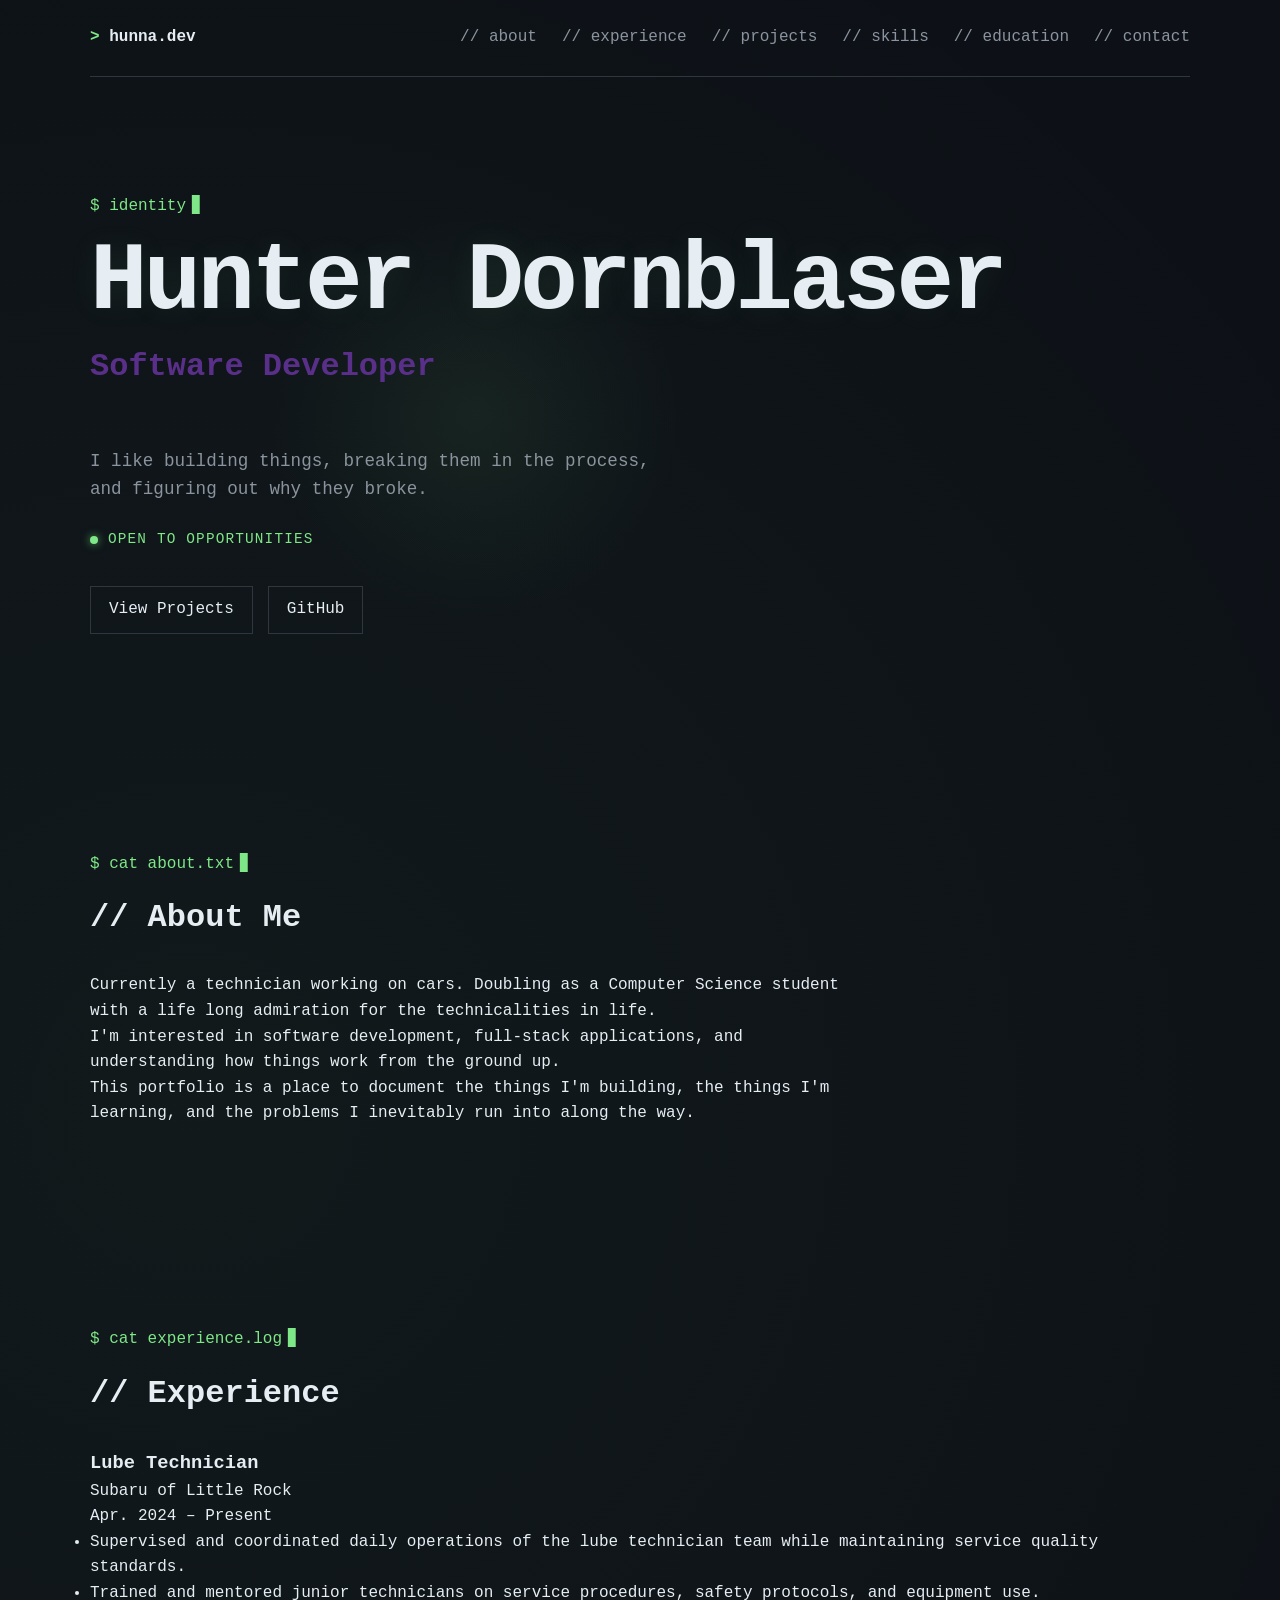
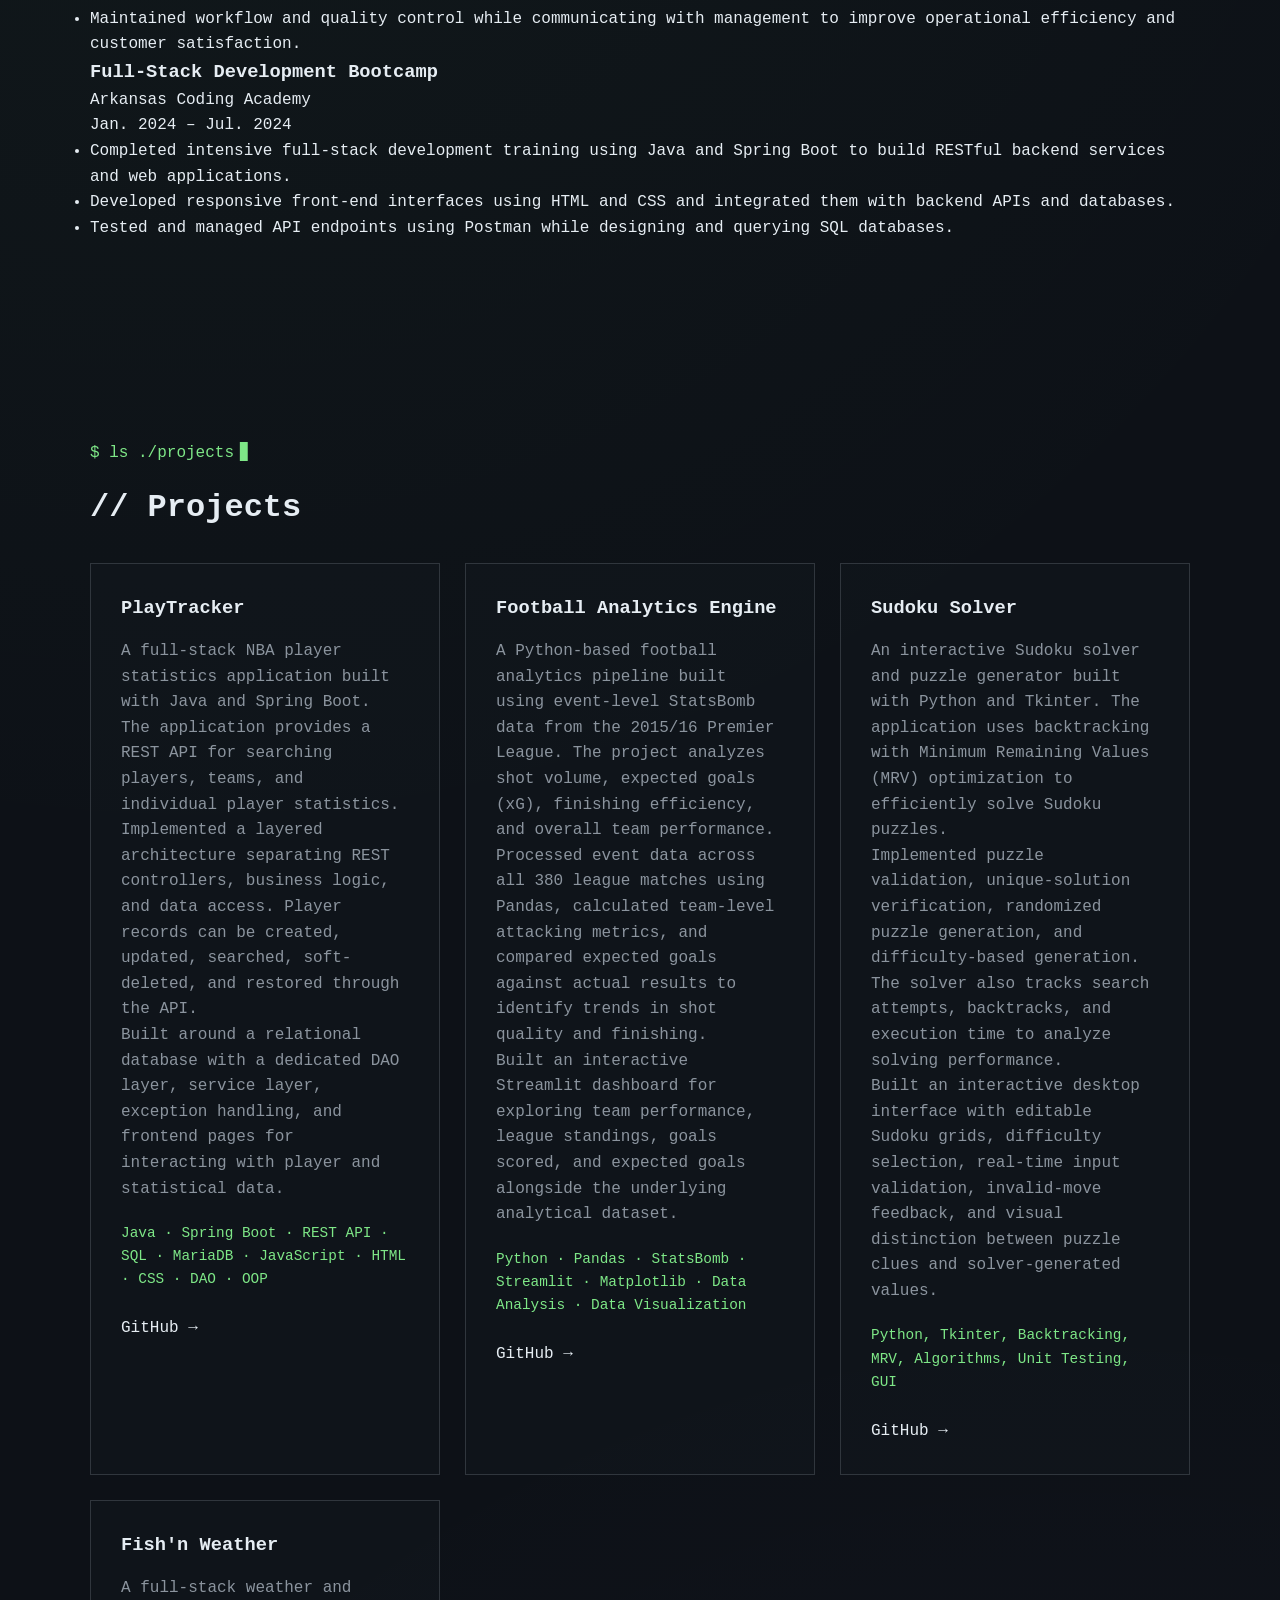
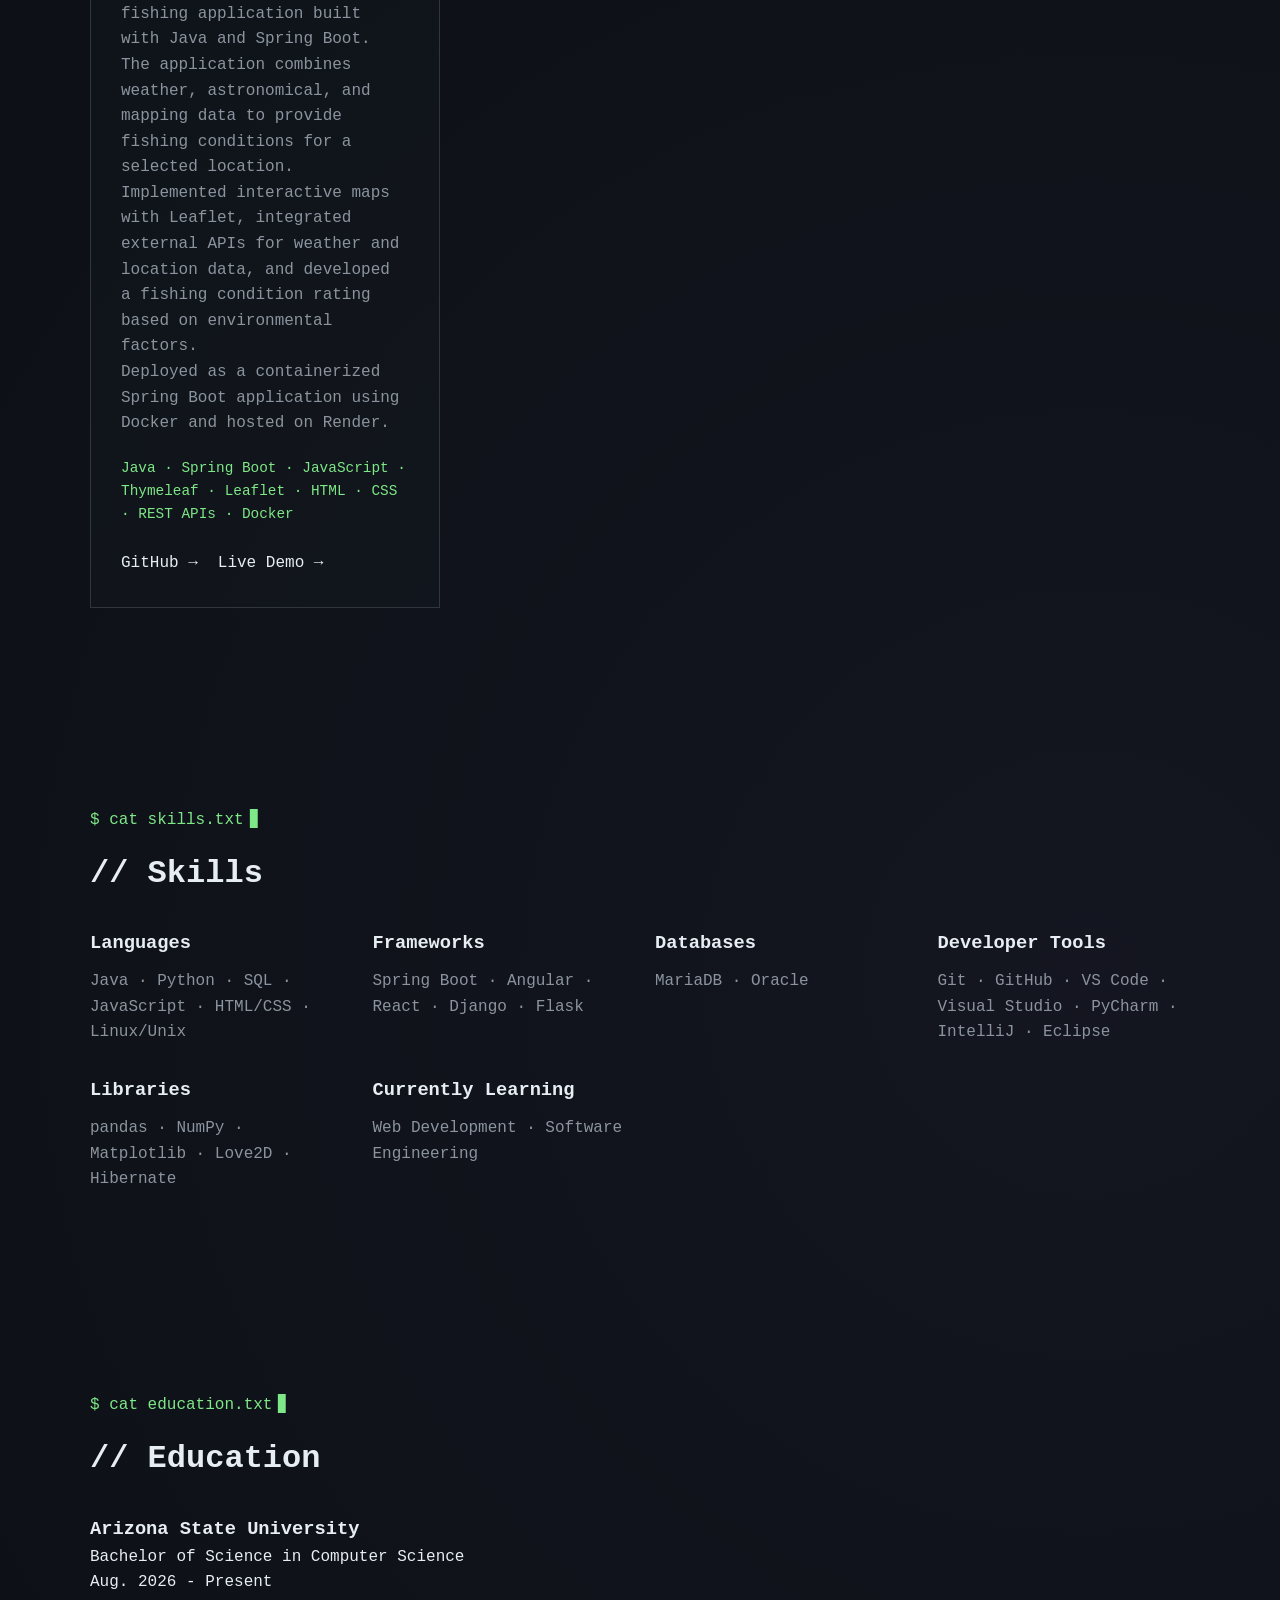
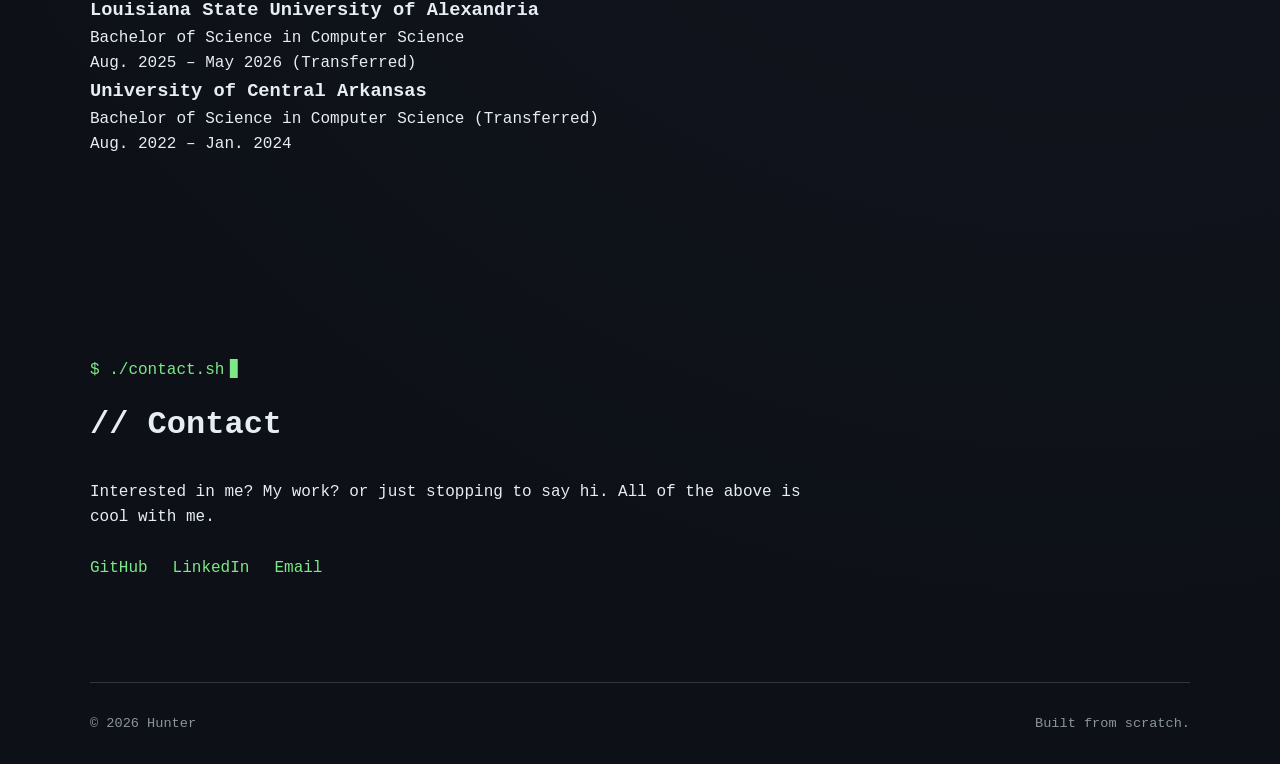
==== index.html @ 3e5c9cf9 "Replace Blackjack project with Sudoku Solver" ====
<!DOCTYPE html>
<html lang="en">
<head>
    <meta charset="UTF-8">

    <meta name="viewport" content="width=device-width, initial-scale=1.0">

    <title>Hunna.dev - Software Developer</title>

    <link rel="stylesheet" href="style.css">

    <link rel="icon" type="image/png" href="favicon.png">
</head>

<body>

    <header>
        <nav>
            <a href="/" class="logo">hunna.dev</a>

            <div class="nav-links">
                <a href="#about">// about</a>
                <a href="#experience">// experience</a>
                <a href="#projects">// projects</a>
                <a href="#skills">// skills</a>
                <a href="#education">// education</a>
                <a href="#contact">// contact</a>
            </div>
        </nav>
    </header>


    <main>

        <!-- HERO -->
        <section id="hero">

            <p class="terminal-line">$ identity</p>

            <h1>Hunter Dornblaser</h1>

            <h2>Software Developer</h2>

            <p class="intro">
                I like building things, breaking them in the process, and figuring out why they broke.
            </p>
            
            <p class="availability">
                <span class="status-dot"></span>
                Open to opportunities
            </p>
            
            <div class="hero-buttons">

                <a href="#projects">
                    View Projects
                </a>

                <a href="https://github.com/DustyLawnChair"
                   target="_blank"
                   rel="noopener noreferrer">
                    GitHub
                </a>

            </div>

        </section>


        <!-- ABOUT -->
        <section id="about">

            <p class="terminal-line">$ cat about.txt</p>

            <h2>// About Me</h2>

            <p>
                Currently a technician working on cars. Doubling as a
                Computer Science student with a life long admiration
                for the technicalities in life.
            </p>

            <p>
                I'm interested in software development, full-stack
                applications, and understanding how things work from
                the ground up.
            </p>

            <p>
                This portfolio is a place to document the things I'm
                building, the things I'm learning, and the problems
                I inevitably run into along the way.
            </p>

        </section>


        <!-- EXPERIENCE -->
        <section id="experience">

            <p class="terminal-line">$ cat experience.log</p>

            <h2>// Experience</h2>


            <article class="experience-item">

                <div class="experience-header">

                    <div>
                        <h3>Lube Technician</h3>

                        <p class="company">
                            Subaru of Little Rock
                        </p>
                    </div>

                    <span>
                        Apr. 2024 – Present
                    </span>

                </div>

                <ul>

                    <li>
                        Supervised and coordinated daily operations of
                        the lube technician team while maintaining
                        service quality standards.
                    </li>

                    <li>
                        Trained and mentored junior technicians on
                        service procedures, safety protocols, and
                        equipment use.
                    </li>

                    <li>
                        Maintained workflow and quality control while
                        communicating with management to improve
                        operational efficiency and customer satisfaction.
                    </li>

                </ul>

            </article>


            <article class="experience-item">

                <div class="experience-header">

                    <div>
                        <h3>Full-Stack Development Bootcamp</h3>

                        <p class="company">
                            Arkansas Coding Academy
                        </p>
                    </div>

                    <span>
                        Jan. 2024 – Jul. 2024
                    </span>

                </div>

                <ul>

                    <li>
                        Completed intensive full-stack development
                        training using Java and Spring Boot to build
                        RESTful backend services and web applications.
                    </li>

                    <li>
                        Developed responsive front-end interfaces using
                        HTML and CSS and integrated them with backend
                        APIs and databases.
                    </li>

                    <li>
                        Tested and managed API endpoints using Postman
                        while designing and querying SQL databases.
                    </li>

                </ul>

            </article>

        </section>


        <!-- PROJECTS -->
        <section id="projects">

            <p class="terminal-line">$ ls ./projects</p>

            <h2>// Projects</h2>


            <div class="projects-container">


                <!-- PLAYTRACKER -->
                <article class="project-card">
                
                    <h3>PlayTracker</h3>
                
                    <p>
                        A full-stack NBA player statistics application built with
                        Java and Spring Boot. The application provides a REST API
                        for searching players, teams, and individual player statistics.
                    </p>
                
                    <p>
                        Implemented a layered architecture separating REST controllers,
                        business logic, and data access. Player records can be created,
                        updated, searched, soft-deleted, and restored through the API.
                    </p>
                
                    <p>
                        Built around a relational database with a dedicated DAO layer,
                        service layer, exception handling, and frontend pages for
                        interacting with player and statistical data.
                    </p>
                
                    <p class="technologies">
                        Java · Spring Boot · REST API · SQL · MariaDB ·
                        JavaScript · HTML · CSS · DAO · OOP
                    </p>
                
                    <div class="project-links">
                
                        <a href="https://github.com/DustyLawnChair/HunnasProjects"
                           target="_blank"
                           rel="noopener noreferrer">
                            GitHub →
                        </a>
                
                    </div>
                
                </article>

                <!-- FOOTBALL ANALYTICS ENGINE -->
                <article class="project-card">

                    <h3>Football Analytics Engine</h3>

                    <p>
                        A Python-based football analytics pipeline built using
                        event-level StatsBomb data from the 2015/16 Premier League.
                        The project analyzes shot volume, expected goals (xG),
                        finishing efficiency, and overall team performance.
                    </p>

                    <p>
                        Processed event data across all 380 league matches using
                        Pandas, calculated team-level attacking metrics, and
                        compared expected goals against actual results to identify
                        trends in shot quality and finishing.
                    </p>

                    <p>
                        Built an interactive Streamlit dashboard for exploring team
                        performance, league standings, goals scored, and expected
                        goals alongside the underlying analytical dataset.
                    </p>

                    <p class="technologies">
                        Python · Pandas · StatsBomb · Streamlit · Matplotlib ·
                        Data Analysis · Data Visualization
                    </p>

                    <div class="project-links">

                        <a href="https://github.com/DustyLawnChair/football-analytics-engine"
                        target="_blank"
                        rel="noopener noreferrer">
                            GitHub →
                        </a>

                    </div>

                </article>


                <!-- SUDOKU SOLVER -->
<article class="project-card">

    <h3>Sudoku Solver</h3>

    <p>
        An interactive Sudoku solver and puzzle generator built with
        Python and Tkinter. The application uses backtracking with
        Minimum Remaining Values (MRV) optimization to efficiently
        solve Sudoku puzzles.
    </p>

    <p>
        Implemented puzzle validation, unique-solution verification,
        randomized puzzle generation, and difficulty-based generation.
        The solver also tracks search attempts, backtracks, and execution
        time to analyze solving performance.
    </p>

    <p>
        Built an interactive desktop interface with editable Sudoku grids,
        difficulty selection, real-time input validation, invalid-move
        feedback, and visual distinction between puzzle clues and
        solver-generated values.
    </p>

    <p class="technologies">
        Python, Tkinter, Backtracking, MRV, Algorithms,
        Unit Testing, GUI
    </p>

    <div class="project-links">

        <a href="https://github.com/DustyLawnChair/sudoku-solver"
           target="_blank"
           rel="noopener noreferrer">
            GitHub →
        </a>

    </div>

</article>


                <!-- FISH'N WEATHER -->
<article class="project-card">

    <h3>Fish'n Weather</h3>

    <p>
        A full-stack weather and fishing application built with
        Java and Spring Boot. The application combines weather,
        astronomical, and mapping data to provide fishing
        conditions for a selected location.
    </p>

    <p>
        Implemented interactive maps with Leaflet, integrated
        external APIs for weather and location data, and
        developed a fishing condition rating based on environmental
        factors.
    </p>

    <p>
        Deployed as a containerized Spring Boot application using
        Docker and hosted on Render.
    </p>

    <p class="technologies">
        Java · Spring Boot · JavaScript · Thymeleaf ·
        Leaflet · HTML · CSS · REST APIs · Docker
    </p>

    <div class="project-links">

        <a href="https://github.com/DustyLawnChair/Fishing-Weather-App"
           target="_blank"
           rel="noopener noreferrer">
            GitHub →
        </a>

        <a href="https://fishing-weather-app.onrender.com"
           target="_blank"
           rel="noopener noreferrer">
            Live Demo →
        </a>

    </div>

</article>

            </div>

        </section>


        <!-- SKILLS -->
        <section id="skills">

            <p class="terminal-line">$ cat skills.txt</p>

            <h2>// Skills</h2>


            <div class="skills-container">

                <div>
                    <h3>Languages</h3>

                    <p>
                        Java · Python · SQL · JavaScript ·
                        HTML/CSS · Linux/Unix
                    </p>
                </div>


                <div>
                    <h3>Frameworks</h3>

                    <p>
                        Spring Boot · Angular · React ·
                        Django · Flask
                    </p>
                </div>


                <div>
                    <h3>Databases</h3>

                    <p>
                        MariaDB · Oracle
                    </p>
                </div>


                <div>
                    <h3>Developer Tools</h3>

                    <p>
                        Git · GitHub · VS Code · Visual Studio ·
                        PyCharm · IntelliJ · Eclipse
                    </p>
                </div>


                <div>
                    <h3>Libraries</h3>

                    <p>
                        pandas · NumPy · Matplotlib · Love2D · Hibernate
                    </p>
                </div>


                <div>
                    <h3>Currently Learning</h3>

                    <p>
                        Web Development · Software Engineering
                    </p>
                </div>

            </div>

        </section>


        <!-- EDUCATION -->
        <section id="education">
            
            <p class="terminal-line">$ cat education.txt</p>

            <h2>// Education</h2>

            <article class="education-item">

                <h3>
                    Arizona State University
                </h3>

                <p>
                    Bachelor of Science in Computer Science
                </p>

                <span>
                    Aug. 2026 - Present
                </span>

            </article>


            <article class="education-item">

                <h3>
                    Louisiana State University of Alexandria
                </h3>

                <p>
                    Bachelor of Science in Computer Science
                </p>

                <span>
                    Aug. 2025 – May 2026
                    (Transferred)
                </span>

            </article>


            <article class="education-item">

                <h3>
                    University of Central Arkansas
                </h3>

                <p>
                    Bachelor of Science in Computer Science
                    (Transferred)
                </p>

                <span>
                    Aug. 2022 – Jan. 2024
                </span>

            </article>

        </section>


        <!-- CONTACT -->
        <section id="contact">

            <p class="terminal-line">$ ./contact.sh</p>

            <h2>// Contact</h2>

            <p>
                Interested in me? My work? or just stopping to say hi.
                All of the above is cool with me.
            </p>

            <div class="contact-links">

                <a href="https://github.com/DustyLawnChair"
                   target="_blank"
                   rel="noopener noreferrer">
                    GitHub
                </a>

                <a href="https://linkedin.com/in/hunter-dornblaser"
                   target="_blank"
                   rel="noopener noreferrer">
                    LinkedIn
                </a>

                <a href="mailto:hgdornblaser@gmail.com">
                    Email
                </a>

            </div>

        </section>

    </main>


    <footer>

        <p>© 2026 Hunter</p>

        <p>Built from scratch.</p>

    </footer>

</body>
</html>
---- style.css ----
/* ========================================
   BASE
   ======================================== */

* {
    margin: 0;
    padding: 0;
    box-sizing: border-box;
}

:root {
    --bg: #0d1117;
    --bg-secondary: #161b22;

    --text: #e6edf3;
    --text-muted: #8b949e;

    --border: #30363d;

    --green: #7ee787;
    --purple: #5a2f8a;
    --blue: #58a6ff;
}

html {
    scroll-behavior: smooth;
}

body {
    background:
        radial-gradient(
            circle at 15% 20%,
            rgba(126, 231, 135, 0.04),
            transparent 30%
        ),
        radial-gradient(
            circle at 85% 75%,
            rgba(192, 132, 252, 0.04),
            transparent 30%
        ),
        var(--bg);

    color: var(--text);

    font-family:
        "Courier New",
        Courier,
        monospace;

    line-height: 1.6;
}

a {
    color: inherit;
    text-decoration: none;
}

a:hover {
    text-decoration: underline;
}


/* ========================================
   LAYOUT
   ======================================== */

header,
main,
footer {
    width: min(1100px, 90%);
    margin: 0 auto;
}

section {
    padding: 100px 0;
}


/* ========================================
   NAVIGATION
   ======================================== */

nav {
    display: flex;
    justify-content: space-between;
    align-items: center;

    padding: 25px 0;

    border-bottom: 1px solid var(--border);
}

.logo {
    font-weight: bold;
    color: var(--text);

    transition:
        color 0.2s ease,
        text-shadow 0.2s ease;
}

.logo::before {
    content: "> ";
    color: var(--green);
}

.logo:hover {
    color: var(--green);

    text-decoration: none;

    text-shadow:
        0 0 8px rgba(126, 231, 135, 0.35);
}

.nav-links {
    display: flex;
    gap: 25px;
}

.nav-links a {
    color: var(--text-muted);

    transition:
        color 0.2s ease,
        text-shadow 0.2s ease;
}

.nav-links a:hover {
    color: var(--blue);

    text-decoration: none;

    text-shadow:
        0 0 8px rgba(88, 166, 255, 0.35);
}


/* ========================================
   TERMINAL
   ======================================== */

.terminal-line {
    color: var(--green);
    margin-bottom: 15px;
}

.terminal-line::after {
    content: "▋";

    margin-left: 6px;

    animation: blink 1s steps(1) infinite;
}

@keyframes blink {
    50% {
        opacity: 0;
    }
}


/* ========================================
   HERO
   ======================================== */

#hero {
    min-height: 75vh;

    display: flex;
    flex-direction: column;
    justify-content: center;

    position: relative;
}

#hero::before {
    content: "";

    position: absolute;

    width: 450px;
    height: 450px;

    top: 50%;
    left: 35%;

    transform: translate(-50%, -50%);

    background:
        radial-gradient(
            circle,
            rgba(126, 231, 135, 0.07),
            transparent 65%
        );

    pointer-events: none;

    z-index: -1;
}

#hero h1 {
    font-size: clamp(3rem, 8vw, 6rem);
    line-height: 1;

    letter-spacing: -0.04em;

    text-shadow:
        0 0 30px rgba(126, 231, 135, 0.08);
}

#hero h2 {
    color: var(--purple);

    font-size: clamp(1.2rem, 3vw, 2rem);

    margin-top: 10px;
}

.intro {
    max-width: 600px;
    margin-top: 25px;

    color: #8b949e;
    font-size: 1.1rem;
}

.availability {
    display: flex;
    align-items: center;
    gap: 10px;

    margin-top: 25px;

    color: var(--green);

    font-size: 0.9rem;
    text-transform: uppercase;
    letter-spacing: 0.08em;
}

.status-dot {
    width: 8px;
    height: 8px;

    border-radius: 50%;

    background: var(--green);

    box-shadow:
        0 0 8px rgba(126, 231, 135, 0.7);

    animation: statusPulse 2s ease-in-out infinite;
}

@keyframes statusPulse {
    0%,
    100% {
        opacity: 1;
        transform: scale(1);
    }

    50% {
        opacity: 0.45;
        transform: scale(0.85);
    }
}

.hero-buttons {
    display: flex;
    gap: 15px;

    margin-top: 35px;
}

.hero-buttons a {
    border: 1px solid #30363d;
    padding: 10px 18px;

    transition: 0.2s ease;
}

.hero-buttons a:hover {
    border-color: #7ee787;
    color: #7ee787;

    text-decoration: none;
}


/* ========================================
   HEADINGS
   ======================================== */

section h2 {
    font-size: 2rem;
    margin-bottom: 30px;
}

section p {
    max-width: 750px;
}


/* ========================================
   PROJECTS
   ======================================== */

.projects-container {
    display: grid;

    grid-template-columns:
        repeat(auto-fit, minmax(300px, 1fr));

    gap: 25px;
}

.project-card {
    position: relative;

    border: 1px solid var(--border);

    background: rgba(22, 27, 34, 0.35);

    padding: 30px;

    transition:
        border-color 0.25s ease,
        transform 0.25s ease,
        box-shadow 0.25s ease;
}

.project-card:hover {
    border-color: var(--green);

    transform: translateY(-4px);

    box-shadow:
        0 8px 25px rgba(0, 0, 0, 0.25),
        0 0 20px rgba(126, 231, 135, 0.04);
}

.project-card h3 {
    margin-bottom: 15px;
}

.project-card p {
    color: #8b949e;
}

.technologies {
    margin-top: 20px;

    color: #7ee787 !important;

    font-size: 0.9rem;
}

.project-links {
    display: flex;
    gap: 20px;

    margin-top: 25px;
}


/* ========================================
   SKILLS
   ======================================== */

.skills-container {
    display: grid;

    grid-template-columns:
        repeat(auto-fit, minmax(250px, 1fr));

    gap: 30px;
}

.skills-container h3 {
    margin-bottom: 10px;
}

.skills-container p {
    color: #8b949e;
}


/* ========================================
   CONTACT
   ======================================== */

.contact-links {
    display: flex;
    gap: 25px;

    margin-top: 25px;

    color: #7ee787;
}


/* ========================================
   FOOTER
   ======================================== */

footer {
    border-top: 1px solid #30363d;

    padding: 30px 0;

    display: flex;
    justify-content: space-between;

    color: #8b949e;

    font-size: 0.85rem;
}


/* ========================================
   MOBILE
   ======================================== */

@media (max-width: 700px) {

    nav {
        flex-direction: column;
        gap: 20px;
    }

    .nav-links {
        flex-wrap: wrap;
        justify-content: center;
    }

    section {
        padding: 70px 0;
    }

    footer {
        flex-direction: column;
        gap: 10px;
    }

}
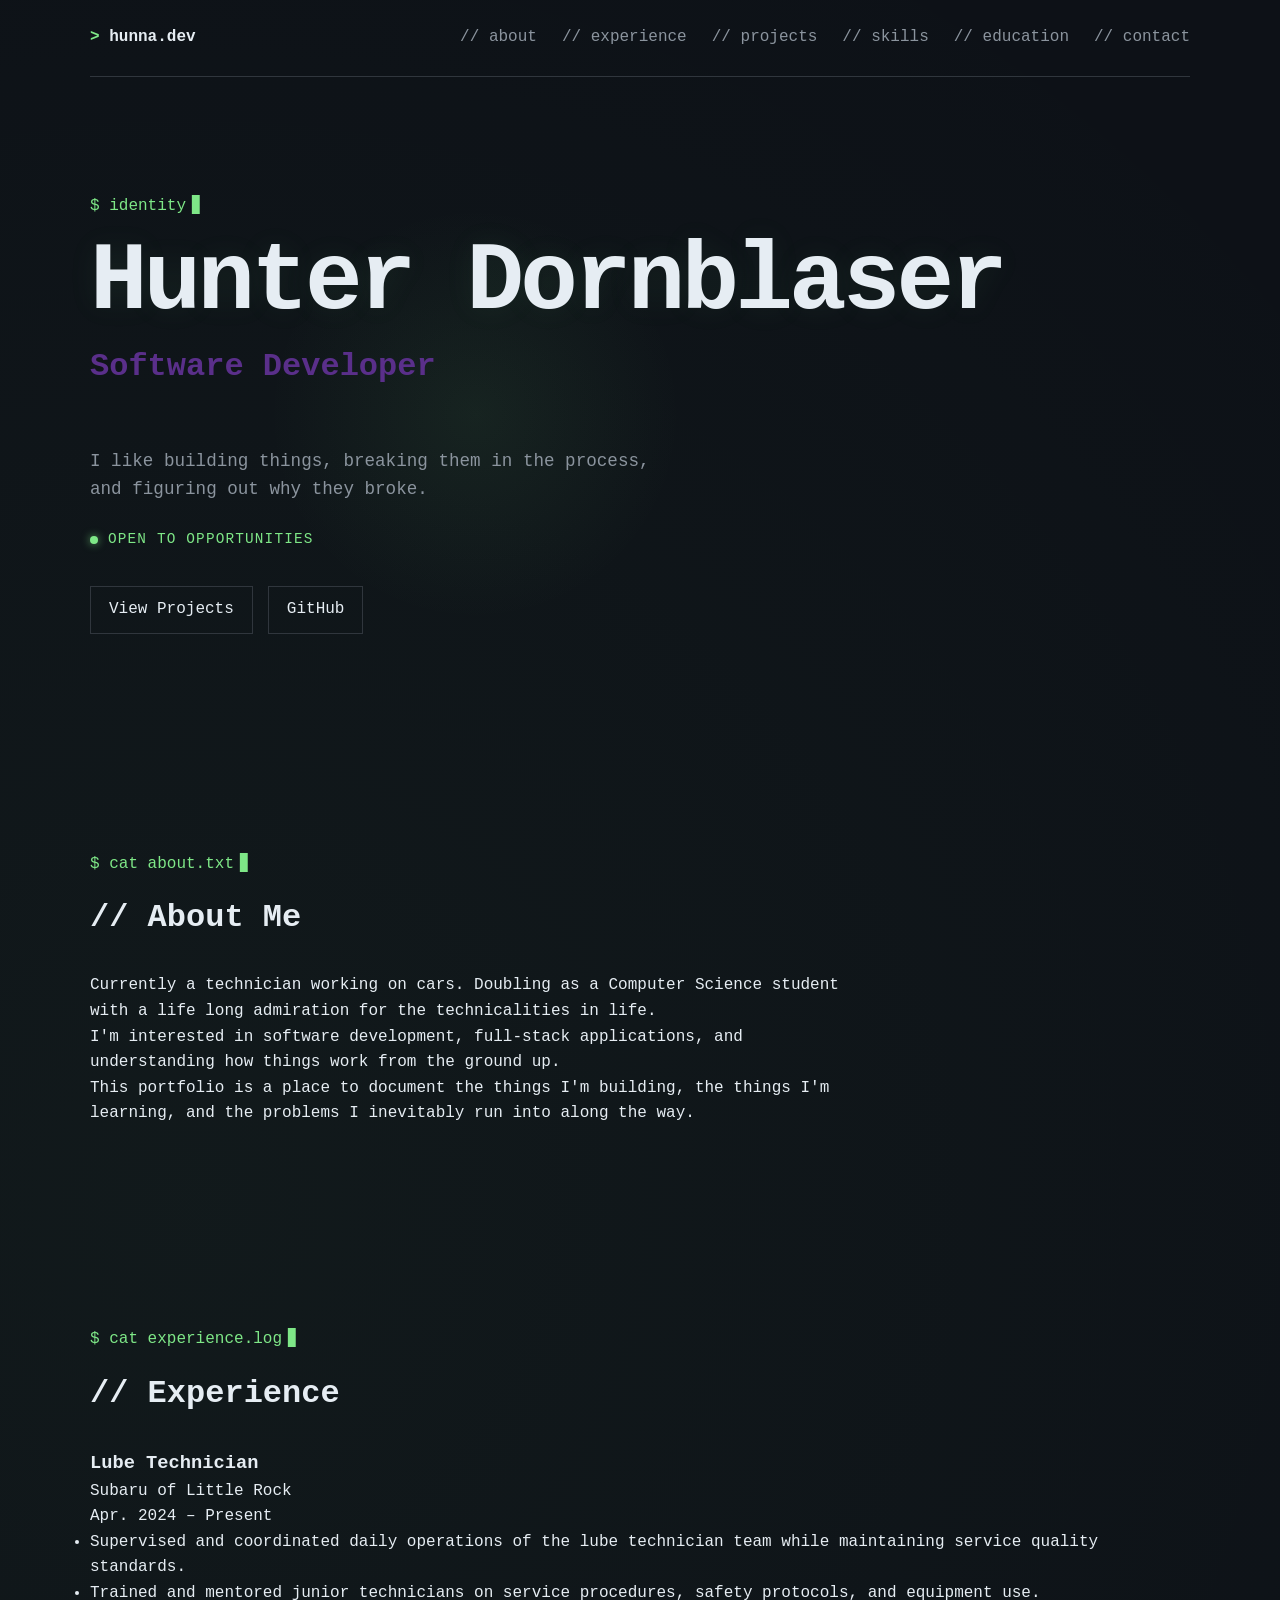
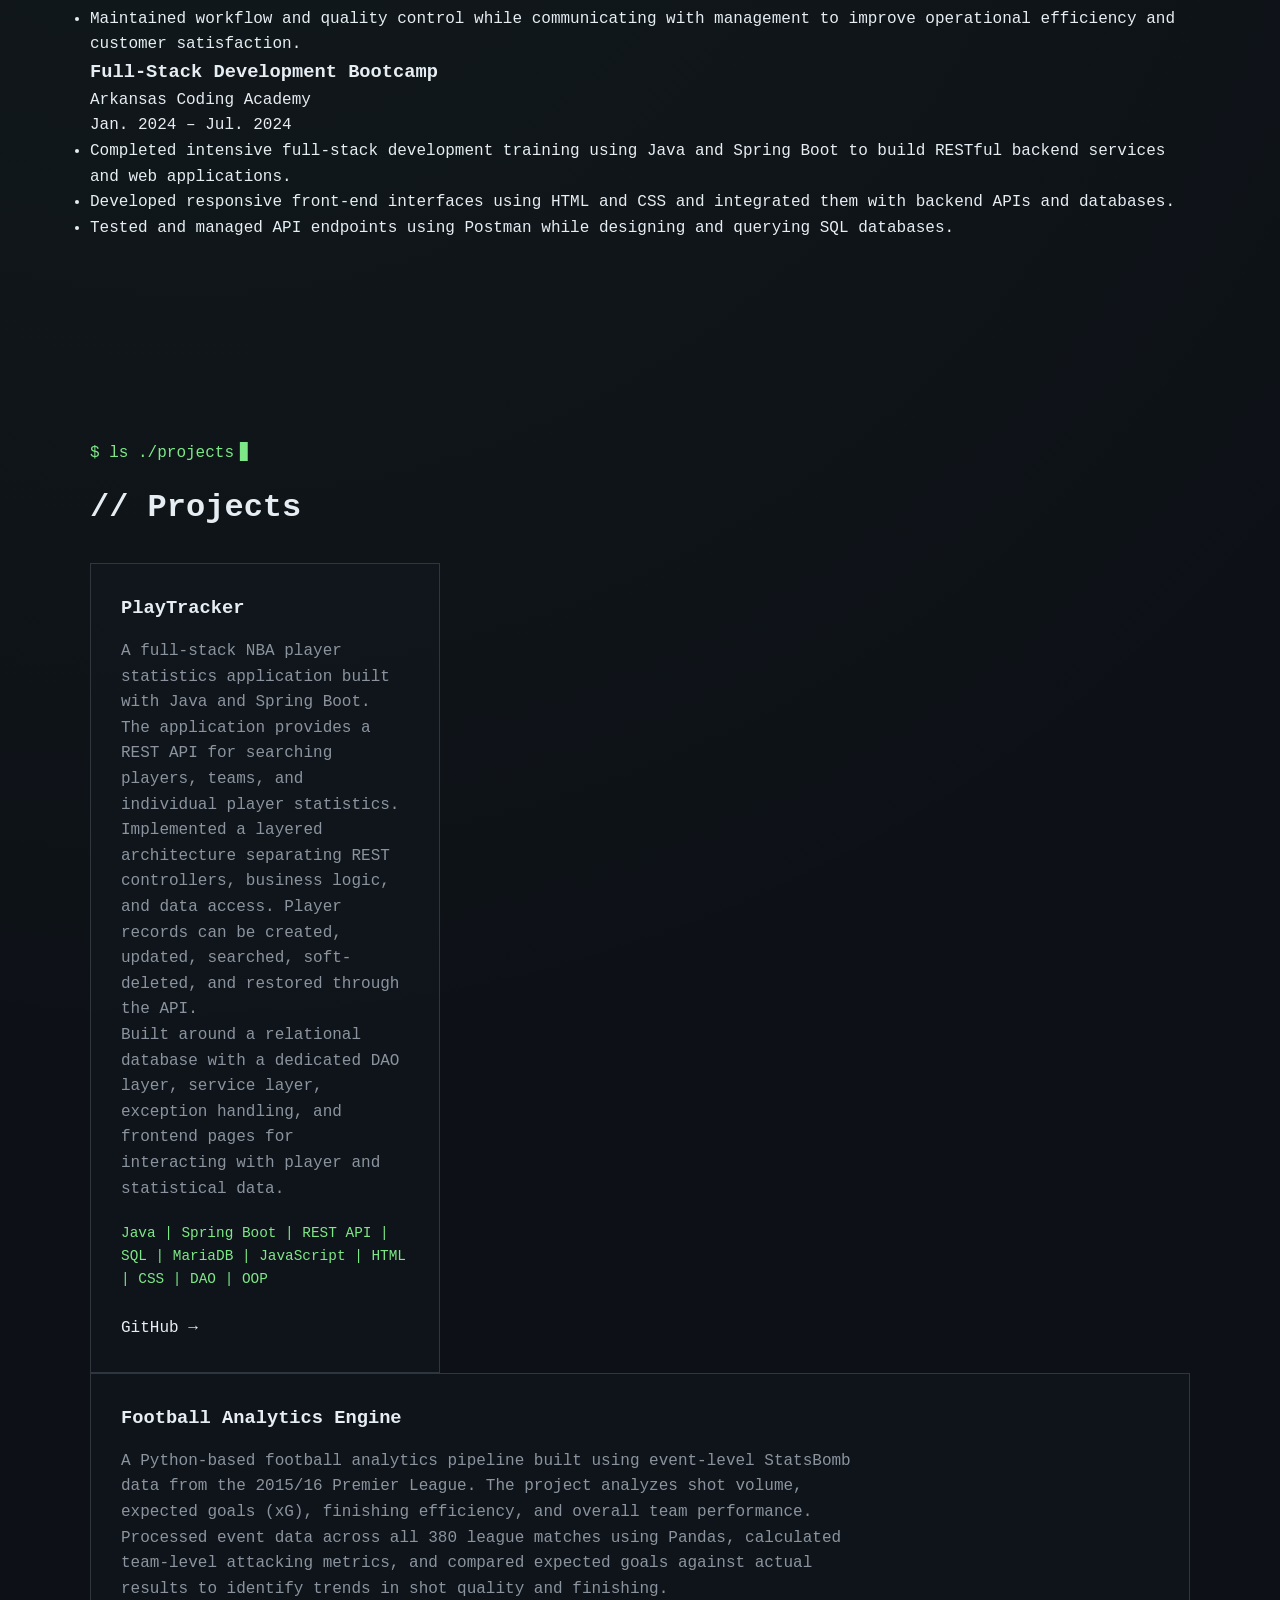
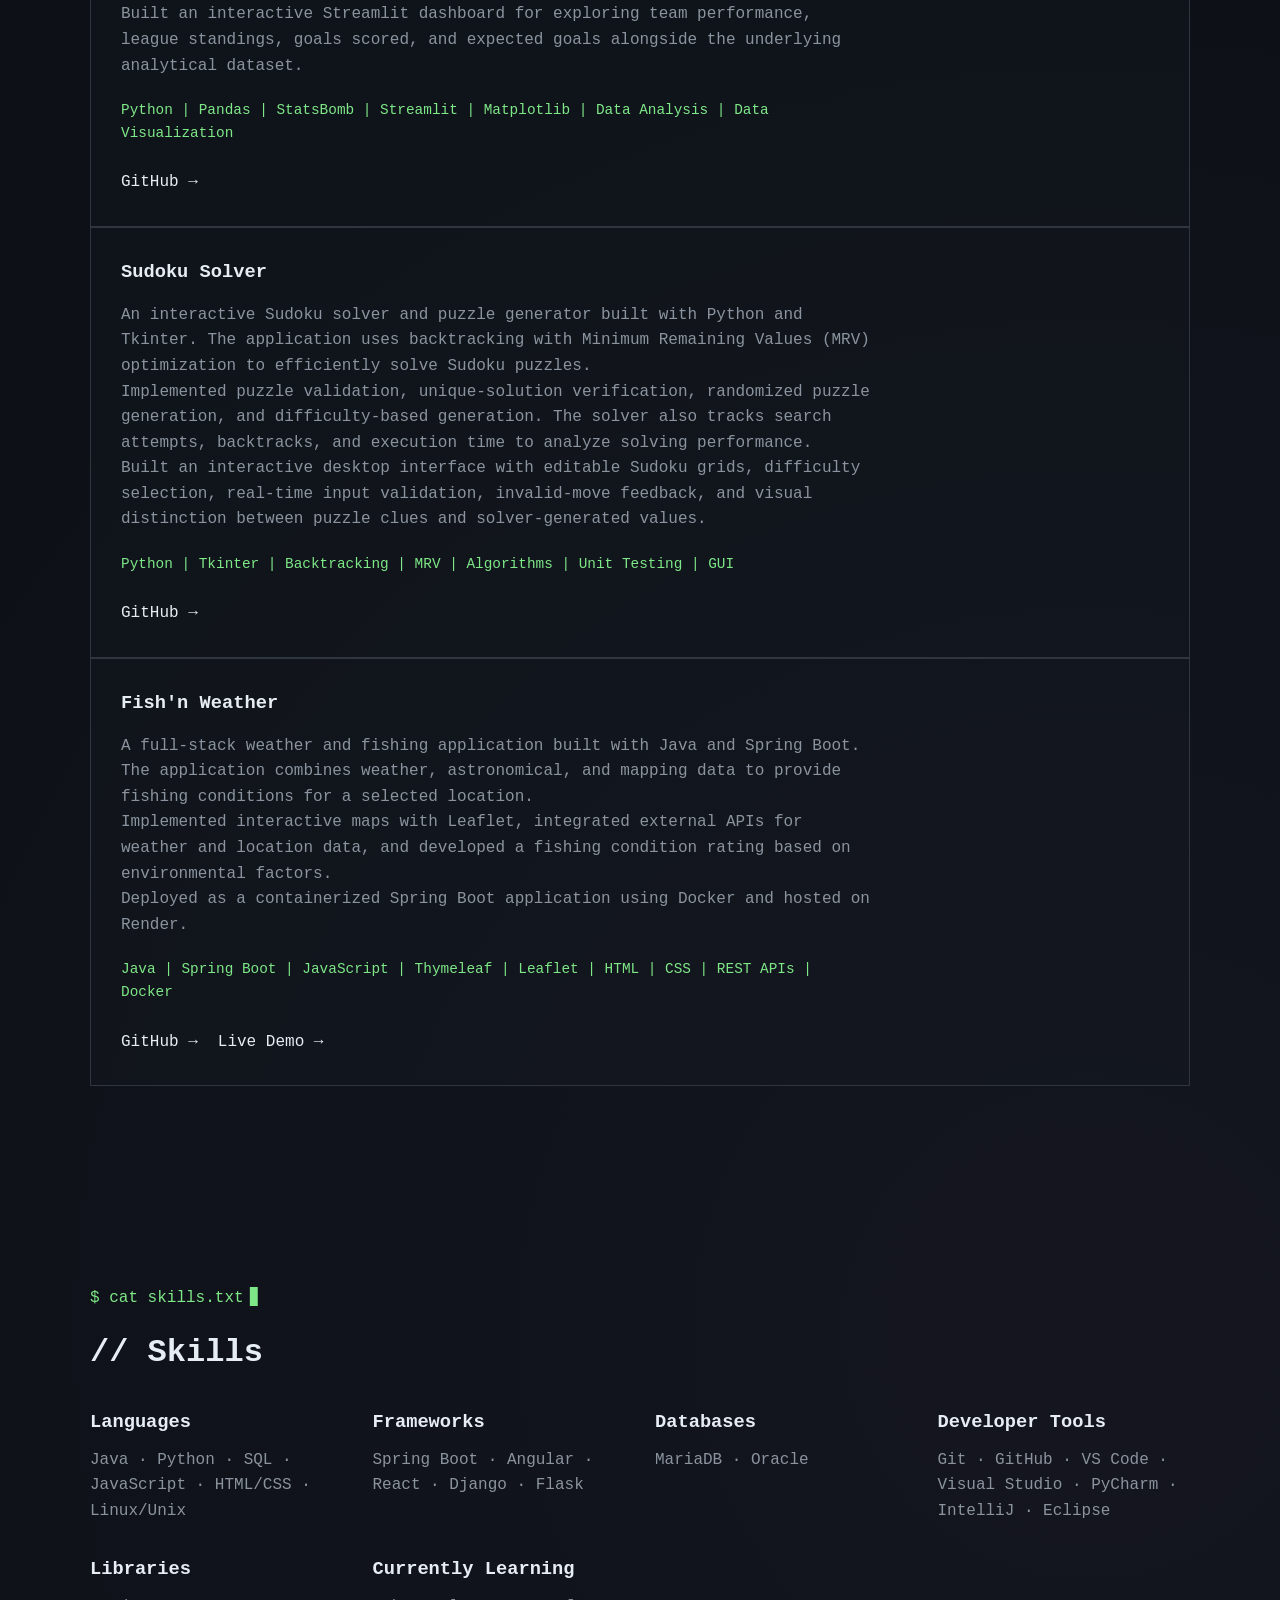
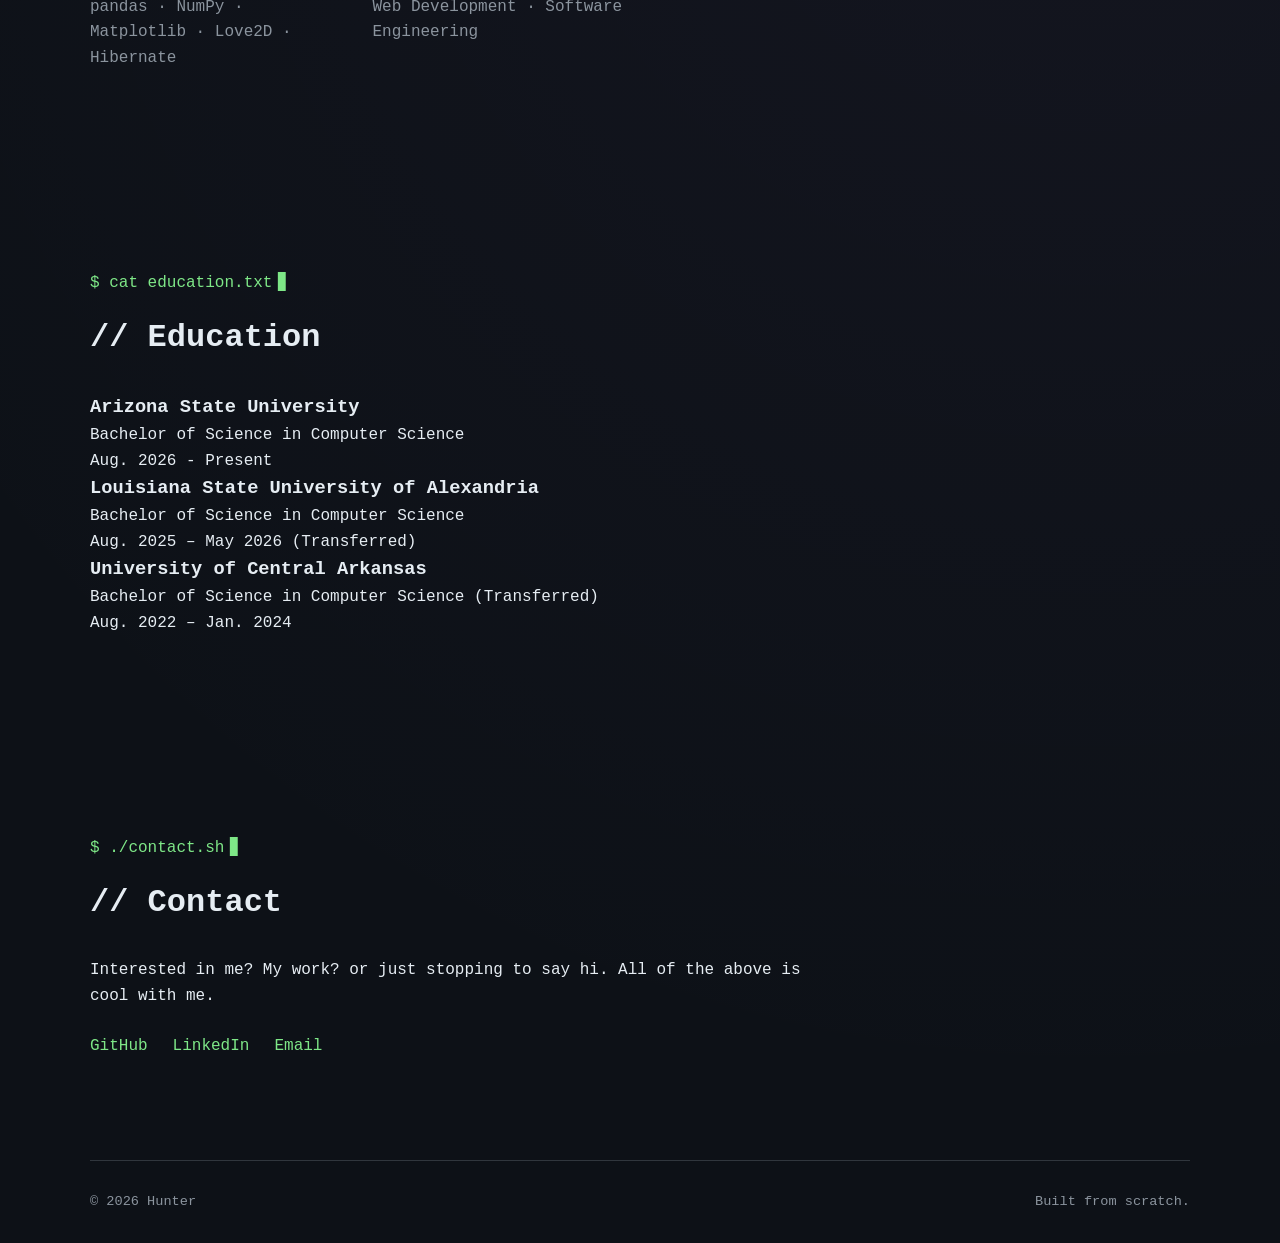
==== commit 0bc77275: "Add project carousel" ====
--- a/index.html
+++ b/index.html
@@ -190,194 +190,197 @@
         </section>
 
 
-        <!-- PROJECTS -->
-        <section id="projects">
-
-            <p class="terminal-line">$ ls ./projects</p>
-
-            <h2>// Projects</h2>
-
-
-            <div class="projects-container">
-
-
-                <!-- PLAYTRACKER -->
-                <article class="project-card">
-                
-                    <h3>PlayTracker</h3>
-                
-                    <p>
-                        A full-stack NBA player statistics application built with
-                        Java and Spring Boot. The application provides a REST API
-                        for searching players, teams, and individual player statistics.
-                    </p>
-                
-                    <p>
-                        Implemented a layered architecture separating REST controllers,
-                        business logic, and data access. Player records can be created,
-                        updated, searched, soft-deleted, and restored through the API.
-                    </p>
-                
-                    <p>
-                        Built around a relational database with a dedicated DAO layer,
-                        service layer, exception handling, and frontend pages for
-                        interacting with player and statistical data.
-                    </p>
-                
-                    <p class="technologies">
-                        Java · Spring Boot · REST API · SQL · MariaDB ·
-                        JavaScript · HTML · CSS · DAO · OOP
-                    </p>
-                
-                    <div class="project-links">
-                
-                        <a href="https://github.com/DustyLawnChair/HunnasProjects"
-                           target="_blank"
-                           rel="noopener noreferrer">
-                            GitHub →
-                        </a>
-                
-                    </div>
-                
-                </article>
-
-                <!-- FOOTBALL ANALYTICS ENGINE -->
-                <article class="project-card">
-
-                    <h3>Football Analytics Engine</h3>
-
-                    <p>
-                        A Python-based football analytics pipeline built using
-                        event-level StatsBomb data from the 2015/16 Premier League.
-                        The project analyzes shot volume, expected goals (xG),
-                        finishing efficiency, and overall team performance.
-                    </p>
-
-                    <p>
-                        Processed event data across all 380 league matches using
-                        Pandas, calculated team-level attacking metrics, and
-                        compared expected goals against actual results to identify
-                        trends in shot quality and finishing.
-                    </p>
-
-                    <p>
-                        Built an interactive Streamlit dashboard for exploring team
-                        performance, league standings, goals scored, and expected
-                        goals alongside the underlying analytical dataset.
-                    </p>
-
-                    <p class="technologies">
-                        Python · Pandas · StatsBomb · Streamlit · Matplotlib ·
-                        Data Analysis · Data Visualization
-                    </p>
-
-                    <div class="project-links">
-
-                        <a href="https://github.com/DustyLawnChair/football-analytics-engine"
-                        target="_blank"
-                        rel="noopener noreferrer">
-                            GitHub →
-                        </a>
-
-                    </div>
-
-                </article>
-
-
-                <!-- SUDOKU SOLVER -->
-<article class="project-card">
-
-    <h3>Sudoku Solver</h3>
-
-    <p>
-        An interactive Sudoku solver and puzzle generator built with
-        Python and Tkinter. The application uses backtracking with
-        Minimum Remaining Values (MRV) optimization to efficiently
-        solve Sudoku puzzles.
-    </p>
-
-    <p>
-        Implemented puzzle validation, unique-solution verification,
-        randomized puzzle generation, and difficulty-based generation.
-        The solver also tracks search attempts, backtracks, and execution
-        time to analyze solving performance.
-    </p>
-
-    <p>
-        Built an interactive desktop interface with editable Sudoku grids,
-        difficulty selection, real-time input validation, invalid-move
-        feedback, and visual distinction between puzzle clues and
-        solver-generated values.
-    </p>
-
-    <p class="technologies">
-        Python, Tkinter, Backtracking, MRV, Algorithms,
-        Unit Testing, GUI
-    </p>
-
-    <div class="project-links">
-
-        <a href="https://github.com/DustyLawnChair/sudoku-solver"
-           target="_blank"
-           rel="noopener noreferrer">
-            GitHub →
-        </a>
+<!-- PROJECTS -->
+<section id="projects">
+
+    <p class="terminal-line">$ ls ./projects</p>
+
+    <h2>// Projects</h2>
+
+    <div class="projects-wrapper">
+        
+        <div class="projects-container">
+
+        <!-- PLAYTRACKER -->
+        <article class="project-card">
+
+            <h3>PlayTracker</h3>
+
+            <p>
+                A full-stack NBA player statistics application built with
+                Java and Spring Boot. The application provides a REST API
+                for searching players, teams, and individual player statistics.
+            </p>
+
+            <p>
+                Implemented a layered architecture separating REST controllers,
+                business logic, and data access. Player records can be created,
+                updated, searched, soft-deleted, and restored through the API.
+            </p>
+
+            <p>
+                Built around a relational database with a dedicated DAO layer,
+                service layer, exception handling, and frontend pages for
+                interacting with player and statistical data.
+            </p>
+
+            <p class="technologies">
+                Java | Spring Boot | REST API | SQL | MariaDB |
+                JavaScript | HTML | CSS | DAO | OOP
+            </p>
+
+            <div class="project-links">
+
+                <a href="https://github.com/DustyLawnChair/HunnasProjects"
+                   target="_blank"
+                   rel="noopener noreferrer">
+                    GitHub →
+                </a>
+
+            </div>
+        
+        </div>
+
+        </article>
+
+
+        <!-- FOOTBALL ANALYTICS ENGINE -->
+        <article class="project-card">
+
+            <h3>Football Analytics Engine</h3>
+
+            <p>
+                A Python-based football analytics pipeline built using
+                event-level StatsBomb data from the 2015/16 Premier League.
+                The project analyzes shot volume, expected goals (xG),
+                finishing efficiency, and overall team performance.
+            </p>
+
+            <p>
+                Processed event data across all 380 league matches using
+                Pandas, calculated team-level attacking metrics, and
+                compared expected goals against actual results to identify
+                trends in shot quality and finishing.
+            </p>
+
+            <p>
+                Built an interactive Streamlit dashboard for exploring team
+                performance, league standings, goals scored, and expected
+                goals alongside the underlying analytical dataset.
+            </p>
+
+            <p class="technologies">
+                Python | Pandas | StatsBomb | Streamlit | Matplotlib |
+                Data Analysis | Data Visualization
+            </p>
+
+            <div class="project-links">
+
+                <a href="https://github.com/DustyLawnChair/football-analytics-engine"
+                   target="_blank"
+                   rel="noopener noreferrer">
+                    GitHub →
+                </a>
+
+            </div>
+
+        </article>
+
+
+        <!-- SUDOKU SOLVER -->
+        <article class="project-card">
+
+            <h3>Sudoku Solver</h3>
+
+            <p>
+                An interactive Sudoku solver and puzzle generator built with
+                Python and Tkinter. The application uses backtracking with
+                Minimum Remaining Values (MRV) optimization to efficiently
+                solve Sudoku puzzles.
+            </p>
+
+            <p>
+                Implemented puzzle validation, unique-solution verification,
+                randomized puzzle generation, and difficulty-based generation.
+                The solver also tracks search attempts, backtracks, and execution
+                time to analyze solving performance.
+            </p>
+
+            <p>
+                Built an interactive desktop interface with editable Sudoku grids,
+                difficulty selection, real-time input validation, invalid-move
+                feedback, and visual distinction between puzzle clues and
+                solver-generated values.
+            </p>
+
+            <p class="technologies">
+                Python | Tkinter | Backtracking | MRV | Algorithms |
+                Unit Testing | GUI
+            </p>
+
+            <div class="project-links">
+
+                <a href="https://github.com/DustyLawnChair/sudoku-solver"
+                   target="_blank"
+                   rel="noopener noreferrer">
+                    GitHub →
+                </a>
+
+            </div>
+
+        </article>
+
+
+        <!-- FISH'N WEATHER -->
+        <article class="project-card">
+
+            <h3>Fish'n Weather</h3>
+
+            <p>
+                A full-stack weather and fishing application built with
+                Java and Spring Boot. The application combines weather,
+                astronomical, and mapping data to provide fishing
+                conditions for a selected location.
+            </p>
+
+            <p>
+                Implemented interactive maps with Leaflet, integrated
+                external APIs for weather and location data, and
+                developed a fishing condition rating based on environmental
+                factors.
+            </p>
+
+            <p>
+                Deployed as a containerized Spring Boot application using
+                Docker and hosted on Render.
+            </p>
+
+            <p class="technologies">
+                Java | Spring Boot | JavaScript | Thymeleaf |
+                Leaflet | HTML | CSS | REST APIs | Docker
+            </p>
+
+            <div class="project-links">
+
+                <a href="https://github.com/DustyLawnChair/Fishing-Weather-App"
+                   target="_blank"
+                   rel="noopener noreferrer">
+                    GitHub →
+                </a>
+
+                <a href="https://fishing-weather-app.onrender.com"
+                   target="_blank"
+                   rel="noopener noreferrer">
+                    Live Demo →
+                </a>
+
+            </div>
+
+        </article>
 
     </div>
 
-</article>
-
-
-                <!-- FISH'N WEATHER -->
-<article class="project-card">
-
-    <h3>Fish'n Weather</h3>
-
-    <p>
-        A full-stack weather and fishing application built with
-        Java and Spring Boot. The application combines weather,
-        astronomical, and mapping data to provide fishing
-        conditions for a selected location.
-    </p>
-
-    <p>
-        Implemented interactive maps with Leaflet, integrated
-        external APIs for weather and location data, and
-        developed a fishing condition rating based on environmental
-        factors.
-    </p>
-
-    <p>
-        Deployed as a containerized Spring Boot application using
-        Docker and hosted on Render.
-    </p>
-
-    <p class="technologies">
-        Java · Spring Boot · JavaScript · Thymeleaf ·
-        Leaflet · HTML · CSS · REST APIs · Docker
-    </p>
-
-    <div class="project-links">
-
-        <a href="https://github.com/DustyLawnChair/Fishing-Weather-App"
-           target="_blank"
-           rel="noopener noreferrer">
-            GitHub →
-        </a>
-
-        <a href="https://fishing-weather-app.onrender.com"
-           target="_blank"
-           rel="noopener noreferrer">
-            Live Demo →
-        </a>
-
-    </div>
-
-</article>
-
-            </div>
-
-        </section>
+</section>
 
 
         <!-- SKILLS -->
@@ -558,5 +561,67 @@
 
     </footer>
 
+    <script>
+    const projectsContainer =
+        document.querySelector(".projects-container");
+
+    const projectCards =
+        document.querySelectorAll(".project-card");
+
+    const previousButton =
+        document.getElementById("projects-prev");
+
+    const nextButton =
+        document.getElementById("projects-next");
+
+    const indicator =
+        document.getElementById("projects-indicator");
+
+    let currentProject = 0;
+
+    function getProjectsPerView() {
+        return window.innerWidth <= 700 ? 1 : 3;
+    }
+
+    function updateCarousel() {
+        const projectsPerView = getProjectsPerView();
+        const maxProject =
+            projectCards.length - projectsPerView;
+
+        if (currentProject > maxProject) {
+            currentProject = maxProject;
+        }
+
+        if (currentProject < 0) {
+            currentProject = 0;
+        }
+
+        const cardWidth =
+            projectCards[0].offsetWidth;
+
+        const gap = 25;
+
+        projectsContainer.scrollTo({
+            left: currentProject * (cardWidth + gap),
+            behavior: "smooth"
+        });
+
+        indicator.textContent =
+            `${String(currentProject + 1).padStart(2, "0")} / 04`;
+    }
+
+    nextButton.addEventListener("click", () => {
+        currentProject++;
+        updateCarousel();
+    });
+
+    previousButton.addEventListener("click", () => {
+        currentProject--;
+        updateCarousel();
+    });
+
+    window.addEventListener("resize", updateCarousel);
+</script>
+
 </body>
 </html>
--- a/style.css
+++ b/style.css
@@ -306,24 +306,23 @@
    PROJECTS
    ======================================== */
 
+.projects-wrapper {
+    position: relative;
+}
+
 .projects-container {
-    display: grid;
-
-    grid-template-columns:
-        repeat(auto-fit, minmax(300px, 1fr));
-
+    display: flex;
     gap: 25px;
+    overflow: hidden;
+    scroll-behavior: smooth;
 }
 
 .project-card {
     position: relative;
-
+    flex: 0 0 calc((100% - 50px) / 3);
     border: 1px solid var(--border);
-
     background: rgba(22, 27, 34, 0.35);
-
     padding: 30px;
-
     transition:
         border-color 0.25s ease,
         transform 0.25s ease,
@@ -332,9 +331,7 @@
 
 .project-card:hover {
     border-color: var(--green);
-
     transform: translateY(-4px);
-
     box-shadow:
         0 8px 25px rgba(0, 0, 0, 0.25),
         0 0 20px rgba(126, 231, 135, 0.04);
@@ -350,17 +347,54 @@
 
 .technologies {
     margin-top: 20px;
-
     color: #7ee787 !important;
-
     font-size: 0.9rem;
 }
 
 .project-links {
     display: flex;
     gap: 20px;
-
     margin-top: 25px;
+}
+
+
+/* CAROUSEL CONTROLS */
+
+.carousel-controls {
+    display: flex;
+    justify-content: center;
+    align-items: center;
+    gap: 20px;
+    margin-top: 25px;
+}
+
+.carousel-button {
+    border: 1px solid var(--border);
+    background: var(--bg-secondary);
+    color: var(--green);
+    font-family: "Courier New", Courier, monospace;
+    font-size: 1.2rem;
+    width: 42px;
+    height: 42px;
+    cursor: pointer;
+    transition:
+        border-color 0.2s ease,
+        color 0.2s ease,
+        box-shadow 0.2s ease;
+}
+
+.carousel-button:hover {
+    border-color: var(--green);
+    color: var(--green);
+    box-shadow:
+        0 0 12px rgba(126, 231, 135, 0.12);
+}
+
+.carousel-indicator {
+    color: var(--text-muted);
+    font-size: 0.9rem;
+    min-width: 55px;
+    text-align: center;
 }
 
 
@@ -443,4 +477,8 @@
         gap: 10px;
     }
 
-}
+    .project-card {
+        flex: 0 0 100%;
+    }
+
+}
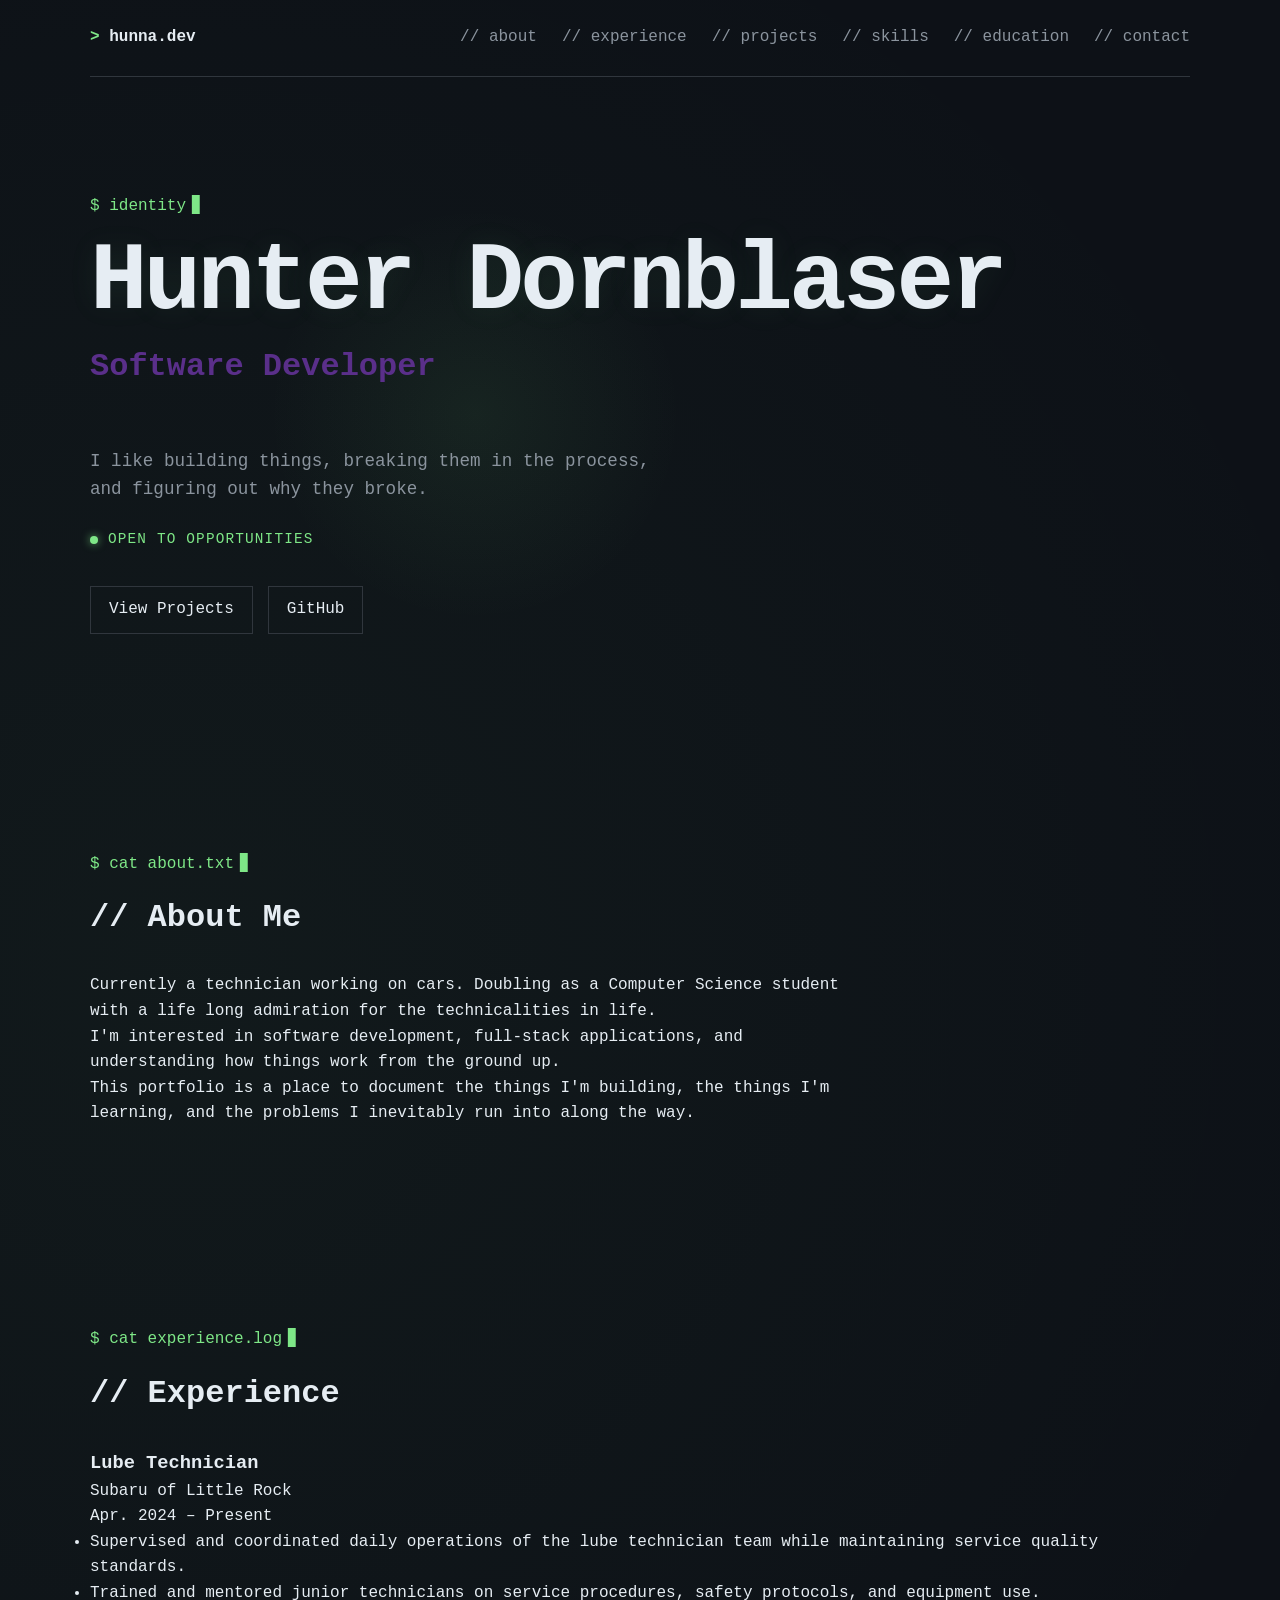
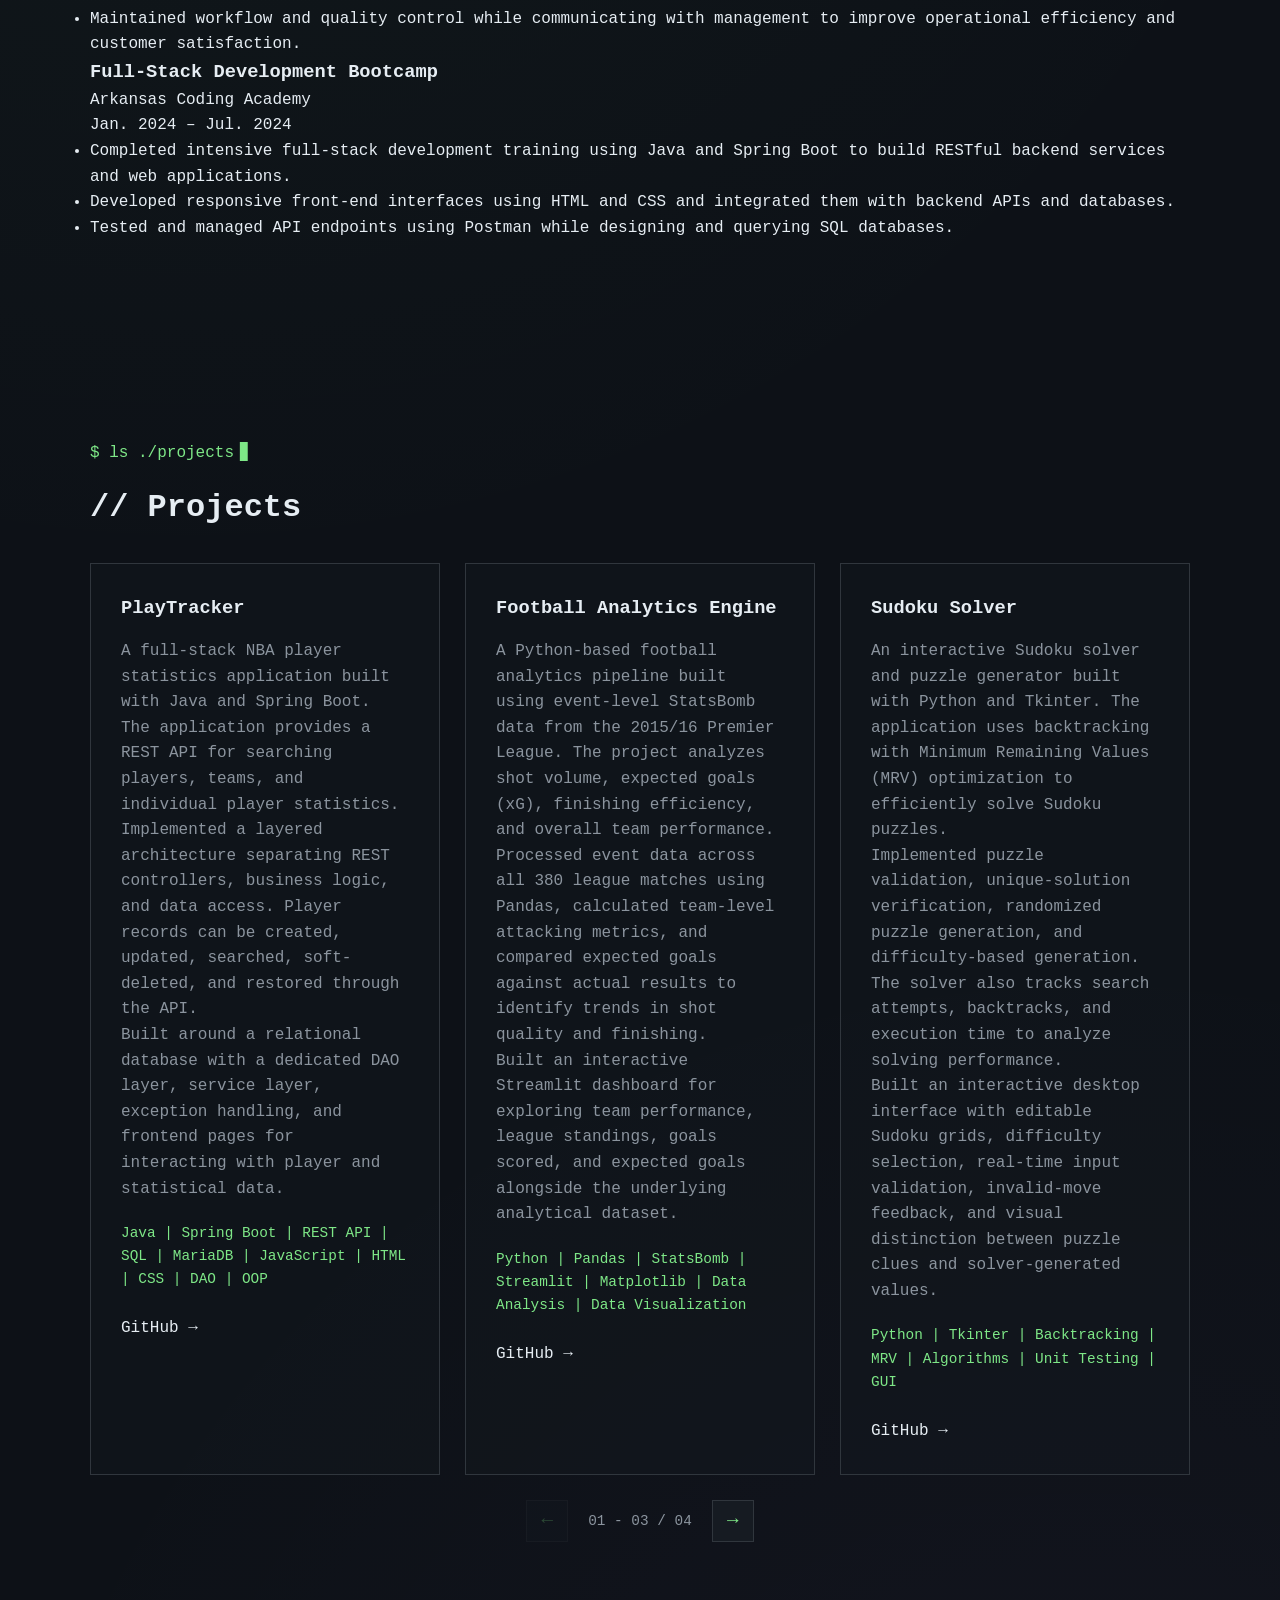
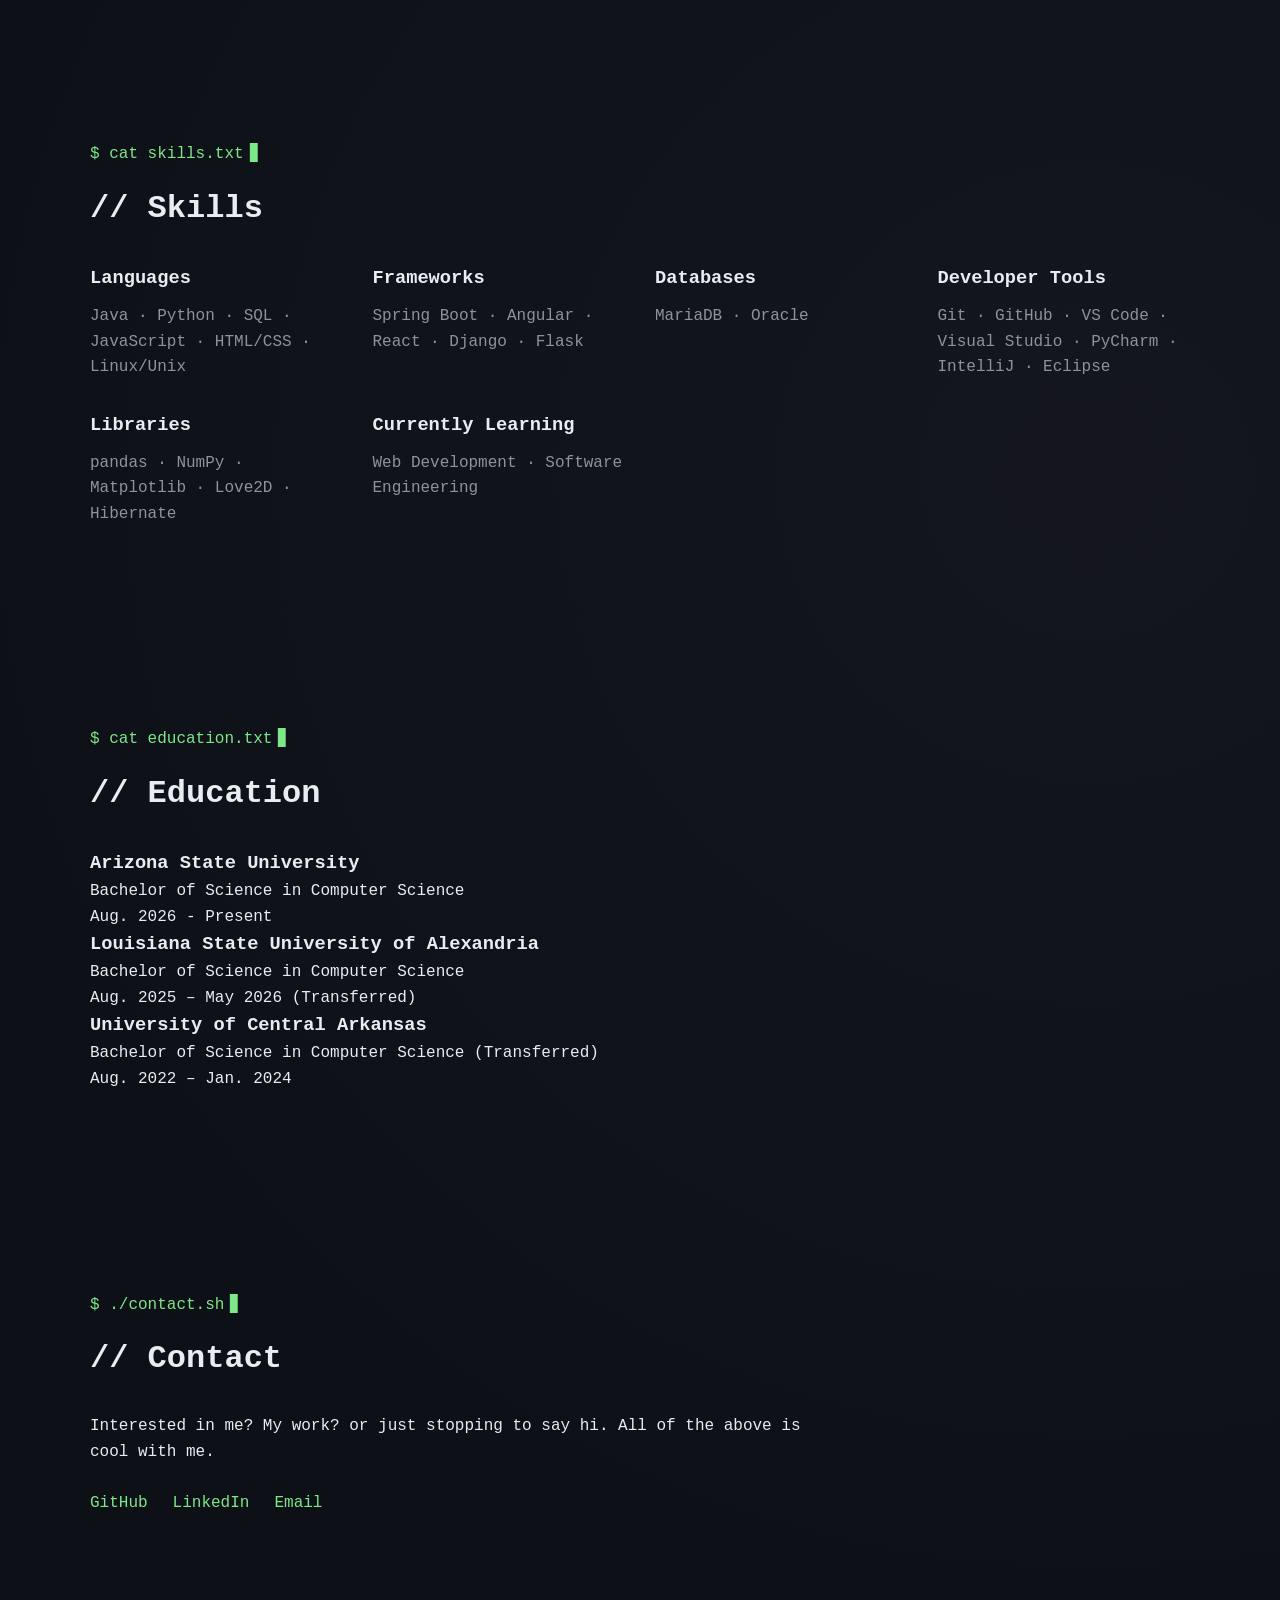
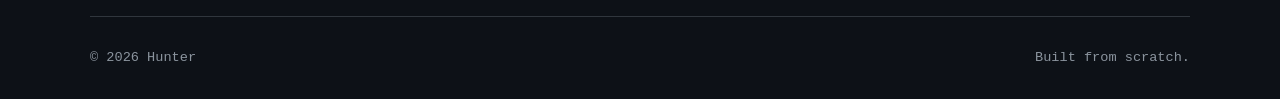
==== commit de19c042: "Add project carousel" ====
--- a/index.html
+++ b/index.html
@@ -1,6 +1,8 @@
 <!DOCTYPE html>
 <html lang="en">
+
 <head>
+
     <meta charset="UTF-8">
 
     <meta name="viewport" content="width=device-width, initial-scale=1.0">
@@ -10,23 +12,31 @@
     <link rel="stylesheet" href="style.css">
 
     <link rel="icon" type="image/png" href="favicon.png">
+
 </head>
 
+
 <body>
 
     <header>
+
         <nav>
+
             <a href="/" class="logo">hunna.dev</a>
 
             <div class="nav-links">
+
                 <a href="#about">// about</a>
                 <a href="#experience">// experience</a>
                 <a href="#projects">// projects</a>
                 <a href="#skills">// skills</a>
                 <a href="#education">// education</a>
                 <a href="#contact">// contact</a>
+
             </div>
+
         </nav>
+
     </header>
 
 
@@ -44,12 +54,12 @@
             <p class="intro">
                 I like building things, breaking them in the process, and figuring out why they broke.
             </p>
-            
+
             <p class="availability">
                 <span class="status-dot"></span>
                 Open to opportunities
             </p>
-            
+
             <div class="hero-buttons">
 
                 <a href="#projects">
@@ -108,11 +118,13 @@
                 <div class="experience-header">
 
                     <div>
+
                         <h3>Lube Technician</h3>
 
                         <p class="company">
                             Subaru of Little Rock
                         </p>
+
                     </div>
 
                     <span>
@@ -120,6 +132,7 @@
                     </span>
 
                 </div>
+
 
                 <ul>
 
@@ -151,11 +164,13 @@
                 <div class="experience-header">
 
                     <div>
+
                         <h3>Full-Stack Development Bootcamp</h3>
 
                         <p class="company">
                             Arkansas Coding Academy
                         </p>
+
                     </div>
 
                     <span>
@@ -163,6 +178,7 @@
                     </span>
 
                 </div>
+
 
                 <ul>
 
@@ -190,197 +206,224 @@
         </section>
 
 
-<!-- PROJECTS -->
-<section id="projects">
-
-    <p class="terminal-line">$ ls ./projects</p>
-
-    <h2>// Projects</h2>
-
-    <div class="projects-wrapper">
-        
-        <div class="projects-container">
-
-        <!-- PLAYTRACKER -->
-        <article class="project-card">
-
-            <h3>PlayTracker</h3>
-
-            <p>
-                A full-stack NBA player statistics application built with
-                Java and Spring Boot. The application provides a REST API
-                for searching players, teams, and individual player statistics.
-            </p>
-
-            <p>
-                Implemented a layered architecture separating REST controllers,
-                business logic, and data access. Player records can be created,
-                updated, searched, soft-deleted, and restored through the API.
-            </p>
-
-            <p>
-                Built around a relational database with a dedicated DAO layer,
-                service layer, exception handling, and frontend pages for
-                interacting with player and statistical data.
-            </p>
-
-            <p class="technologies">
-                Java | Spring Boot | REST API | SQL | MariaDB |
-                JavaScript | HTML | CSS | DAO | OOP
-            </p>
-
-            <div class="project-links">
-
-                <a href="https://github.com/DustyLawnChair/HunnasProjects"
-                   target="_blank"
-                   rel="noopener noreferrer">
-                    GitHub →
-                </a>
+        <!-- PROJECTS -->
+        <section id="projects">
+
+            <p class="terminal-line">$ ls ./projects</p>
+
+            <h2>// Projects</h2>
+
+            <div class="projects-wrapper">
+
+                <div class="projects-container">
+
+
+                    <!-- PLAYTRACKER -->
+                    <article class="project-card">
+
+                        <h3>PlayTracker</h3>
+
+                        <p>
+                            A full-stack NBA player statistics application built with
+                            Java and Spring Boot. The application provides a REST API
+                            for searching players, teams, and individual player statistics.
+                        </p>
+
+                        <p>
+                            Implemented a layered architecture separating REST controllers,
+                            business logic, and data access. Player records can be created,
+                            updated, searched, soft-deleted, and restored through the API.
+                        </p>
+
+                        <p>
+                            Built around a relational database with a dedicated DAO layer,
+                            service layer, exception handling, and frontend pages for
+                            interacting with player and statistical data.
+                        </p>
+
+                        <p class="technologies">
+                            Java | Spring Boot | REST API | SQL | MariaDB |
+                            JavaScript | HTML | CSS | DAO | OOP
+                        </p>
+
+                        <div class="project-links">
+
+                            <a href="https://github.com/DustyLawnChair/HunnasProjects"
+                               target="_blank"
+                               rel="noopener noreferrer">
+                                GitHub →
+                            </a>
+
+                        </div>
+
+                    </article>
+
+
+                    <!-- FOOTBALL ANALYTICS ENGINE -->
+                    <article class="project-card">
+
+                        <h3>Football Analytics Engine</h3>
+
+                        <p>
+                            A Python-based football analytics pipeline built using
+                            event-level StatsBomb data from the 2015/16 Premier League.
+                            The project analyzes shot volume, expected goals (xG),
+                            finishing efficiency, and overall team performance.
+                        </p>
+
+                        <p>
+                            Processed event data across all 380 league matches using
+                            Pandas, calculated team-level attacking metrics, and
+                            compared expected goals against actual results to identify
+                            trends in shot quality and finishing.
+                        </p>
+
+                        <p>
+                            Built an interactive Streamlit dashboard for exploring team
+                            performance, league standings, goals scored, and expected
+                            goals alongside the underlying analytical dataset.
+                        </p>
+
+                        <p class="technologies">
+                            Python | Pandas | StatsBomb | Streamlit | Matplotlib |
+                            Data Analysis | Data Visualization
+                        </p>
+
+                        <div class="project-links">
+
+                            <a href="https://github.com/DustyLawnChair/football-analytics-engine"
+                               target="_blank"
+                               rel="noopener noreferrer">
+                                GitHub →
+                            </a>
+
+                        </div>
+
+                    </article>
+
+
+                    <!-- SUDOKU SOLVER -->
+                    <article class="project-card">
+
+                        <h3>Sudoku Solver</h3>
+
+                        <p>
+                            An interactive Sudoku solver and puzzle generator built with
+                            Python and Tkinter. The application uses backtracking with
+                            Minimum Remaining Values (MRV) optimization to efficiently
+                            solve Sudoku puzzles.
+                        </p>
+
+                        <p>
+                            Implemented puzzle validation, unique-solution verification,
+                            randomized puzzle generation, and difficulty-based generation.
+                            The solver also tracks search attempts, backtracks, and execution
+                            time to analyze solving performance.
+                        </p>
+
+                        <p>
+                            Built an interactive desktop interface with editable Sudoku grids,
+                            difficulty selection, real-time input validation, invalid-move
+                            feedback, and visual distinction between puzzle clues and
+                            solver-generated values.
+                        </p>
+
+                        <p class="technologies">
+                            Python | Tkinter | Backtracking | MRV | Algorithms |
+                            Unit Testing | GUI
+                        </p>
+
+                        <div class="project-links">
+
+                            <a href="https://github.com/DustyLawnChair/sudoku-solver"
+                               target="_blank"
+                               rel="noopener noreferrer">
+                                GitHub →
+                            </a>
+
+                        </div>
+
+                    </article>
+
+
+                    <!-- FISH'N WEATHER -->
+                    <article class="project-card">
+
+                        <h3>Fish'n Weather</h3>
+
+                        <p>
+                            A full-stack weather and fishing application built with
+                            Java and Spring Boot. The application combines weather,
+                            astronomical, and mapping data to provide fishing
+                            conditions for a selected location.
+                        </p>
+
+                        <p>
+                            Implemented interactive maps with Leaflet, integrated
+                            external APIs for weather and location data, and
+                            developed a fishing condition rating based on environmental
+                            factors.
+                        </p>
+
+                        <p>
+                            Deployed as a containerized Spring Boot application using
+                            Docker and hosted on Render.
+                        </p>
+
+                        <p class="technologies">
+                            Java | Spring Boot | JavaScript | Thymeleaf |
+                            Leaflet | HTML | CSS | REST APIs | Docker
+                        </p>
+
+                        <div class="project-links">
+
+                            <a href="https://github.com/DustyLawnChair/Fishing-Weather-App"
+                               target="_blank"
+                               rel="noopener noreferrer">
+                                GitHub →
+                            </a>
+
+                            <a href="https://fishing-weather-app.onrender.com"
+                               target="_blank"
+                               rel="noopener noreferrer">
+                                Live Demo →
+                            </a>
+
+                        </div>
+
+                    </article>
+
+                </div>
+
+
+                <!-- PROJECT CAROUSEL CONTROLS -->
+                <div class="carousel-controls">
+
+                    <button
+                        class="carousel-button"
+                        id="projects-prev"
+                        aria-label="Previous projects">
+                        ←
+                    </button>
+
+                    <span
+                        class="carousel-indicator"
+                        id="projects-indicator">
+                        01 - 03 / 04
+                    </span>
+
+                    <button
+                        class="carousel-button"
+                        id="projects-next"
+                        aria-label="Next projects">
+                        →
+                    </button>
+
+                </div>
 
             </div>
-        
-        </div>
-
-        </article>
-
-
-        <!-- FOOTBALL ANALYTICS ENGINE -->
-        <article class="project-card">
-
-            <h3>Football Analytics Engine</h3>
-
-            <p>
-                A Python-based football analytics pipeline built using
-                event-level StatsBomb data from the 2015/16 Premier League.
-                The project analyzes shot volume, expected goals (xG),
-                finishing efficiency, and overall team performance.
-            </p>
-
-            <p>
-                Processed event data across all 380 league matches using
-                Pandas, calculated team-level attacking metrics, and
-                compared expected goals against actual results to identify
-                trends in shot quality and finishing.
-            </p>
-
-            <p>
-                Built an interactive Streamlit dashboard for exploring team
-                performance, league standings, goals scored, and expected
-                goals alongside the underlying analytical dataset.
-            </p>
-
-            <p class="technologies">
-                Python | Pandas | StatsBomb | Streamlit | Matplotlib |
-                Data Analysis | Data Visualization
-            </p>
-
-            <div class="project-links">
-
-                <a href="https://github.com/DustyLawnChair/football-analytics-engine"
-                   target="_blank"
-                   rel="noopener noreferrer">
-                    GitHub →
-                </a>
-
-            </div>
-
-        </article>
-
-
-        <!-- SUDOKU SOLVER -->
-        <article class="project-card">
-
-            <h3>Sudoku Solver</h3>
-
-            <p>
-                An interactive Sudoku solver and puzzle generator built with
-                Python and Tkinter. The application uses backtracking with
-                Minimum Remaining Values (MRV) optimization to efficiently
-                solve Sudoku puzzles.
-            </p>
-
-            <p>
-                Implemented puzzle validation, unique-solution verification,
-                randomized puzzle generation, and difficulty-based generation.
-                The solver also tracks search attempts, backtracks, and execution
-                time to analyze solving performance.
-            </p>
-
-            <p>
-                Built an interactive desktop interface with editable Sudoku grids,
-                difficulty selection, real-time input validation, invalid-move
-                feedback, and visual distinction between puzzle clues and
-                solver-generated values.
-            </p>
-
-            <p class="technologies">
-                Python | Tkinter | Backtracking | MRV | Algorithms |
-                Unit Testing | GUI
-            </p>
-
-            <div class="project-links">
-
-                <a href="https://github.com/DustyLawnChair/sudoku-solver"
-                   target="_blank"
-                   rel="noopener noreferrer">
-                    GitHub →
-                </a>
-
-            </div>
-
-        </article>
-
-
-        <!-- FISH'N WEATHER -->
-        <article class="project-card">
-
-            <h3>Fish'n Weather</h3>
-
-            <p>
-                A full-stack weather and fishing application built with
-                Java and Spring Boot. The application combines weather,
-                astronomical, and mapping data to provide fishing
-                conditions for a selected location.
-            </p>
-
-            <p>
-                Implemented interactive maps with Leaflet, integrated
-                external APIs for weather and location data, and
-                developed a fishing condition rating based on environmental
-                factors.
-            </p>
-
-            <p>
-                Deployed as a containerized Spring Boot application using
-                Docker and hosted on Render.
-            </p>
-
-            <p class="technologies">
-                Java | Spring Boot | JavaScript | Thymeleaf |
-                Leaflet | HTML | CSS | REST APIs | Docker
-            </p>
-
-            <div class="project-links">
-
-                <a href="https://github.com/DustyLawnChair/Fishing-Weather-App"
-                   target="_blank"
-                   rel="noopener noreferrer">
-                    GitHub →
-                </a>
-
-                <a href="https://fishing-weather-app.onrender.com"
-                   target="_blank"
-                   rel="noopener noreferrer">
-                    Live Demo →
-                </a>
-
-            </div>
-
-        </article>
-
-    </div>
-
-</section>
+
+        </section>
 
 
         <!-- SKILLS -->
@@ -394,59 +437,71 @@
             <div class="skills-container">
 
                 <div>
+
                     <h3>Languages</h3>
 
                     <p>
                         Java · Python · SQL · JavaScript ·
                         HTML/CSS · Linux/Unix
                     </p>
+
                 </div>
 
 
                 <div>
+
                     <h3>Frameworks</h3>
 
                     <p>
                         Spring Boot · Angular · React ·
                         Django · Flask
                     </p>
+
                 </div>
 
 
                 <div>
+
                     <h3>Databases</h3>
 
                     <p>
                         MariaDB · Oracle
                     </p>
+
                 </div>
 
 
                 <div>
+
                     <h3>Developer Tools</h3>
 
                     <p>
                         Git · GitHub · VS Code · Visual Studio ·
                         PyCharm · IntelliJ · Eclipse
                     </p>
+
                 </div>
 
 
                 <div>
+
                     <h3>Libraries</h3>
 
                     <p>
                         pandas · NumPy · Matplotlib · Love2D · Hibernate
                     </p>
+
                 </div>
 
 
                 <div>
+
                     <h3>Currently Learning</h3>
 
                     <p>
                         Web Development · Software Engineering
                     </p>
+
                 </div>
 
             </div>
@@ -456,10 +511,11 @@
 
         <!-- EDUCATION -->
         <section id="education">
-            
+
             <p class="terminal-line">$ cat education.txt</p>
 
             <h2>// Education</h2>
+
 
             <article class="education-item">
 
@@ -561,67 +617,139 @@
 
     </footer>
 
+
+    <!-- PROJECT CAROUSEL -->
     <script>
-    const projectsContainer =
-        document.querySelector(".projects-container");
-
-    const projectCards =
-        document.querySelectorAll(".project-card");
-
-    const previousButton =
-        document.getElementById("projects-prev");
-
-    const nextButton =
-        document.getElementById("projects-next");
-
-    const indicator =
-        document.getElementById("projects-indicator");
-
-    let currentProject = 0;
-
-    function getProjectsPerView() {
-        return window.innerWidth <= 700 ? 1 : 3;
-    }
-
-    function updateCarousel() {
-        const projectsPerView = getProjectsPerView();
-        const maxProject =
-            projectCards.length - projectsPerView;
-
-        if (currentProject > maxProject) {
-            currentProject = maxProject;
+
+        const projectsContainer =
+            document.querySelector(".projects-container");
+
+        const projectCards =
+            document.querySelectorAll(".project-card");
+
+        const previousButton =
+            document.getElementById("projects-prev");
+
+        const nextButton =
+            document.getElementById("projects-next");
+
+        const indicator =
+            document.getElementById("projects-indicator");
+
+        let currentProject = 0;
+
+
+        function getProjectsPerView() {
+
+            return window.innerWidth <= 700 ? 1 : 3;
+
         }
 
-        if (currentProject < 0) {
-            currentProject = 0;
+
+        function getMaxProject() {
+
+            return Math.max(
+                0,
+                projectCards.length - getProjectsPerView()
+            );
+
         }
 
-        const cardWidth =
-            projectCards[0].offsetWidth;
-
-        const gap = 25;
-
-        projectsContainer.scrollTo({
-            left: currentProject * (cardWidth + gap),
-            behavior: "smooth"
-        });
-
-        indicator.textContent =
-            `${String(currentProject + 1).padStart(2, "0")} / 04`;
-    }
-
-    nextButton.addEventListener("click", () => {
-        currentProject++;
+
+        function updateCarousel() {
+
+            const projectsPerView =
+                getProjectsPerView();
+
+            const maxProject =
+                getMaxProject();
+
+
+            if (currentProject > maxProject) {
+                currentProject = maxProject;
+            }
+
+
+            if (currentProject < 0) {
+                currentProject = 0;
+            }
+
+
+            const cardWidth =
+                projectCards[0].offsetWidth;
+
+            const gap = 25;
+
+
+            projectsContainer.scrollTo({
+
+                left:
+                    currentProject *
+                    (cardWidth + gap),
+
+                behavior: "smooth"
+
+            });
+
+
+            if (projectsPerView === 1) {
+
+                indicator.textContent =
+                    `${String(currentProject + 1).padStart(2, "0")} / 04`;
+
+            } else {
+
+                indicator.textContent =
+                    currentProject === 0
+                        ? "01 - 03 / 04"
+                        : "02 - 04 / 04";
+
+            }
+
+
+            previousButton.disabled =
+                currentProject === 0;
+
+            nextButton.disabled =
+                currentProject === maxProject;
+
+        }
+
+
+        nextButton.addEventListener(
+            "click",
+            () => {
+
+                currentProject++;
+
+                updateCarousel();
+
+            }
+        );
+
+
+        previousButton.addEventListener(
+            "click",
+            () => {
+
+                currentProject--;
+
+                updateCarousel();
+
+            }
+        );
+
+
+        window.addEventListener(
+            "resize",
+            updateCarousel
+        );
+
+
         updateCarousel();
-    });
-
-    previousButton.addEventListener("click", () => {
-        currentProject--;
-        updateCarousel();
-    });
-
-    window.addEventListener("resize", updateCarousel);
-</script>
+
+    </script>
 
 </body>
-</html>
+
+</html>
--- a/style.css
+++ b/style.css
@@ -11,12 +11,9 @@
 :root {
     --bg: #0d1117;
     --bg-secondary: #161b22;
-
     --text: #e6edf3;
     --text-muted: #8b949e;
-
     --border: #30363d;
-
     --green: #7ee787;
     --purple: #5a2f8a;
     --blue: #58a6ff;
@@ -39,14 +36,11 @@
             transparent 30%
         ),
         var(--bg);
-
     color: var(--text);
-
     font-family:
         "Courier New",
         Courier,
         monospace;
-
     line-height: 1.6;
 }
 
@@ -84,16 +78,13 @@
     display: flex;
     justify-content: space-between;
     align-items: center;
-
     padding: 25px 0;
-
     border-bottom: 1px solid var(--border);
 }
 
 .logo {
     font-weight: bold;
     color: var(--text);
-
     transition:
         color 0.2s ease,
         text-shadow 0.2s ease;
@@ -106,9 +97,7 @@
 
 .logo:hover {
     color: var(--green);
-
     text-decoration: none;
-
     text-shadow:
         0 0 8px rgba(126, 231, 135, 0.35);
 }
@@ -120,7 +109,6 @@
 
 .nav-links a {
     color: var(--text-muted);
-
     transition:
         color 0.2s ease,
         text-shadow 0.2s ease;
@@ -128,9 +116,7 @@
 
 .nav-links a:hover {
     color: var(--blue);
-
     text-decoration: none;
-
     text-shadow:
         0 0 8px rgba(88, 166, 255, 0.35);
 }
@@ -147,9 +133,7 @@
 
 .terminal-line::after {
     content: "▋";
-
     margin-left: 6px;
-
     animation: blink 1s steps(1) infinite;
 }
 
@@ -166,61 +150,47 @@
 
 #hero {
     min-height: 75vh;
-
     display: flex;
     flex-direction: column;
     justify-content: center;
-
     position: relative;
 }
 
 #hero::before {
     content: "";
-
     position: absolute;
-
     width: 450px;
     height: 450px;
-
     top: 50%;
     left: 35%;
-
     transform: translate(-50%, -50%);
-
     background:
         radial-gradient(
             circle,
             rgba(126, 231, 135, 0.07),
             transparent 65%
         );
-
     pointer-events: none;
-
     z-index: -1;
 }
 
 #hero h1 {
     font-size: clamp(3rem, 8vw, 6rem);
     line-height: 1;
-
     letter-spacing: -0.04em;
-
     text-shadow:
         0 0 30px rgba(126, 231, 135, 0.08);
 }
 
 #hero h2 {
     color: var(--purple);
-
     font-size: clamp(1.2rem, 3vw, 2rem);
-
     margin-top: 10px;
 }
 
 .intro {
     max-width: 600px;
     margin-top: 25px;
-
     color: #8b949e;
     font-size: 1.1rem;
 }
@@ -229,11 +199,8 @@
     display: flex;
     align-items: center;
     gap: 10px;
-
     margin-top: 25px;
-
-    color: var(--green);
-
+    color: var(--green);
     font-size: 0.9rem;
     text-transform: uppercase;
     letter-spacing: 0.08em;
@@ -242,14 +209,10 @@
 .status-dot {
     width: 8px;
     height: 8px;
-
     border-radius: 50%;
-
     background: var(--green);
-
     box-shadow:
         0 0 8px rgba(126, 231, 135, 0.7);
-
     animation: statusPulse 2s ease-in-out infinite;
 }
 
@@ -269,21 +232,18 @@
 .hero-buttons {
     display: flex;
     gap: 15px;
-
     margin-top: 35px;
 }
 
 .hero-buttons a {
     border: 1px solid #30363d;
     padding: 10px 18px;
-
     transition: 0.2s ease;
 }
 
 .hero-buttons a:hover {
     border-color: #7ee787;
     color: #7ee787;
-
     text-decoration: none;
 }
 
@@ -358,7 +318,9 @@
 }
 
 
-/* CAROUSEL CONTROLS */
+/* ========================================
+   CAROUSEL CONTROLS
+   ======================================== */
 
 .carousel-controls {
     display: flex;
@@ -372,7 +334,10 @@
     border: 1px solid var(--border);
     background: var(--bg-secondary);
     color: var(--green);
-    font-family: "Courier New", Courier, monospace;
+    font-family:
+        "Courier New",
+        Courier,
+        monospace;
     font-size: 1.2rem;
     width: 42px;
     height: 42px;
@@ -380,20 +345,26 @@
     transition:
         border-color 0.2s ease,
         color 0.2s ease,
-        box-shadow 0.2s ease;
-}
-
-.carousel-button:hover {
+        box-shadow 0.2s ease,
+        opacity 0.2s ease;
+}
+
+.carousel-button:hover:not(:disabled) {
     border-color: var(--green);
     color: var(--green);
     box-shadow:
         0 0 12px rgba(126, 231, 135, 0.12);
+}
+
+.carousel-button:disabled {
+    opacity: 0.25;
+    cursor: default;
 }
 
 .carousel-indicator {
     color: var(--text-muted);
     font-size: 0.9rem;
-    min-width: 55px;
+    min-width: 90px;
     text-align: center;
 }
 
@@ -404,10 +375,8 @@
 
 .skills-container {
     display: grid;
-
     grid-template-columns:
         repeat(auto-fit, minmax(250px, 1fr));
-
     gap: 30px;
 }
 
@@ -427,9 +396,7 @@
 .contact-links {
     display: flex;
     gap: 25px;
-
     margin-top: 25px;
-
     color: #7ee787;
 }
 
@@ -440,14 +407,10 @@
 
 footer {
     border-top: 1px solid #30363d;
-
     padding: 30px 0;
-
     display: flex;
     justify-content: space-between;
-
     color: #8b949e;
-
     font-size: 0.85rem;
 }
 
@@ -480,5 +443,4 @@
     .project-card {
         flex: 0 0 100%;
     }
-
-}
+}
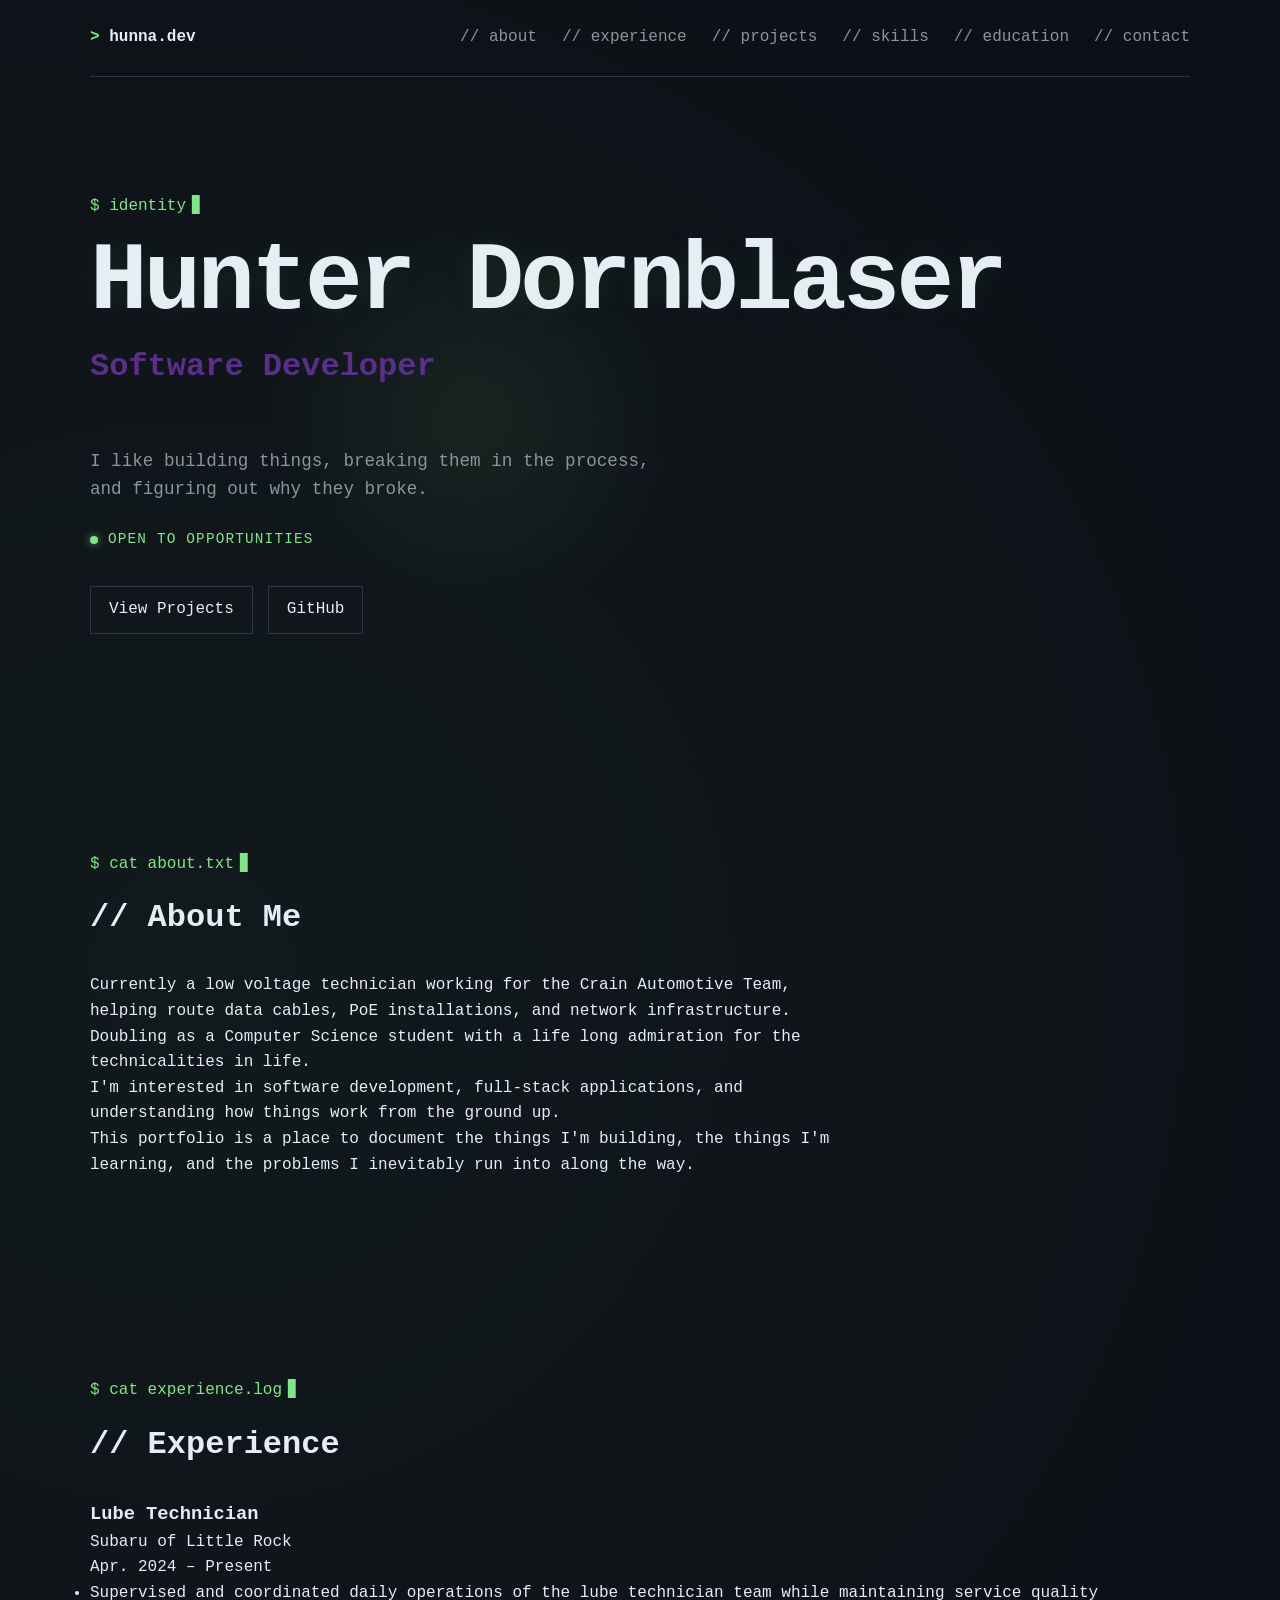
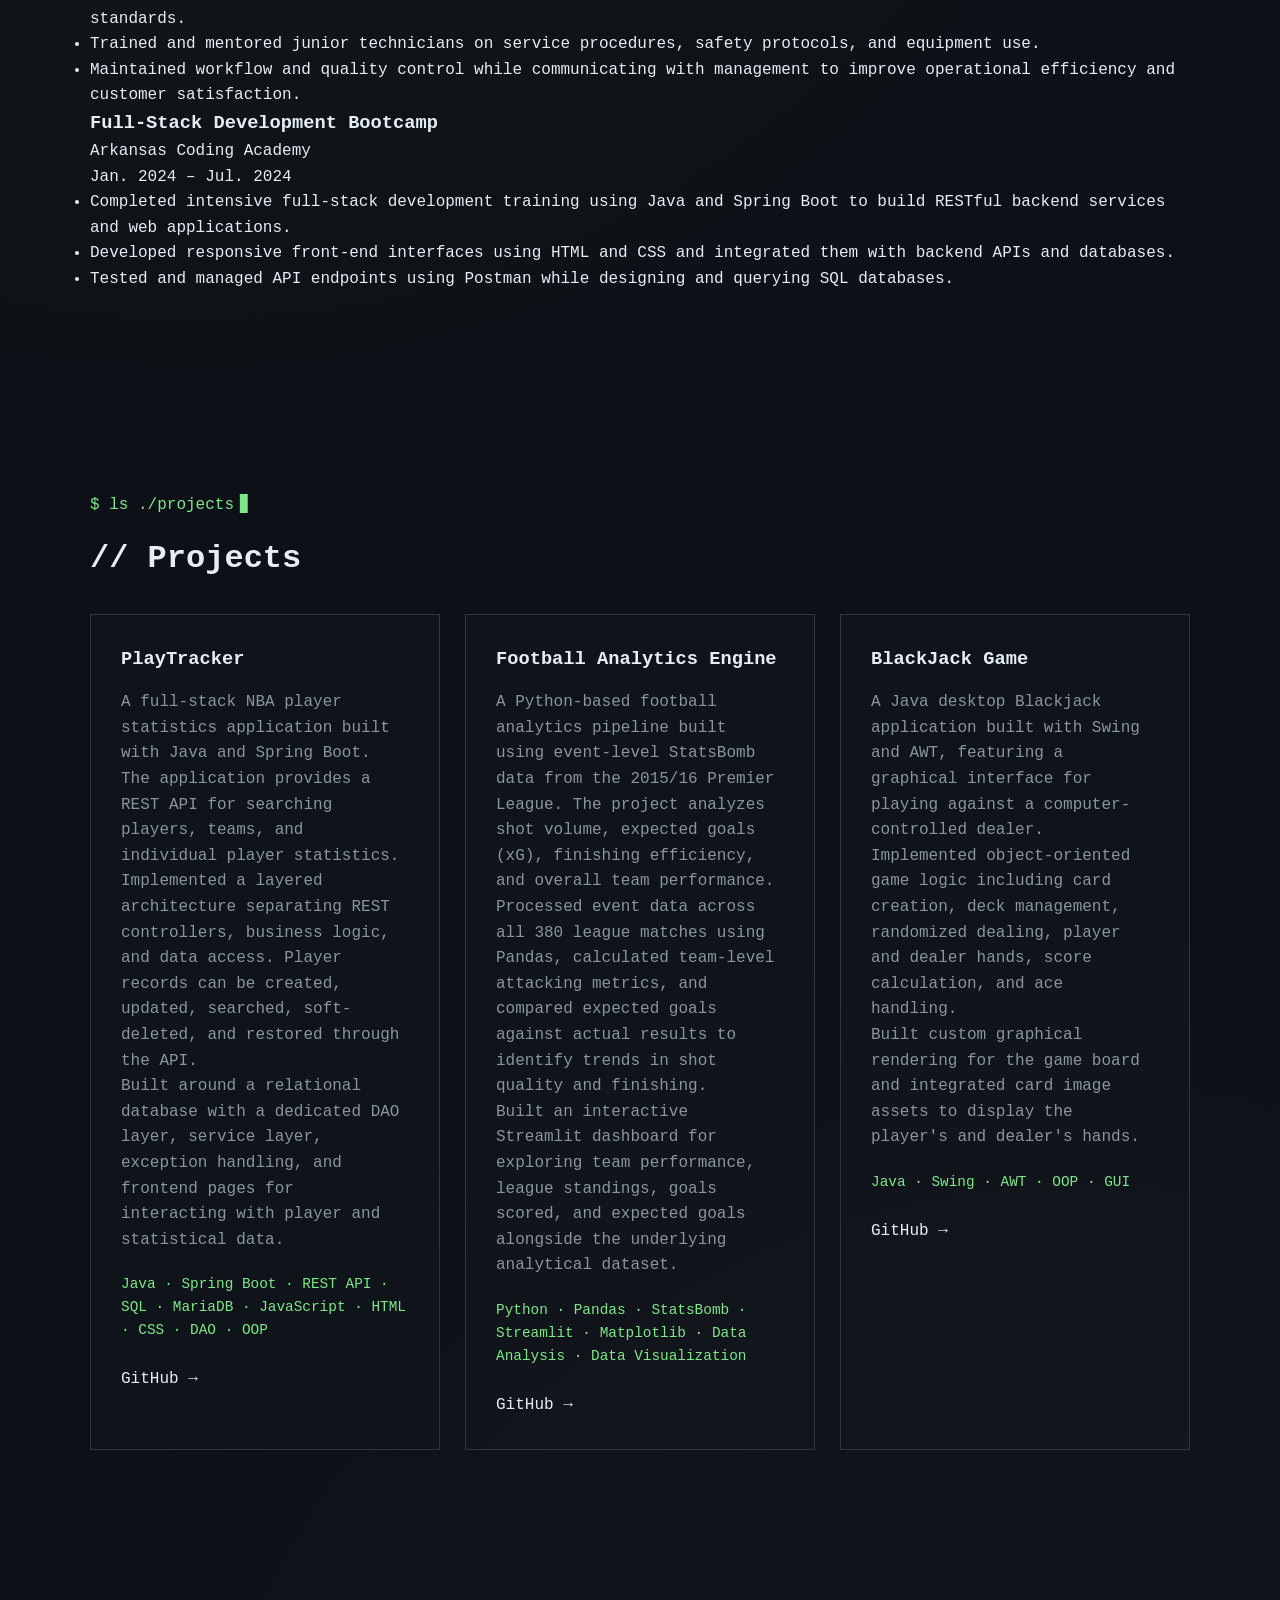
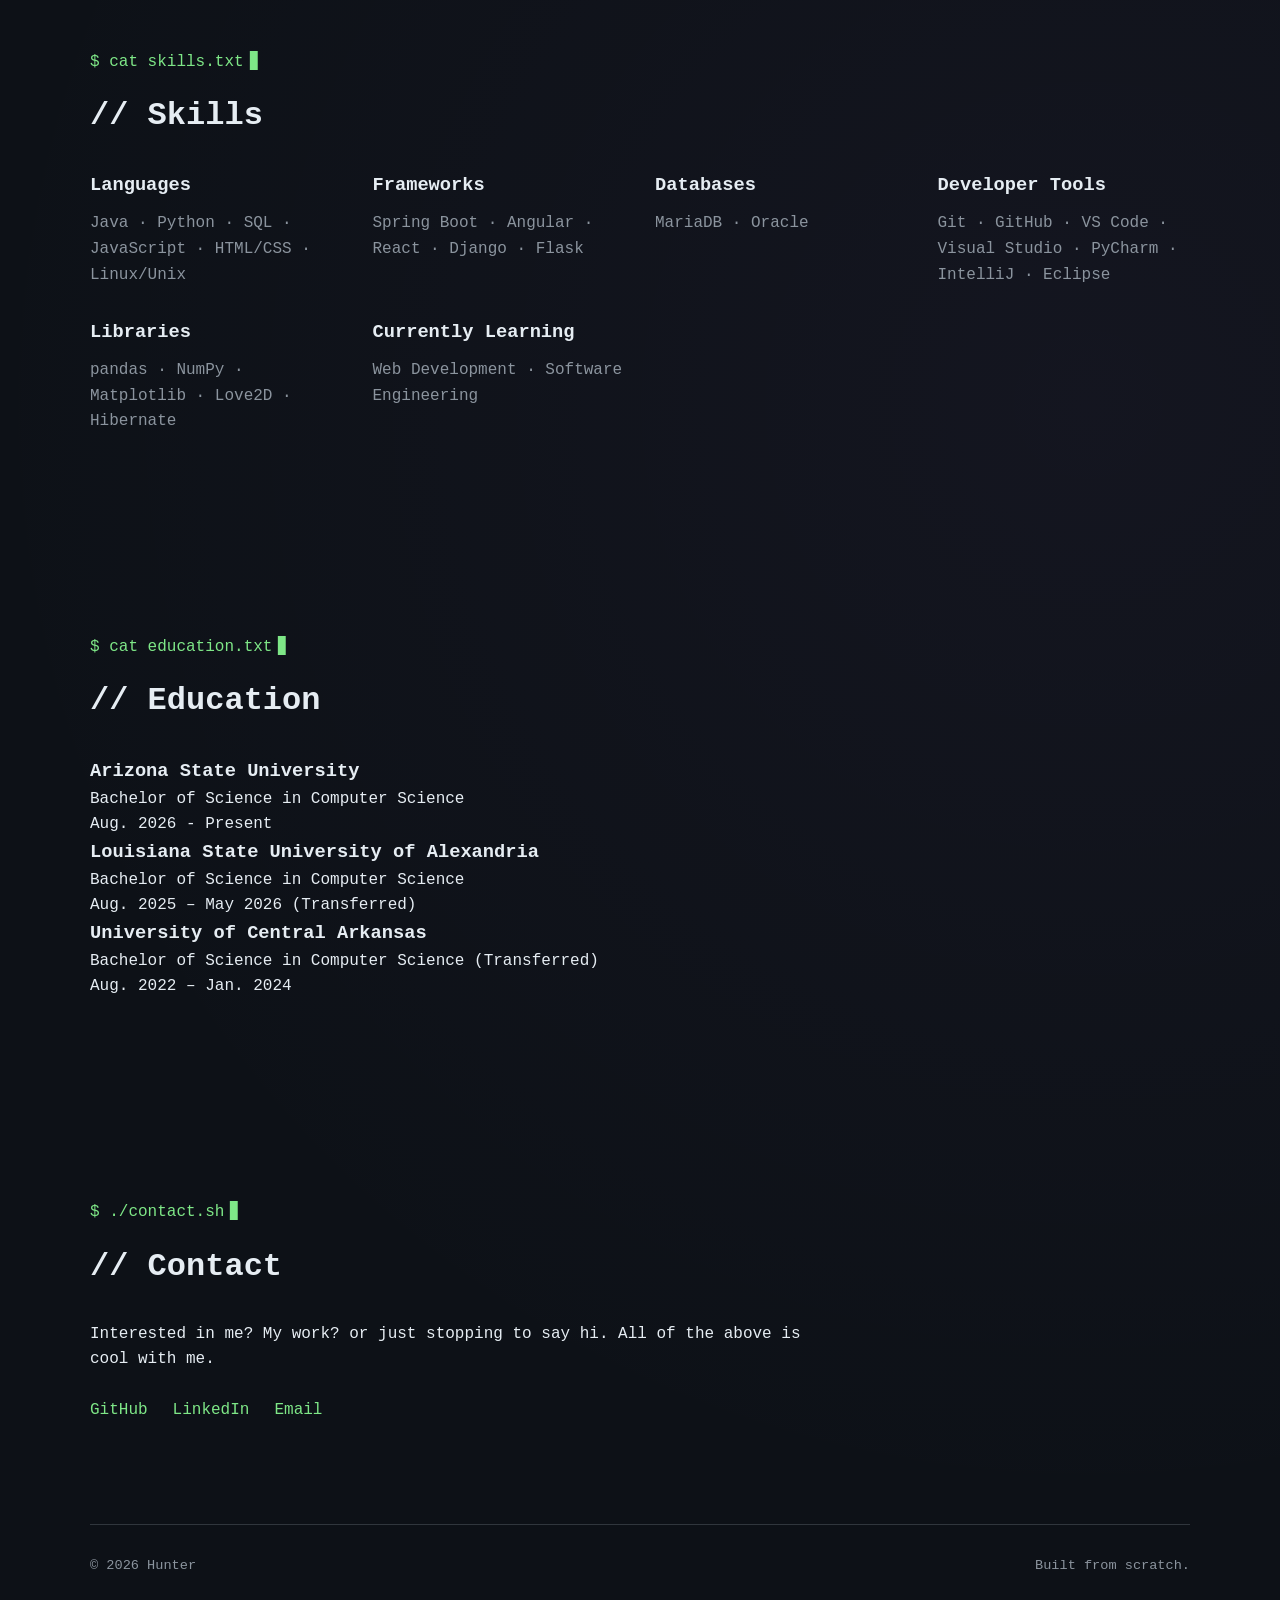
==== commit 52603afb: "updated job description and added new features to the index.html file." ====
--- a/index.html
+++ b/index.html
@@ -1,8 +1,6 @@
 <!DOCTYPE html>
 <html lang="en">
-
 <head>
-
     <meta charset="UTF-8">
 
     <meta name="viewport" content="width=device-width, initial-scale=1.0">
@@ -12,31 +10,23 @@
     <link rel="stylesheet" href="style.css">
 
     <link rel="icon" type="image/png" href="favicon.png">
-
 </head>
 
-
 <body>
 
     <header>
-
         <nav>
-
             <a href="/" class="logo">hunna.dev</a>
 
             <div class="nav-links">
-
                 <a href="#about">// about</a>
                 <a href="#experience">// experience</a>
                 <a href="#projects">// projects</a>
                 <a href="#skills">// skills</a>
                 <a href="#education">// education</a>
                 <a href="#contact">// contact</a>
-
             </div>
-
         </nav>
-
     </header>
 
 
@@ -54,12 +44,12 @@
             <p class="intro">
                 I like building things, breaking them in the process, and figuring out why they broke.
             </p>
-
+            
             <p class="availability">
                 <span class="status-dot"></span>
                 Open to opportunities
             </p>
-
+            
             <div class="hero-buttons">
 
                 <a href="#projects">
@@ -85,7 +75,7 @@
             <h2>// About Me</h2>
 
             <p>
-                Currently a technician working on cars. Doubling as a
+                Currently a low voltage technician working for the Crain Automotive Team, helping route data cables, PoE installations, and network infrastructure. Doubling as a
                 Computer Science student with a life long admiration
                 for the technicalities in life.
             </p>
@@ -118,13 +108,11 @@
                 <div class="experience-header">
 
                     <div>
-
                         <h3>Lube Technician</h3>
 
                         <p class="company">
                             Subaru of Little Rock
                         </p>
-
                     </div>
 
                     <span>
@@ -132,7 +120,6 @@
                     </span>
 
                 </div>
-
 
                 <ul>
 
@@ -164,13 +151,11 @@
                 <div class="experience-header">
 
                     <div>
-
                         <h3>Full-Stack Development Bootcamp</h3>
 
                         <p class="company">
                             Arkansas Coding Academy
                         </p>
-
                     </div>
 
                     <span>
@@ -178,7 +163,6 @@
                     </span>
 
                 </div>
-
 
                 <ul>
 
@@ -213,213 +197,179 @@
 
             <h2>// Projects</h2>
 
-            <div class="projects-wrapper">
-
-                <div class="projects-container">
-
-
-                    <!-- PLAYTRACKER -->
-                    <article class="project-card">
-
-                        <h3>PlayTracker</h3>
-
-                        <p>
-                            A full-stack NBA player statistics application built with
-                            Java and Spring Boot. The application provides a REST API
-                            for searching players, teams, and individual player statistics.
-                        </p>
-
-                        <p>
-                            Implemented a layered architecture separating REST controllers,
-                            business logic, and data access. Player records can be created,
-                            updated, searched, soft-deleted, and restored through the API.
-                        </p>
-
-                        <p>
-                            Built around a relational database with a dedicated DAO layer,
-                            service layer, exception handling, and frontend pages for
-                            interacting with player and statistical data.
-                        </p>
-
-                        <p class="technologies">
-                            Java | Spring Boot | REST API | SQL | MariaDB |
-                            JavaScript | HTML | CSS | DAO | OOP
-                        </p>
-
-                        <div class="project-links">
-
-                            <a href="https://github.com/DustyLawnChair/HunnasProjects"
-                               target="_blank"
-                               rel="noopener noreferrer">
-                                GitHub →
-                            </a>
-
-                        </div>
-
-                    </article>
-
-
-                    <!-- FOOTBALL ANALYTICS ENGINE -->
-                    <article class="project-card">
-
-                        <h3>Football Analytics Engine</h3>
-
-                        <p>
-                            A Python-based football analytics pipeline built using
-                            event-level StatsBomb data from the 2015/16 Premier League.
-                            The project analyzes shot volume, expected goals (xG),
-                            finishing efficiency, and overall team performance.
-                        </p>
-
-                        <p>
-                            Processed event data across all 380 league matches using
-                            Pandas, calculated team-level attacking metrics, and
-                            compared expected goals against actual results to identify
-                            trends in shot quality and finishing.
-                        </p>
-
-                        <p>
-                            Built an interactive Streamlit dashboard for exploring team
-                            performance, league standings, goals scored, and expected
-                            goals alongside the underlying analytical dataset.
-                        </p>
-
-                        <p class="technologies">
-                            Python | Pandas | StatsBomb | Streamlit | Matplotlib |
-                            Data Analysis | Data Visualization
-                        </p>
-
-                        <div class="project-links">
-
-                            <a href="https://github.com/DustyLawnChair/football-analytics-engine"
-                               target="_blank"
-                               rel="noopener noreferrer">
-                                GitHub →
-                            </a>
-
-                        </div>
-
-                    </article>
-
-
-                    <!-- SUDOKU SOLVER -->
-                    <article class="project-card">
-
-                        <h3>Sudoku Solver</h3>
-
-                        <p>
-                            An interactive Sudoku solver and puzzle generator built with
-                            Python and Tkinter. The application uses backtracking with
-                            Minimum Remaining Values (MRV) optimization to efficiently
-                            solve Sudoku puzzles.
-                        </p>
-
-                        <p>
-                            Implemented puzzle validation, unique-solution verification,
-                            randomized puzzle generation, and difficulty-based generation.
-                            The solver also tracks search attempts, backtracks, and execution
-                            time to analyze solving performance.
-                        </p>
-
-                        <p>
-                            Built an interactive desktop interface with editable Sudoku grids,
-                            difficulty selection, real-time input validation, invalid-move
-                            feedback, and visual distinction between puzzle clues and
-                            solver-generated values.
-                        </p>
-
-                        <p class="technologies">
-                            Python | Tkinter | Backtracking | MRV | Algorithms |
-                            Unit Testing | GUI
-                        </p>
-
-                        <div class="project-links">
-
-                            <a href="https://github.com/DustyLawnChair/sudoku-solver"
-                               target="_blank"
-                               rel="noopener noreferrer">
-                                GitHub →
-                            </a>
-
-                        </div>
-
-                    </article>
-
-
-                    <!-- FISH'N WEATHER -->
-                    <article class="project-card">
-
-                        <h3>Fish'n Weather</h3>
-
-                        <p>
-                            A full-stack weather and fishing application built with
-                            Java and Spring Boot. The application combines weather,
-                            astronomical, and mapping data to provide fishing
-                            conditions for a selected location.
-                        </p>
-
-                        <p>
-                            Implemented interactive maps with Leaflet, integrated
-                            external APIs for weather and location data, and
-                            developed a fishing condition rating based on environmental
-                            factors.
-                        </p>
-
-                        <p>
-                            Deployed as a containerized Spring Boot application using
-                            Docker and hosted on Render.
-                        </p>
-
-                        <p class="technologies">
-                            Java | Spring Boot | JavaScript | Thymeleaf |
-                            Leaflet | HTML | CSS | REST APIs | Docker
-                        </p>
-
-                        <div class="project-links">
-
-                            <a href="https://github.com/DustyLawnChair/Fishing-Weather-App"
-                               target="_blank"
-                               rel="noopener noreferrer">
-                                GitHub →
-                            </a>
-
-                            <a href="https://fishing-weather-app.onrender.com"
-                               target="_blank"
-                               rel="noopener noreferrer">
-                                Live Demo →
-                            </a>
-
-                        </div>
-
-                    </article>
-
-                </div>
-
-
-                <!-- PROJECT CAROUSEL CONTROLS -->
-                <div class="carousel-controls">
-
-                    <button
-                        class="carousel-button"
-                        id="projects-prev"
-                        aria-label="Previous projects">
-                        ←
-                    </button>
-
-                    <span
-                        class="carousel-indicator"
-                        id="projects-indicator">
-                        01 - 03 / 04
-                    </span>
-
-                    <button
-                        class="carousel-button"
-                        id="projects-next"
-                        aria-label="Next projects">
-                        →
-                    </button>
-
-                </div>
+
+            <div class="projects-container">
+
+
+                <!-- PLAYTRACKER -->
+                <article class="project-card">
+                
+                    <h3>PlayTracker</h3>
+                
+                    <p>
+                        A full-stack NBA player statistics application built with
+                        Java and Spring Boot. The application provides a REST API
+                        for searching players, teams, and individual player statistics.
+                    </p>
+                
+                    <p>
+                        Implemented a layered architecture separating REST controllers,
+                        business logic, and data access. Player records can be created,
+                        updated, searched, soft-deleted, and restored through the API.
+                    </p>
+                
+                    <p>
+                        Built around a relational database with a dedicated DAO layer,
+                        service layer, exception handling, and frontend pages for
+                        interacting with player and statistical data.
+                    </p>
+                
+                    <p class="technologies">
+                        Java · Spring Boot · REST API · SQL · MariaDB ·
+                        JavaScript · HTML · CSS · DAO · OOP
+                    </p>
+                
+                    <div class="project-links">
+                
+                        <a href="https://github.com/DustyLawnChair/HunnasProjects"
+                           target="_blank"
+                           rel="noopener noreferrer">
+                            GitHub →
+                        </a>
+                
+                    </div>
+                
+                </article>
+
+                <!-- FOOTBALL ANALYTICS ENGINE -->
+                <article class="project-card">
+
+                    <h3>Football Analytics Engine</h3>
+
+                    <p>
+                        A Python-based football analytics pipeline built using
+                        event-level StatsBomb data from the 2015/16 Premier League.
+                        The project analyzes shot volume, expected goals (xG),
+                        finishing efficiency, and overall team performance.
+                    </p>
+
+                    <p>
+                        Processed event data across all 380 league matches using
+                        Pandas, calculated team-level attacking metrics, and
+                        compared expected goals against actual results to identify
+                        trends in shot quality and finishing.
+                    </p>
+
+                    <p>
+                        Built an interactive Streamlit dashboard for exploring team
+                        performance, league standings, goals scored, and expected
+                        goals alongside the underlying analytical dataset.
+                    </p>
+
+                    <p class="technologies">
+                        Python · Pandas · StatsBomb · Streamlit · Matplotlib ·
+                        Data Analysis · Data Visualization
+                    </p>
+
+                    <div class="project-links">
+
+                        <a href="https://github.com/DustyLawnChair/football-analytics-engine"
+                        target="_blank"
+                        rel="noopener noreferrer">
+                            GitHub →
+                        </a>
+
+                    </div>
+
+                </article>
+
+
+                <!-- BLACKJACK -->
+                <article class="project-card">
+
+                <h3>BlackJack Game</h3>
+
+                <p>
+                    A Java desktop Blackjack application built with Swing and
+                    AWT, featuring a graphical interface for playing against
+                    a computer-controlled dealer.
+                </p>
+            
+                <p>
+                    Implemented object-oriented game logic including card
+                    creation, deck management, randomized dealing, player and
+                    dealer hands, score calculation, and ace handling.
+                </p>
+            
+                <p>
+                    Built custom graphical rendering for the game board and
+                    integrated card image assets to display the player's and
+                    dealer's hands.
+                </p>
+            
+                <p class="technologies">
+                    Java · Swing · AWT · OOP · GUI
+                </p>
+            
+                <div class="project-links">
+            
+                    <a href="https://github.com/DustyLawnChair/BlackJack"
+                       target="_blank"
+                       rel="noopener noreferrer">
+                        GitHub →
+                    </a>
+            
+                </div>
+            
+            </article>
+
+
+                <!-- FISH'N WEATHER -->
+<article class="project-card">
+
+    <h3>Fish'n Weather</h3>
+
+    <p>
+        A full-stack weather and fishing application built with
+        Java and Spring Boot. The application combines weather,
+        astronomical, and mapping data to provide fishing
+        conditions for a selected location.
+    </p>
+
+    <p>
+        Implemented interactive maps with Leaflet, integrated
+        external APIs for weather and location data, and
+        developed a fishing condition rating based on environmental
+        factors.
+    </p>
+
+    <p>
+        Deployed as a containerized Spring Boot application using
+        Docker and hosted on Render.
+    </p>
+
+    <p class="technologies">
+        Java · Spring Boot · JavaScript · Thymeleaf ·
+        Leaflet · HTML · CSS · REST APIs · Docker
+    </p>
+
+    <div class="project-links">
+
+        <a href="https://github.com/DustyLawnChair/Fishing-Weather-App"
+           target="_blank"
+           rel="noopener noreferrer">
+            GitHub →
+        </a>
+
+        <a href="https://fishing-weather-app.onrender.com"
+           target="_blank"
+           rel="noopener noreferrer">
+            Live Demo →
+        </a>
+
+    </div>
+
+</article>
 
             </div>
 
@@ -437,71 +387,59 @@
             <div class="skills-container">
 
                 <div>
-
                     <h3>Languages</h3>
 
                     <p>
                         Java · Python · SQL · JavaScript ·
                         HTML/CSS · Linux/Unix
                     </p>
-
                 </div>
 
 
                 <div>
-
                     <h3>Frameworks</h3>
 
                     <p>
                         Spring Boot · Angular · React ·
                         Django · Flask
                     </p>
-
                 </div>
 
 
                 <div>
-
                     <h3>Databases</h3>
 
                     <p>
                         MariaDB · Oracle
                     </p>
-
                 </div>
 
 
                 <div>
-
                     <h3>Developer Tools</h3>
 
                     <p>
                         Git · GitHub · VS Code · Visual Studio ·
                         PyCharm · IntelliJ · Eclipse
                     </p>
-
                 </div>
 
 
                 <div>
-
                     <h3>Libraries</h3>
 
                     <p>
                         pandas · NumPy · Matplotlib · Love2D · Hibernate
                     </p>
-
                 </div>
 
 
                 <div>
-
                     <h3>Currently Learning</h3>
 
                     <p>
                         Web Development · Software Engineering
                     </p>
-
                 </div>
 
             </div>
@@ -511,11 +449,10 @@
 
         <!-- EDUCATION -->
         <section id="education">
-
+            
             <p class="terminal-line">$ cat education.txt</p>
 
             <h2>// Education</h2>
-
 
             <article class="education-item">
 
@@ -617,139 +554,5 @@
 
     </footer>
 
-
-    <!-- PROJECT CAROUSEL -->
-    <script>
-
-        const projectsContainer =
-            document.querySelector(".projects-container");
-
-        const projectCards =
-            document.querySelectorAll(".project-card");
-
-        const previousButton =
-            document.getElementById("projects-prev");
-
-        const nextButton =
-            document.getElementById("projects-next");
-
-        const indicator =
-            document.getElementById("projects-indicator");
-
-        let currentProject = 0;
-
-
-        function getProjectsPerView() {
-
-            return window.innerWidth <= 700 ? 1 : 3;
-
-        }
-
-
-        function getMaxProject() {
-
-            return Math.max(
-                0,
-                projectCards.length - getProjectsPerView()
-            );
-
-        }
-
-
-        function updateCarousel() {
-
-            const projectsPerView =
-                getProjectsPerView();
-
-            const maxProject =
-                getMaxProject();
-
-
-            if (currentProject > maxProject) {
-                currentProject = maxProject;
-            }
-
-
-            if (currentProject < 0) {
-                currentProject = 0;
-            }
-
-
-            const cardWidth =
-                projectCards[0].offsetWidth;
-
-            const gap = 25;
-
-
-            projectsContainer.scrollTo({
-
-                left:
-                    currentProject *
-                    (cardWidth + gap),
-
-                behavior: "smooth"
-
-            });
-
-
-            if (projectsPerView === 1) {
-
-                indicator.textContent =
-                    `${String(currentProject + 1).padStart(2, "0")} / 04`;
-
-            } else {
-
-                indicator.textContent =
-                    currentProject === 0
-                        ? "01 - 03 / 04"
-                        : "02 - 04 / 04";
-
-            }
-
-
-            previousButton.disabled =
-                currentProject === 0;
-
-            nextButton.disabled =
-                currentProject === maxProject;
-
-        }
-
-
-        nextButton.addEventListener(
-            "click",
-            () => {
-
-                currentProject++;
-
-                updateCarousel();
-
-            }
-        );
-
-
-        previousButton.addEventListener(
-            "click",
-            () => {
-
-                currentProject--;
-
-                updateCarousel();
-
-            }
-        );
-
-
-        window.addEventListener(
-            "resize",
-            updateCarousel
-        );
-
-
-        updateCarousel();
-
-    </script>
-
 </body>
-
-</html>+</html>
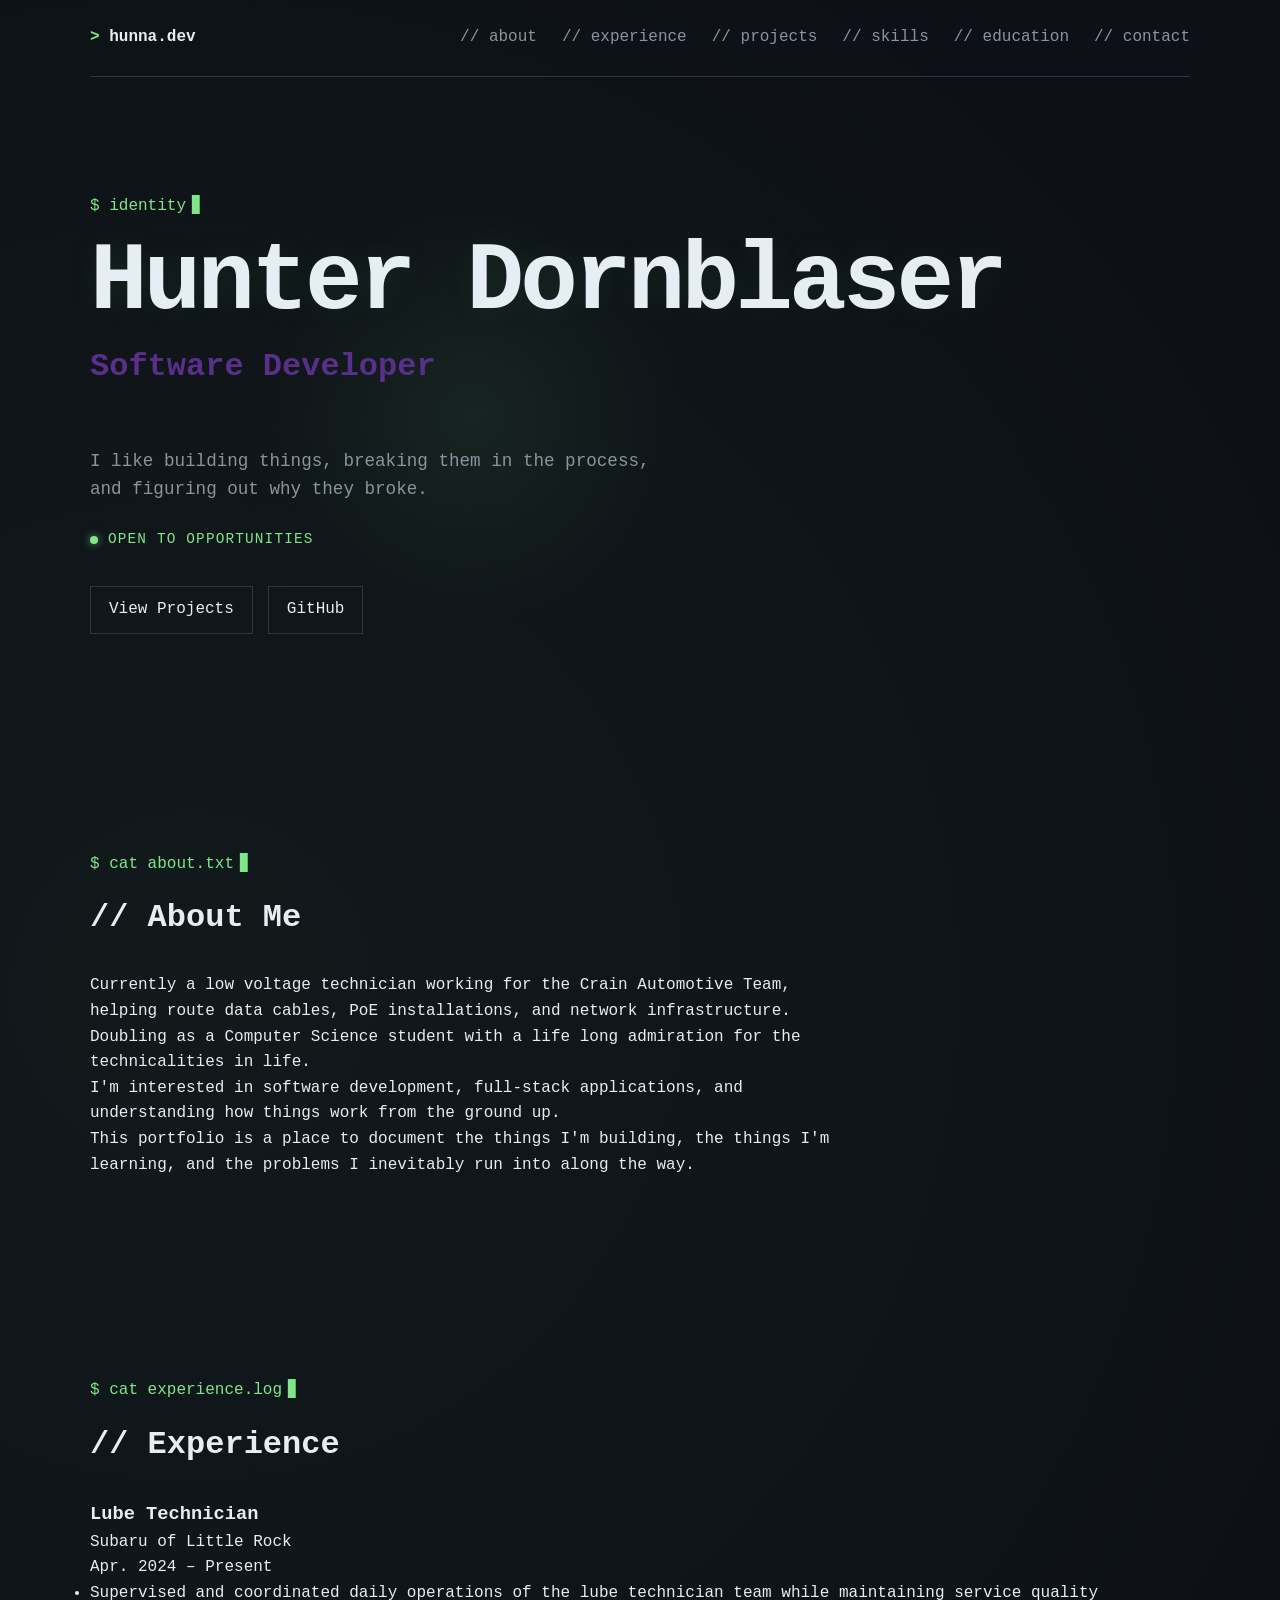
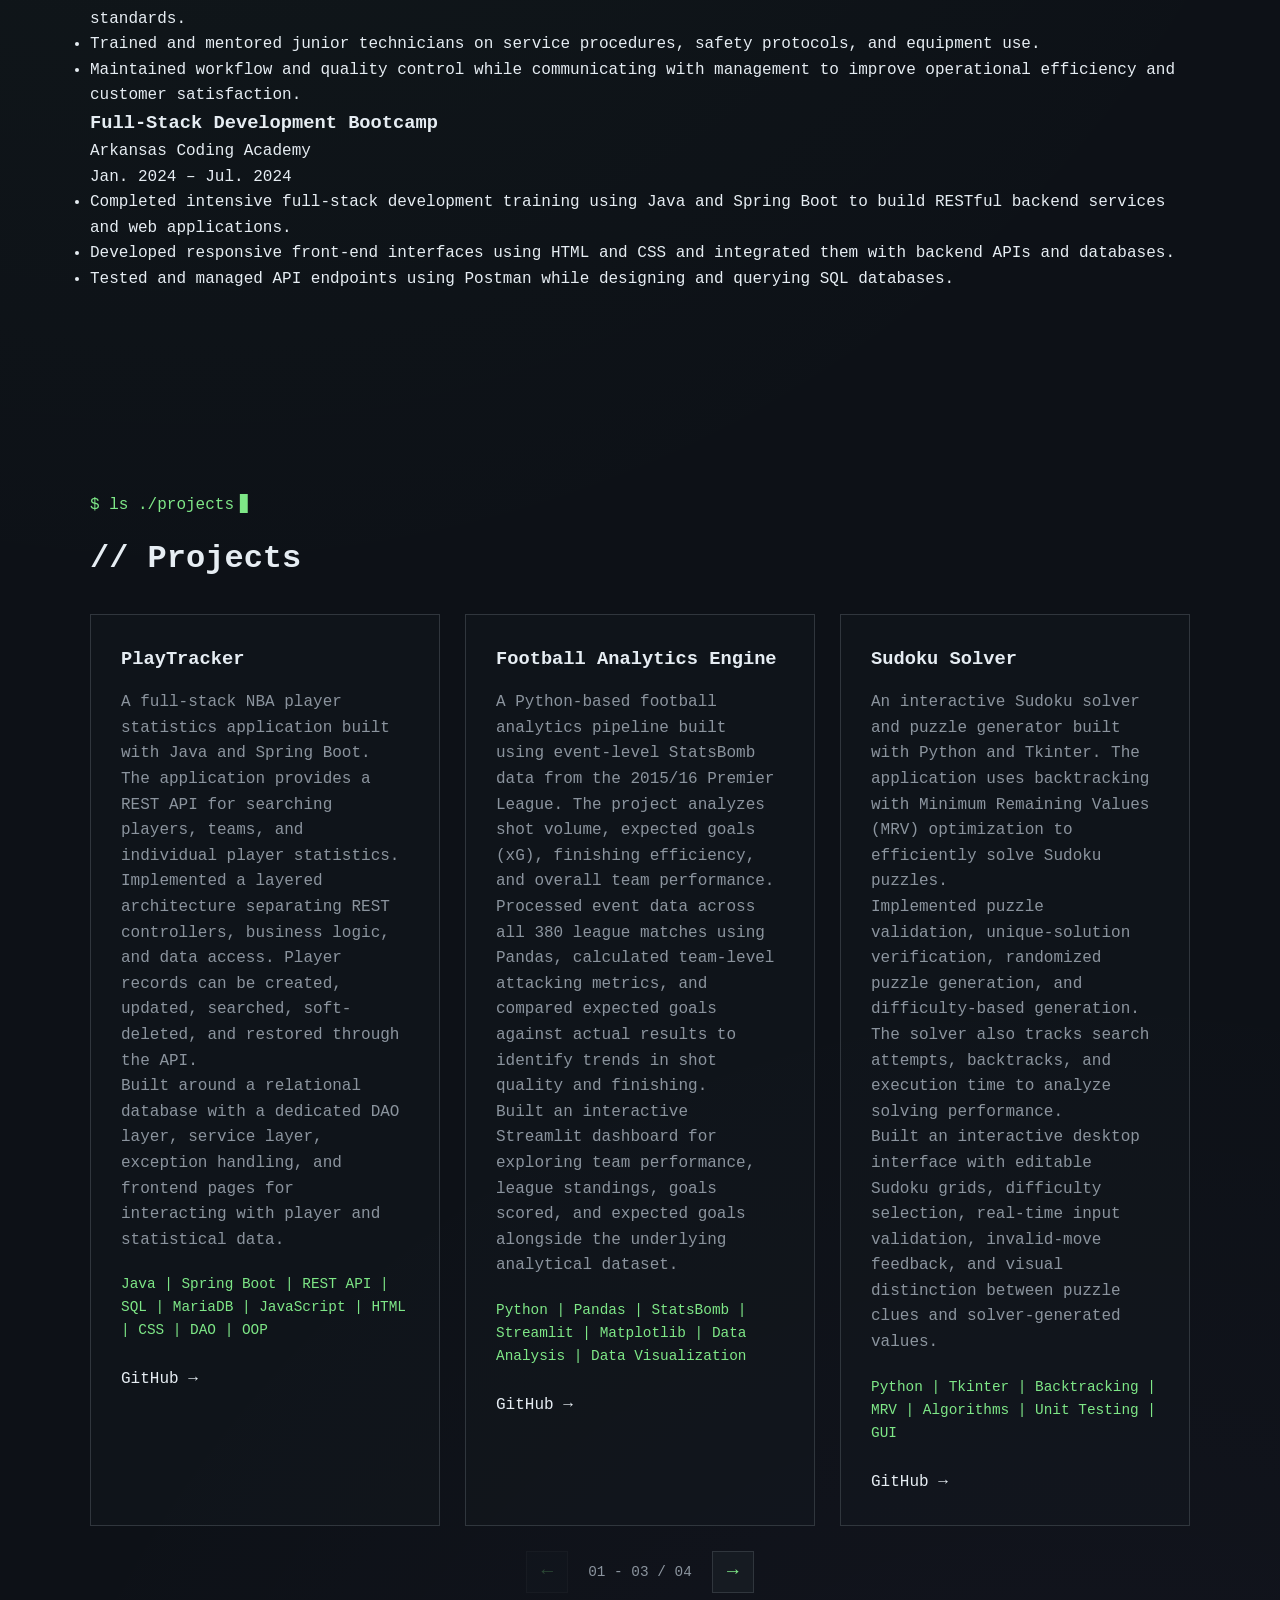
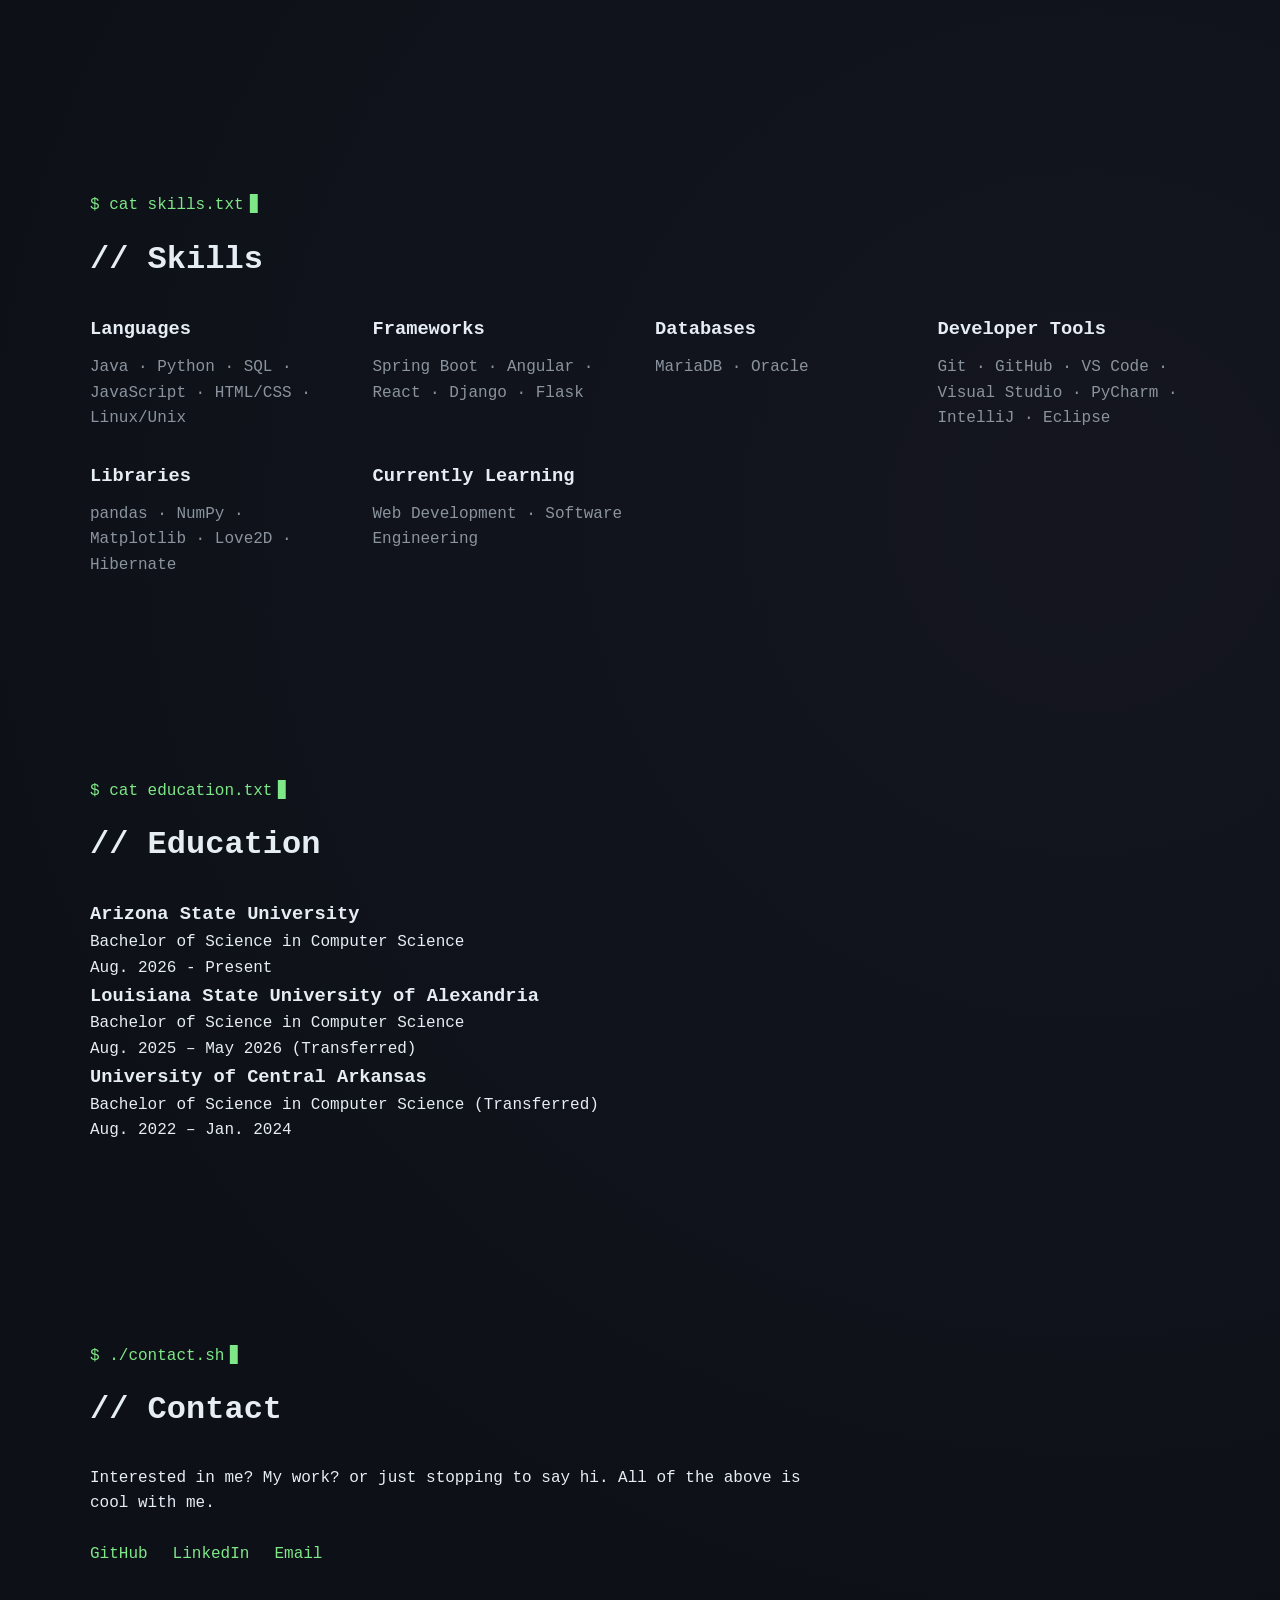
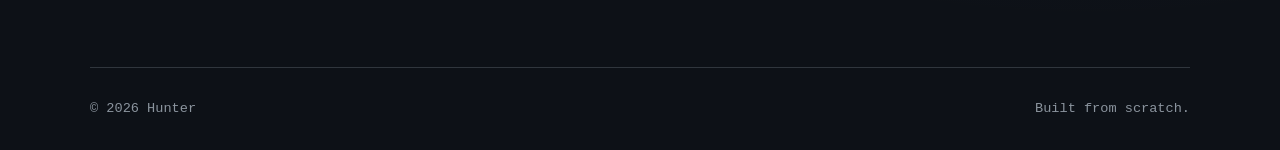
==== commit 982fa48d: "Merge branch 'main' of https://github.com/DustyLawnChair/hunna.github.io" ====
--- a/index.html
+++ b/index.html
@@ -1,6 +1,8 @@
 <!DOCTYPE html>
 <html lang="en">
+
 <head>
+
     <meta charset="UTF-8">
 
     <meta name="viewport" content="width=device-width, initial-scale=1.0">
@@ -10,23 +12,31 @@
     <link rel="stylesheet" href="style.css">
 
     <link rel="icon" type="image/png" href="favicon.png">
+
 </head>
 
+
 <body>
 
     <header>
+
         <nav>
+
             <a href="/" class="logo">hunna.dev</a>
 
             <div class="nav-links">
+
                 <a href="#about">// about</a>
                 <a href="#experience">// experience</a>
                 <a href="#projects">// projects</a>
                 <a href="#skills">// skills</a>
                 <a href="#education">// education</a>
                 <a href="#contact">// contact</a>
+
             </div>
+
         </nav>
+
     </header>
 
 
@@ -44,12 +54,12 @@
             <p class="intro">
                 I like building things, breaking them in the process, and figuring out why they broke.
             </p>
-            
+
             <p class="availability">
                 <span class="status-dot"></span>
                 Open to opportunities
             </p>
-            
+
             <div class="hero-buttons">
 
                 <a href="#projects">
@@ -108,11 +118,13 @@
                 <div class="experience-header">
 
                     <div>
+
                         <h3>Lube Technician</h3>
 
                         <p class="company">
                             Subaru of Little Rock
                         </p>
+
                     </div>
 
                     <span>
@@ -120,6 +132,7 @@
                     </span>
 
                 </div>
+
 
                 <ul>
 
@@ -151,11 +164,13 @@
                 <div class="experience-header">
 
                     <div>
+
                         <h3>Full-Stack Development Bootcamp</h3>
 
                         <p class="company">
                             Arkansas Coding Academy
                         </p>
+
                     </div>
 
                     <span>
@@ -163,6 +178,7 @@
                     </span>
 
                 </div>
+
 
                 <ul>
 
@@ -197,179 +213,213 @@
 
             <h2>// Projects</h2>
 
-
-            <div class="projects-container">
-
-
-                <!-- PLAYTRACKER -->
-                <article class="project-card">
-                
-                    <h3>PlayTracker</h3>
-                
-                    <p>
-                        A full-stack NBA player statistics application built with
-                        Java and Spring Boot. The application provides a REST API
-                        for searching players, teams, and individual player statistics.
-                    </p>
-                
-                    <p>
-                        Implemented a layered architecture separating REST controllers,
-                        business logic, and data access. Player records can be created,
-                        updated, searched, soft-deleted, and restored through the API.
-                    </p>
-                
-                    <p>
-                        Built around a relational database with a dedicated DAO layer,
-                        service layer, exception handling, and frontend pages for
-                        interacting with player and statistical data.
-                    </p>
-                
-                    <p class="technologies">
-                        Java · Spring Boot · REST API · SQL · MariaDB ·
-                        JavaScript · HTML · CSS · DAO · OOP
-                    </p>
-                
-                    <div class="project-links">
-                
-                        <a href="https://github.com/DustyLawnChair/HunnasProjects"
-                           target="_blank"
-                           rel="noopener noreferrer">
-                            GitHub →
-                        </a>
-                
-                    </div>
-                
-                </article>
-
-                <!-- FOOTBALL ANALYTICS ENGINE -->
-                <article class="project-card">
-
-                    <h3>Football Analytics Engine</h3>
-
-                    <p>
-                        A Python-based football analytics pipeline built using
-                        event-level StatsBomb data from the 2015/16 Premier League.
-                        The project analyzes shot volume, expected goals (xG),
-                        finishing efficiency, and overall team performance.
-                    </p>
-
-                    <p>
-                        Processed event data across all 380 league matches using
-                        Pandas, calculated team-level attacking metrics, and
-                        compared expected goals against actual results to identify
-                        trends in shot quality and finishing.
-                    </p>
-
-                    <p>
-                        Built an interactive Streamlit dashboard for exploring team
-                        performance, league standings, goals scored, and expected
-                        goals alongside the underlying analytical dataset.
-                    </p>
-
-                    <p class="technologies">
-                        Python · Pandas · StatsBomb · Streamlit · Matplotlib ·
-                        Data Analysis · Data Visualization
-                    </p>
-
-                    <div class="project-links">
-
-                        <a href="https://github.com/DustyLawnChair/football-analytics-engine"
-                        target="_blank"
-                        rel="noopener noreferrer">
-                            GitHub →
-                        </a>
-
-                    </div>
-
-                </article>
-
-
-                <!-- BLACKJACK -->
-                <article class="project-card">
-
-                <h3>BlackJack Game</h3>
-
-                <p>
-                    A Java desktop Blackjack application built with Swing and
-                    AWT, featuring a graphical interface for playing against
-                    a computer-controlled dealer.
-                </p>
-            
-                <p>
-                    Implemented object-oriented game logic including card
-                    creation, deck management, randomized dealing, player and
-                    dealer hands, score calculation, and ace handling.
-                </p>
-            
-                <p>
-                    Built custom graphical rendering for the game board and
-                    integrated card image assets to display the player's and
-                    dealer's hands.
-                </p>
-            
-                <p class="technologies">
-                    Java · Swing · AWT · OOP · GUI
-                </p>
-            
-                <div class="project-links">
-            
-                    <a href="https://github.com/DustyLawnChair/BlackJack"
-                       target="_blank"
-                       rel="noopener noreferrer">
-                        GitHub →
-                    </a>
-            
-                </div>
-            
-            </article>
-
-
-                <!-- FISH'N WEATHER -->
-<article class="project-card">
-
-    <h3>Fish'n Weather</h3>
-
-    <p>
-        A full-stack weather and fishing application built with
-        Java and Spring Boot. The application combines weather,
-        astronomical, and mapping data to provide fishing
-        conditions for a selected location.
-    </p>
-
-    <p>
-        Implemented interactive maps with Leaflet, integrated
-        external APIs for weather and location data, and
-        developed a fishing condition rating based on environmental
-        factors.
-    </p>
-
-    <p>
-        Deployed as a containerized Spring Boot application using
-        Docker and hosted on Render.
-    </p>
-
-    <p class="technologies">
-        Java · Spring Boot · JavaScript · Thymeleaf ·
-        Leaflet · HTML · CSS · REST APIs · Docker
-    </p>
-
-    <div class="project-links">
-
-        <a href="https://github.com/DustyLawnChair/Fishing-Weather-App"
-           target="_blank"
-           rel="noopener noreferrer">
-            GitHub →
-        </a>
-
-        <a href="https://fishing-weather-app.onrender.com"
-           target="_blank"
-           rel="noopener noreferrer">
-            Live Demo →
-        </a>
-
-    </div>
-
-</article>
+            <div class="projects-wrapper">
+
+                <div class="projects-container">
+
+
+                    <!-- PLAYTRACKER -->
+                    <article class="project-card">
+
+                        <h3>PlayTracker</h3>
+
+                        <p>
+                            A full-stack NBA player statistics application built with
+                            Java and Spring Boot. The application provides a REST API
+                            for searching players, teams, and individual player statistics.
+                        </p>
+
+                        <p>
+                            Implemented a layered architecture separating REST controllers,
+                            business logic, and data access. Player records can be created,
+                            updated, searched, soft-deleted, and restored through the API.
+                        </p>
+
+                        <p>
+                            Built around a relational database with a dedicated DAO layer,
+                            service layer, exception handling, and frontend pages for
+                            interacting with player and statistical data.
+                        </p>
+
+                        <p class="technologies">
+                            Java | Spring Boot | REST API | SQL | MariaDB |
+                            JavaScript | HTML | CSS | DAO | OOP
+                        </p>
+
+                        <div class="project-links">
+
+                            <a href="https://github.com/DustyLawnChair/HunnasProjects"
+                               target="_blank"
+                               rel="noopener noreferrer">
+                                GitHub →
+                            </a>
+
+                        </div>
+
+                    </article>
+
+
+                    <!-- FOOTBALL ANALYTICS ENGINE -->
+                    <article class="project-card">
+
+                        <h3>Football Analytics Engine</h3>
+
+                        <p>
+                            A Python-based football analytics pipeline built using
+                            event-level StatsBomb data from the 2015/16 Premier League.
+                            The project analyzes shot volume, expected goals (xG),
+                            finishing efficiency, and overall team performance.
+                        </p>
+
+                        <p>
+                            Processed event data across all 380 league matches using
+                            Pandas, calculated team-level attacking metrics, and
+                            compared expected goals against actual results to identify
+                            trends in shot quality and finishing.
+                        </p>
+
+                        <p>
+                            Built an interactive Streamlit dashboard for exploring team
+                            performance, league standings, goals scored, and expected
+                            goals alongside the underlying analytical dataset.
+                        </p>
+
+                        <p class="technologies">
+                            Python | Pandas | StatsBomb | Streamlit | Matplotlib |
+                            Data Analysis | Data Visualization
+                        </p>
+
+                        <div class="project-links">
+
+                            <a href="https://github.com/DustyLawnChair/football-analytics-engine"
+                               target="_blank"
+                               rel="noopener noreferrer">
+                                GitHub →
+                            </a>
+
+                        </div>
+
+                    </article>
+
+
+                    <!-- SUDOKU SOLVER -->
+                    <article class="project-card">
+
+                        <h3>Sudoku Solver</h3>
+
+                        <p>
+                            An interactive Sudoku solver and puzzle generator built with
+                            Python and Tkinter. The application uses backtracking with
+                            Minimum Remaining Values (MRV) optimization to efficiently
+                            solve Sudoku puzzles.
+                        </p>
+
+                        <p>
+                            Implemented puzzle validation, unique-solution verification,
+                            randomized puzzle generation, and difficulty-based generation.
+                            The solver also tracks search attempts, backtracks, and execution
+                            time to analyze solving performance.
+                        </p>
+
+                        <p>
+                            Built an interactive desktop interface with editable Sudoku grids,
+                            difficulty selection, real-time input validation, invalid-move
+                            feedback, and visual distinction between puzzle clues and
+                            solver-generated values.
+                        </p>
+
+                        <p class="technologies">
+                            Python | Tkinter | Backtracking | MRV | Algorithms |
+                            Unit Testing | GUI
+                        </p>
+
+                        <div class="project-links">
+
+                            <a href="https://github.com/DustyLawnChair/sudoku-solver"
+                               target="_blank"
+                               rel="noopener noreferrer">
+                                GitHub →
+                            </a>
+
+                        </div>
+
+                    </article>
+
+
+                    <!-- FISH'N WEATHER -->
+                    <article class="project-card">
+
+                        <h3>Fish'n Weather</h3>
+
+                        <p>
+                            A full-stack weather and fishing application built with
+                            Java and Spring Boot. The application combines weather,
+                            astronomical, and mapping data to provide fishing
+                            conditions for a selected location.
+                        </p>
+
+                        <p>
+                            Implemented interactive maps with Leaflet, integrated
+                            external APIs for weather and location data, and
+                            developed a fishing condition rating based on environmental
+                            factors.
+                        </p>
+
+                        <p>
+                            Deployed as a containerized Spring Boot application using
+                            Docker and hosted on Render.
+                        </p>
+
+                        <p class="technologies">
+                            Java | Spring Boot | JavaScript | Thymeleaf |
+                            Leaflet | HTML | CSS | REST APIs | Docker
+                        </p>
+
+                        <div class="project-links">
+
+                            <a href="https://github.com/DustyLawnChair/Fishing-Weather-App"
+                               target="_blank"
+                               rel="noopener noreferrer">
+                                GitHub →
+                            </a>
+
+                            <a href="https://fishing-weather-app.onrender.com"
+                               target="_blank"
+                               rel="noopener noreferrer">
+                                Live Demo →
+                            </a>
+
+                        </div>
+
+                    </article>
+
+                </div>
+
+
+                <!-- PROJECT CAROUSEL CONTROLS -->
+                <div class="carousel-controls">
+
+                    <button
+                        class="carousel-button"
+                        id="projects-prev"
+                        aria-label="Previous projects">
+                        ←
+                    </button>
+
+                    <span
+                        class="carousel-indicator"
+                        id="projects-indicator">
+                        01 - 03 / 04
+                    </span>
+
+                    <button
+                        class="carousel-button"
+                        id="projects-next"
+                        aria-label="Next projects">
+                        →
+                    </button>
+
+                </div>
 
             </div>
 
@@ -387,59 +437,71 @@
             <div class="skills-container">
 
                 <div>
+
                     <h3>Languages</h3>
 
                     <p>
                         Java · Python · SQL · JavaScript ·
                         HTML/CSS · Linux/Unix
                     </p>
+
                 </div>
 
 
                 <div>
+
                     <h3>Frameworks</h3>
 
                     <p>
                         Spring Boot · Angular · React ·
                         Django · Flask
                     </p>
+
                 </div>
 
 
                 <div>
+
                     <h3>Databases</h3>
 
                     <p>
                         MariaDB · Oracle
                     </p>
+
                 </div>
 
 
                 <div>
+
                     <h3>Developer Tools</h3>
 
                     <p>
                         Git · GitHub · VS Code · Visual Studio ·
                         PyCharm · IntelliJ · Eclipse
                     </p>
+
                 </div>
 
 
                 <div>
+
                     <h3>Libraries</h3>
 
                     <p>
                         pandas · NumPy · Matplotlib · Love2D · Hibernate
                     </p>
+
                 </div>
 
 
                 <div>
+
                     <h3>Currently Learning</h3>
 
                     <p>
                         Web Development · Software Engineering
                     </p>
+
                 </div>
 
             </div>
@@ -449,10 +511,11 @@
 
         <!-- EDUCATION -->
         <section id="education">
-            
+
             <p class="terminal-line">$ cat education.txt</p>
 
             <h2>// Education</h2>
+
 
             <article class="education-item">
 
@@ -554,5 +617,139 @@
 
     </footer>
 
+
+    <!-- PROJECT CAROUSEL -->
+    <script>
+
+        const projectsContainer =
+            document.querySelector(".projects-container");
+
+        const projectCards =
+            document.querySelectorAll(".project-card");
+
+        const previousButton =
+            document.getElementById("projects-prev");
+
+        const nextButton =
+            document.getElementById("projects-next");
+
+        const indicator =
+            document.getElementById("projects-indicator");
+
+        let currentProject = 0;
+
+
+        function getProjectsPerView() {
+
+            return window.innerWidth <= 700 ? 1 : 3;
+
+        }
+
+
+        function getMaxProject() {
+
+            return Math.max(
+                0,
+                projectCards.length - getProjectsPerView()
+            );
+
+        }
+
+
+        function updateCarousel() {
+
+            const projectsPerView =
+                getProjectsPerView();
+
+            const maxProject =
+                getMaxProject();
+
+
+            if (currentProject > maxProject) {
+                currentProject = maxProject;
+            }
+
+
+            if (currentProject < 0) {
+                currentProject = 0;
+            }
+
+
+            const cardWidth =
+                projectCards[0].offsetWidth;
+
+            const gap = 25;
+
+
+            projectsContainer.scrollTo({
+
+                left:
+                    currentProject *
+                    (cardWidth + gap),
+
+                behavior: "smooth"
+
+            });
+
+
+            if (projectsPerView === 1) {
+
+                indicator.textContent =
+                    `${String(currentProject + 1).padStart(2, "0")} / 04`;
+
+            } else {
+
+                indicator.textContent =
+                    currentProject === 0
+                        ? "01 - 03 / 04"
+                        : "02 - 04 / 04";
+
+            }
+
+
+            previousButton.disabled =
+                currentProject === 0;
+
+            nextButton.disabled =
+                currentProject === maxProject;
+
+        }
+
+
+        nextButton.addEventListener(
+            "click",
+            () => {
+
+                currentProject++;
+
+                updateCarousel();
+
+            }
+        );
+
+
+        previousButton.addEventListener(
+            "click",
+            () => {
+
+                currentProject--;
+
+                updateCarousel();
+
+            }
+        );
+
+
+        window.addEventListener(
+            "resize",
+            updateCarousel
+        );
+
+
+        updateCarousel();
+
+    </script>
+
 </body>
-</html>
+
+</html>
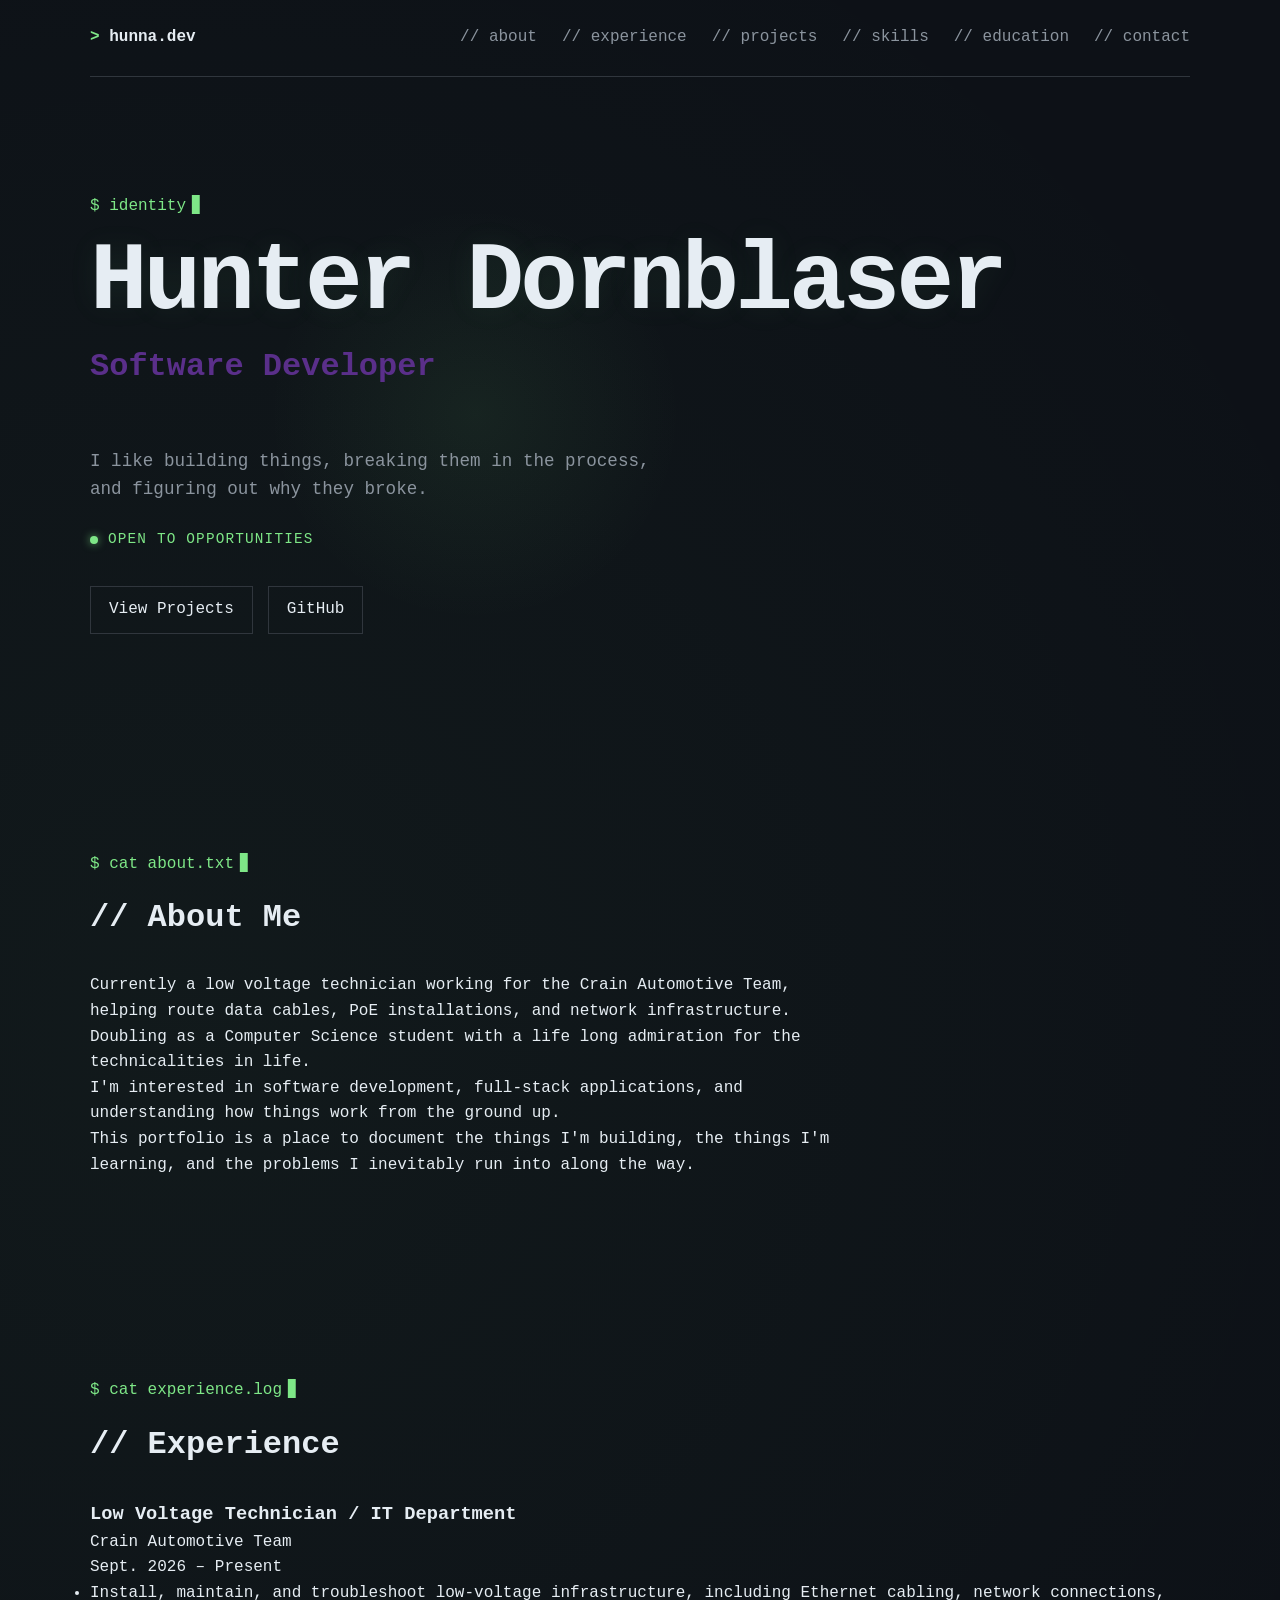
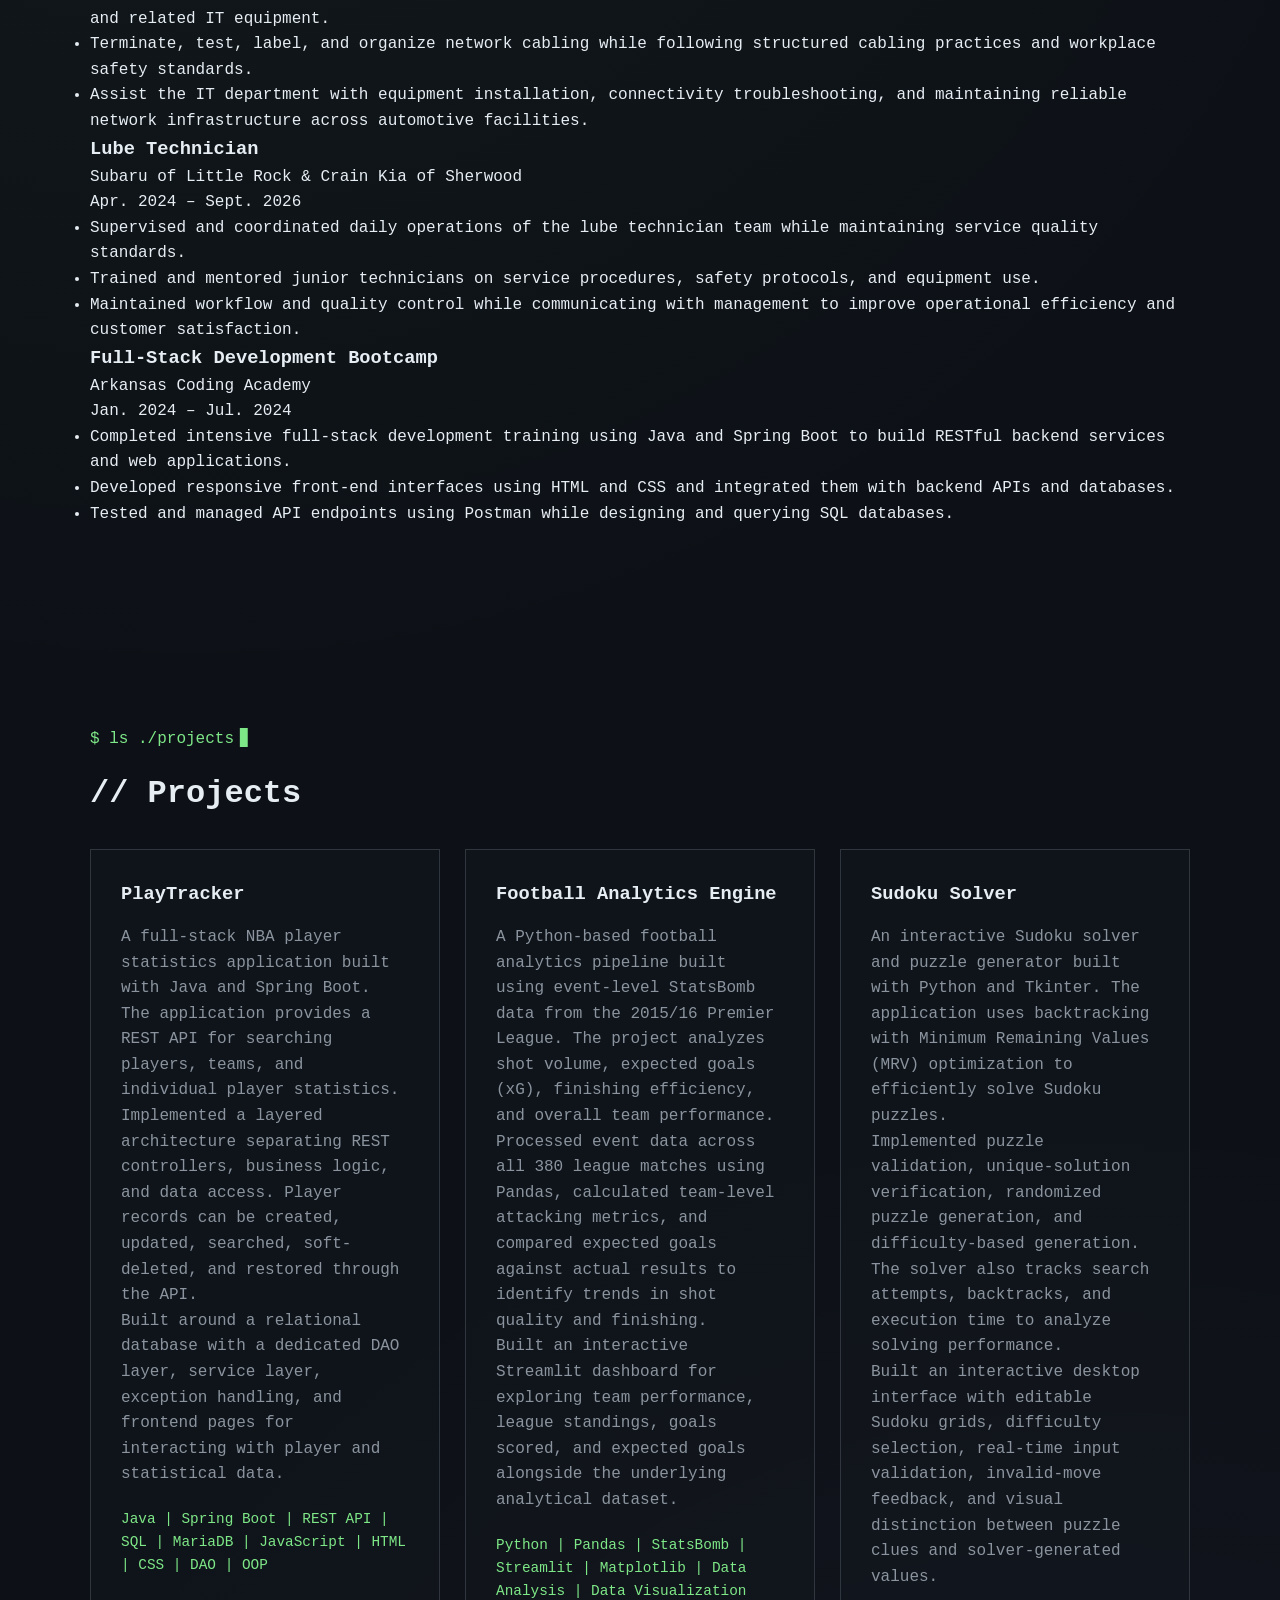
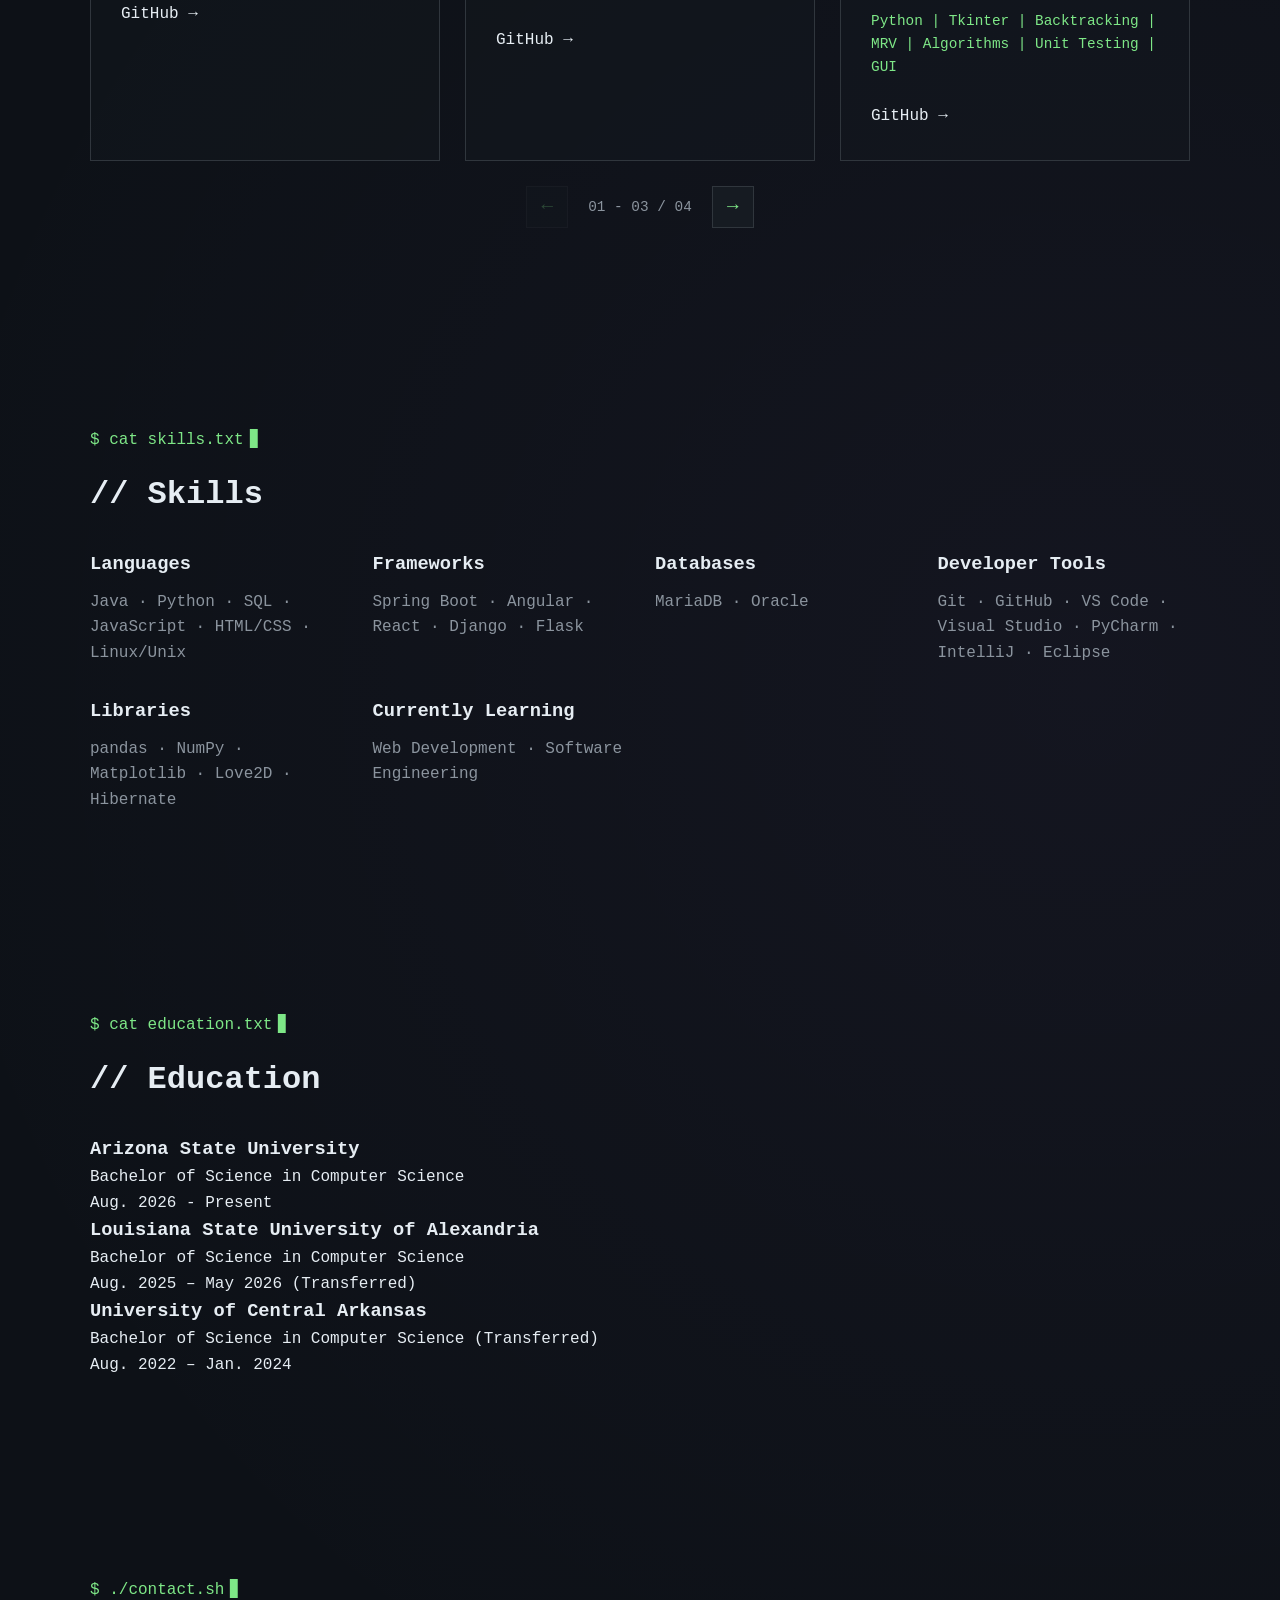
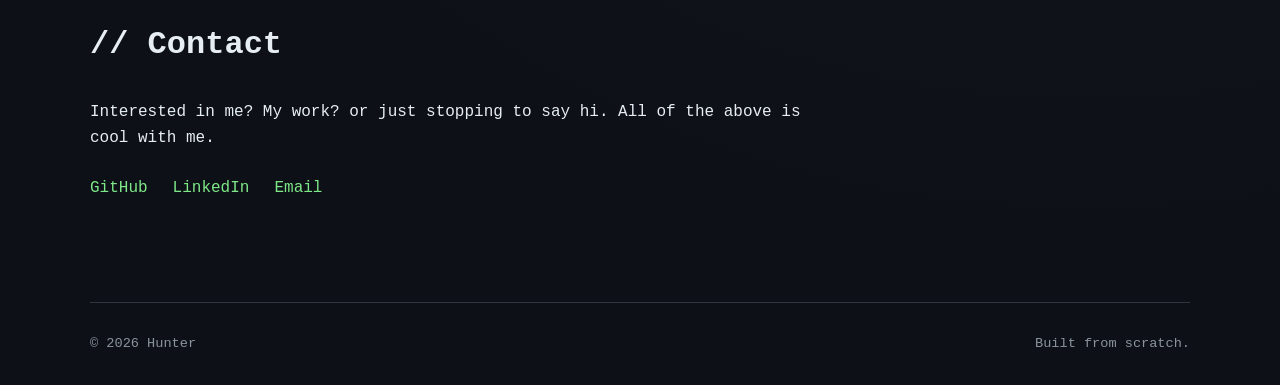
==== commit 20600656: "Updated job experience section" ====
--- a/index.html
+++ b/index.html
@@ -112,23 +112,69 @@
 
             <h2>// Experience</h2>
 
-
+            
             <article class="experience-item">
 
                 <div class="experience-header">
 
                     <div>
 
+                        <h3>Low Voltage Technician / IT Department</h3>
+
+                        <p class="company">
+                            Crain Automotive Team
+                        </p>
+
+                    </div>
+
+                    <span>
+                        Sept. 2026 – Present
+                    </span>
+
+                </div>
+
+
+                <ul>
+
+                    <li>
+                        Install, maintain, and troubleshoot low-voltage
+                        infrastructure, including Ethernet cabling, network
+                        connections, and related IT equipment.
+                    </li>
+
+                    <li>
+                        Terminate, test, label, and organize network cabling
+                        while following structured cabling practices and
+                        workplace safety standards.
+                    </li>
+
+                    <li>
+                        Assist the IT department with equipment installation,
+                        connectivity troubleshooting, and maintaining reliable
+                        network infrastructure across automotive facilities.
+                    </li>
+
+                </ul>
+
+            </article>
+
+
+            <article class="experience-item">
+
+                <div class="experience-header">
+
+                    <div>
+
                         <h3>Lube Technician</h3>
 
                         <p class="company">
-                            Subaru of Little Rock
+                            Subaru of Little Rock & Crain Kia of Sherwood
                         </p>
 
                     </div>
 
                     <span>
-                        Apr. 2024 – Present
+                        Apr. 2024 – Sept. 2026
                     </span>
 
                 </div>
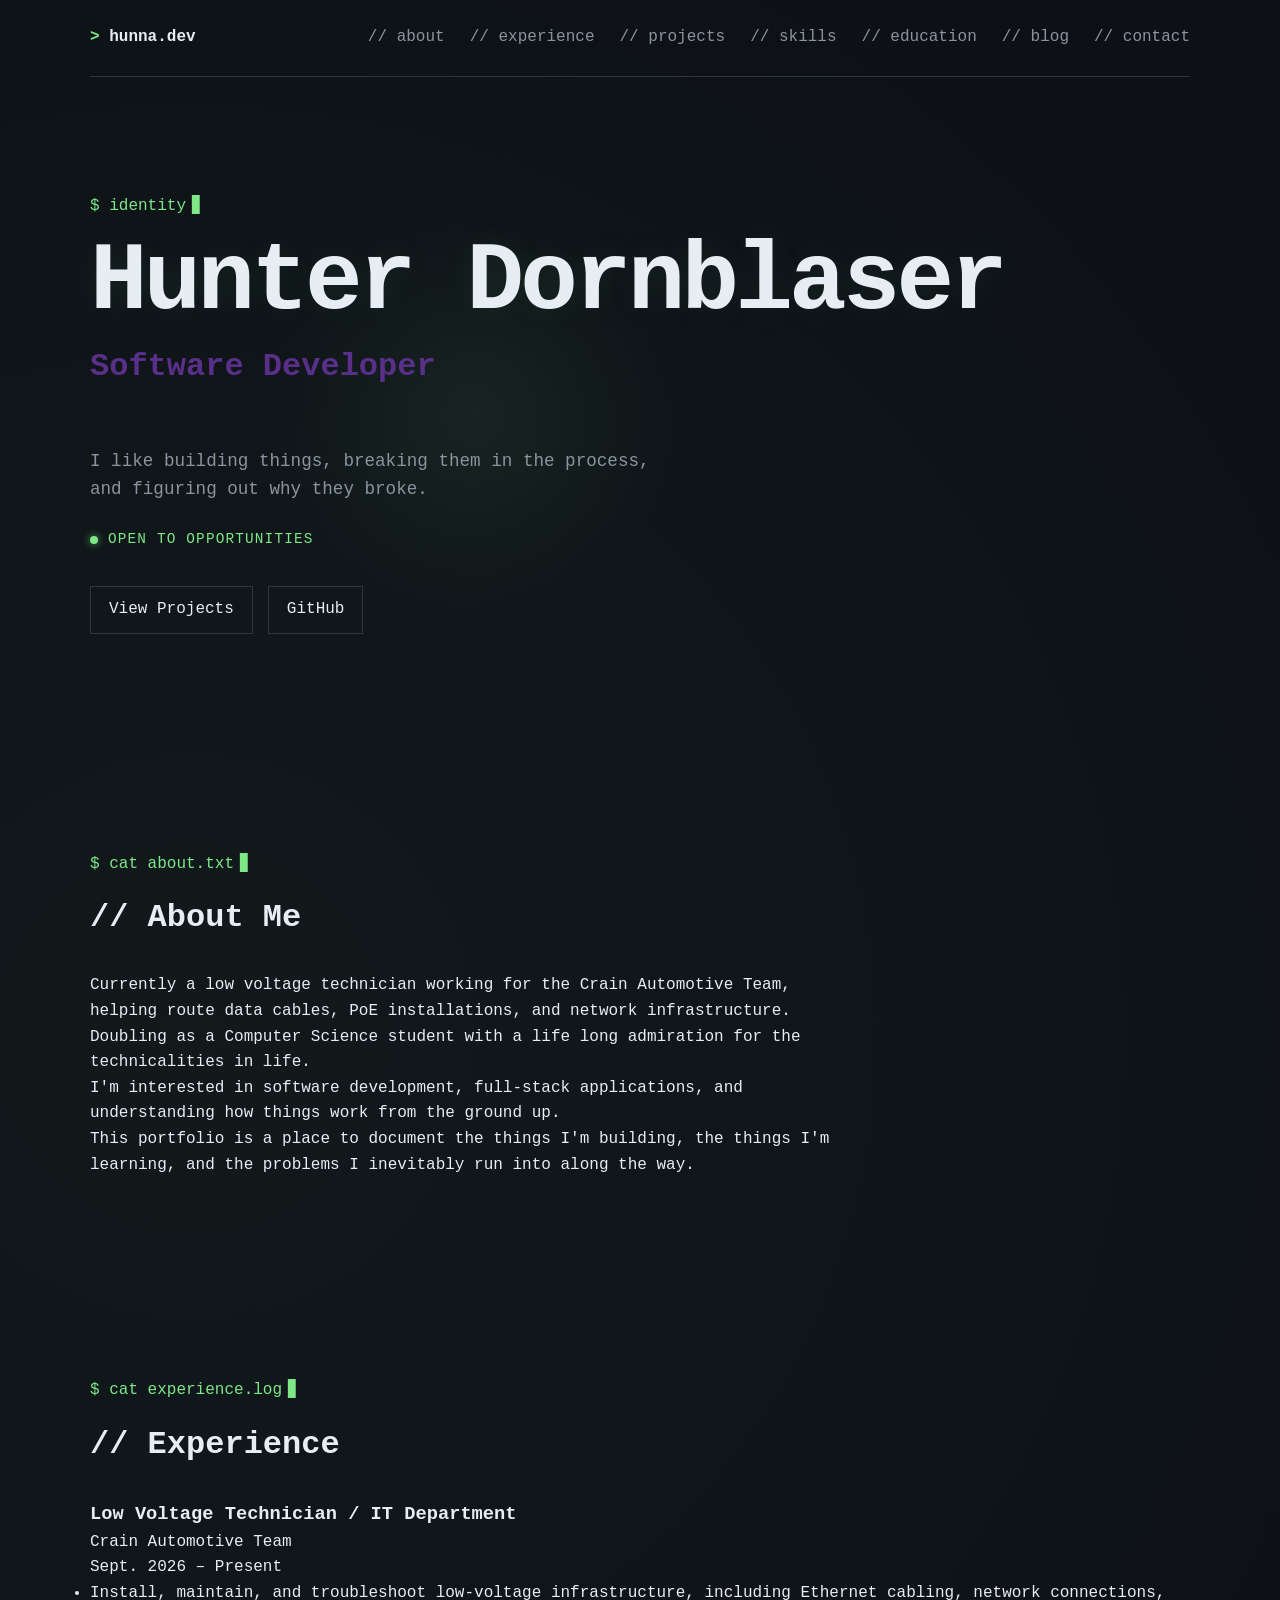
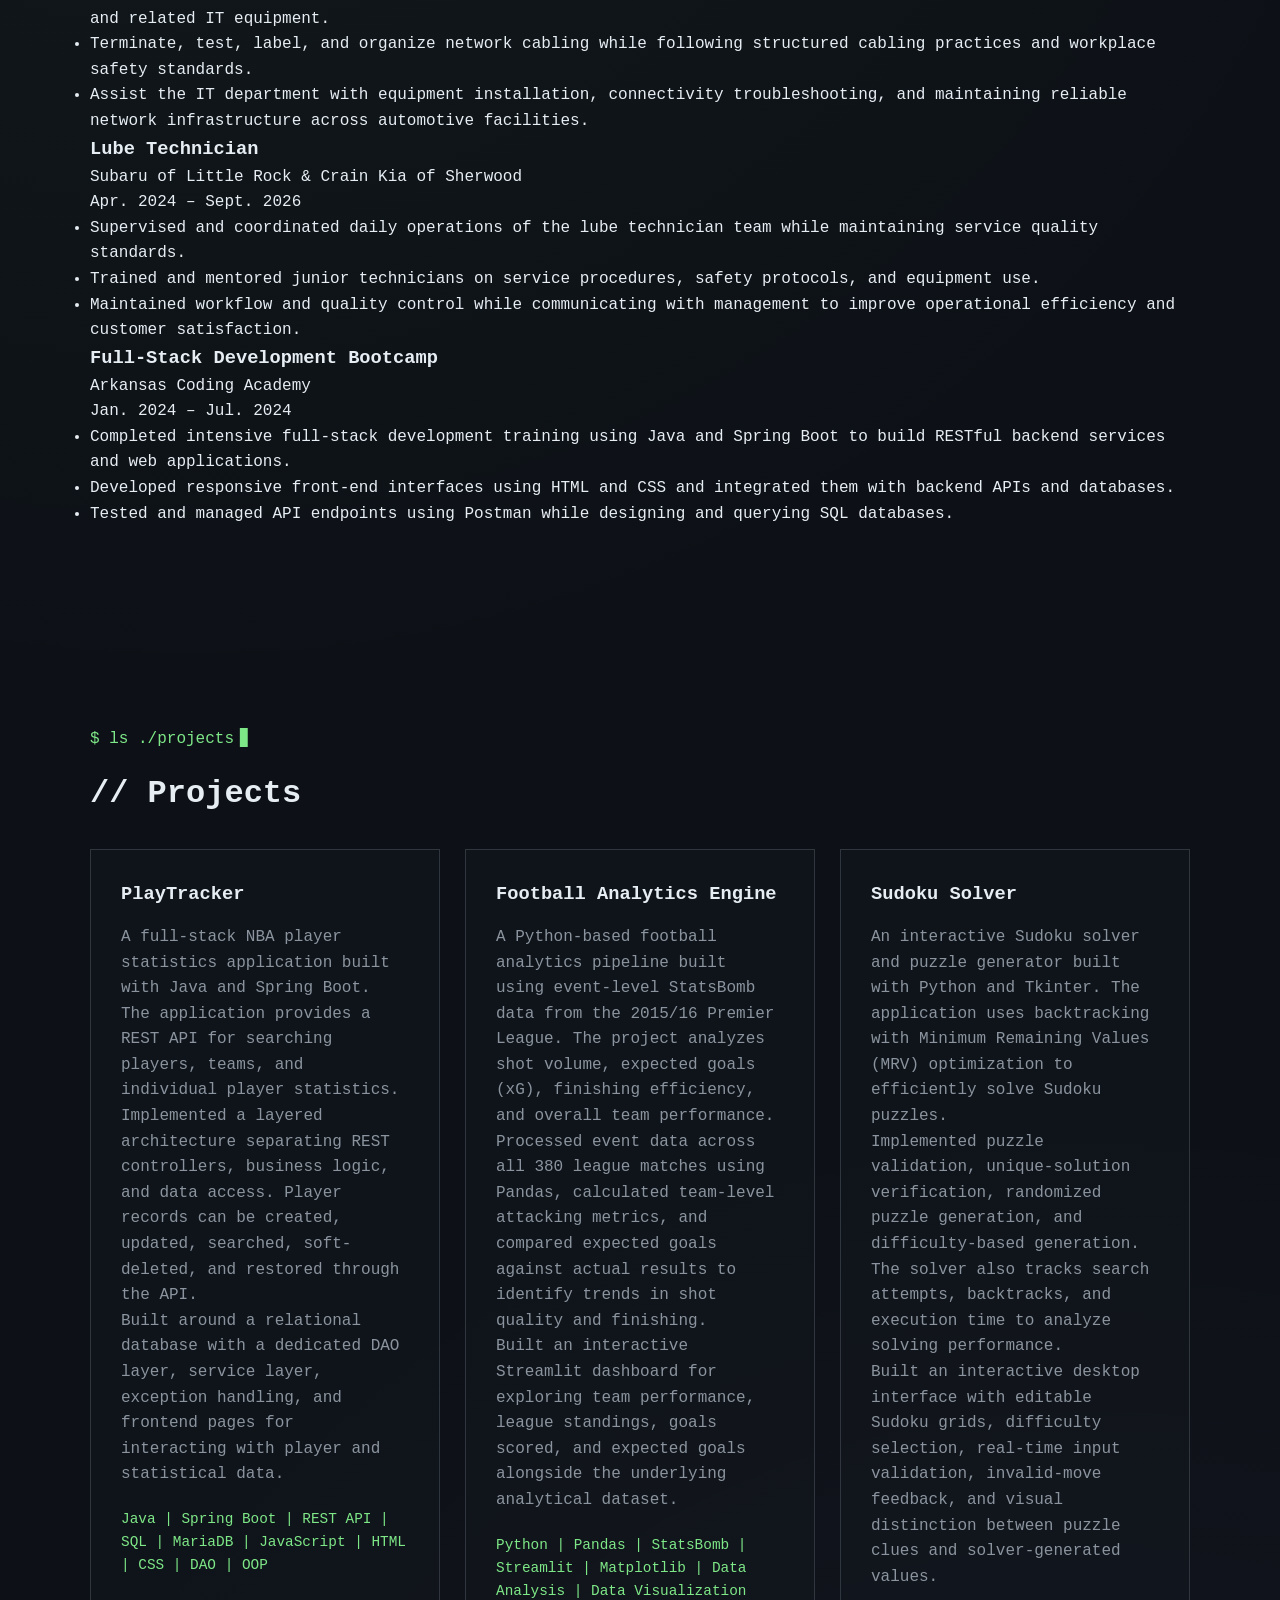
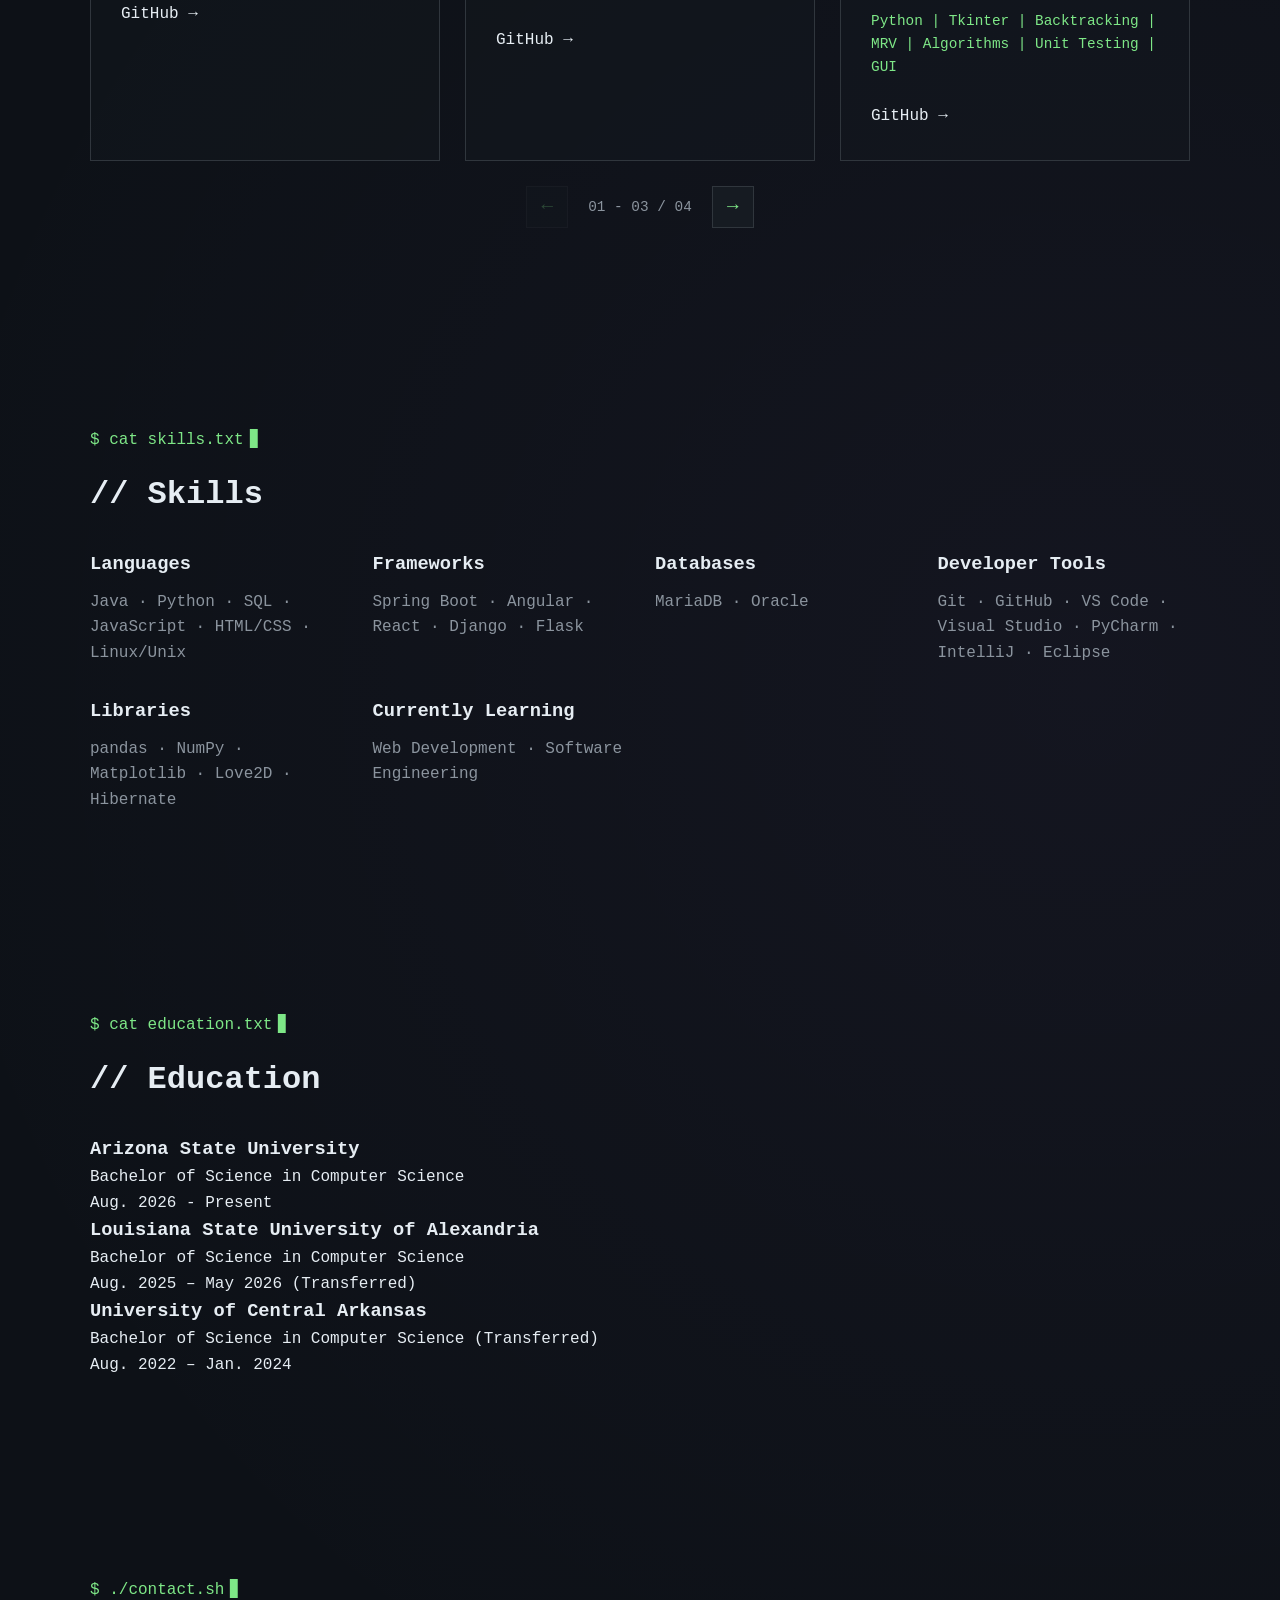
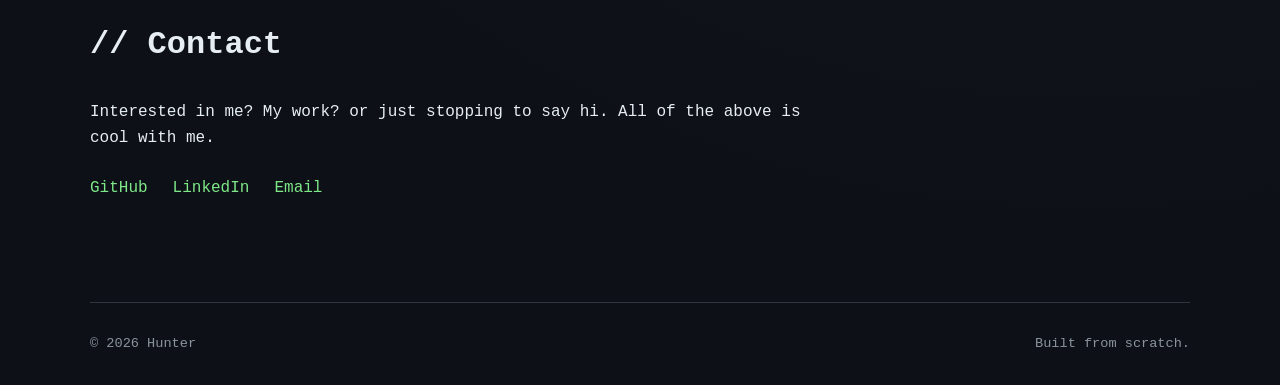
==== commit e799f1ef: "Add blog link to navigation" ====
--- a/index.html
+++ b/index.html
@@ -31,6 +31,7 @@
                 <a href="#projects">// projects</a>
                 <a href="#skills">// skills</a>
                 <a href="#education">// education</a>
+                <a href="#blog">// blog</a>
                 <a href="#contact">// contact</a>
 
             </div>
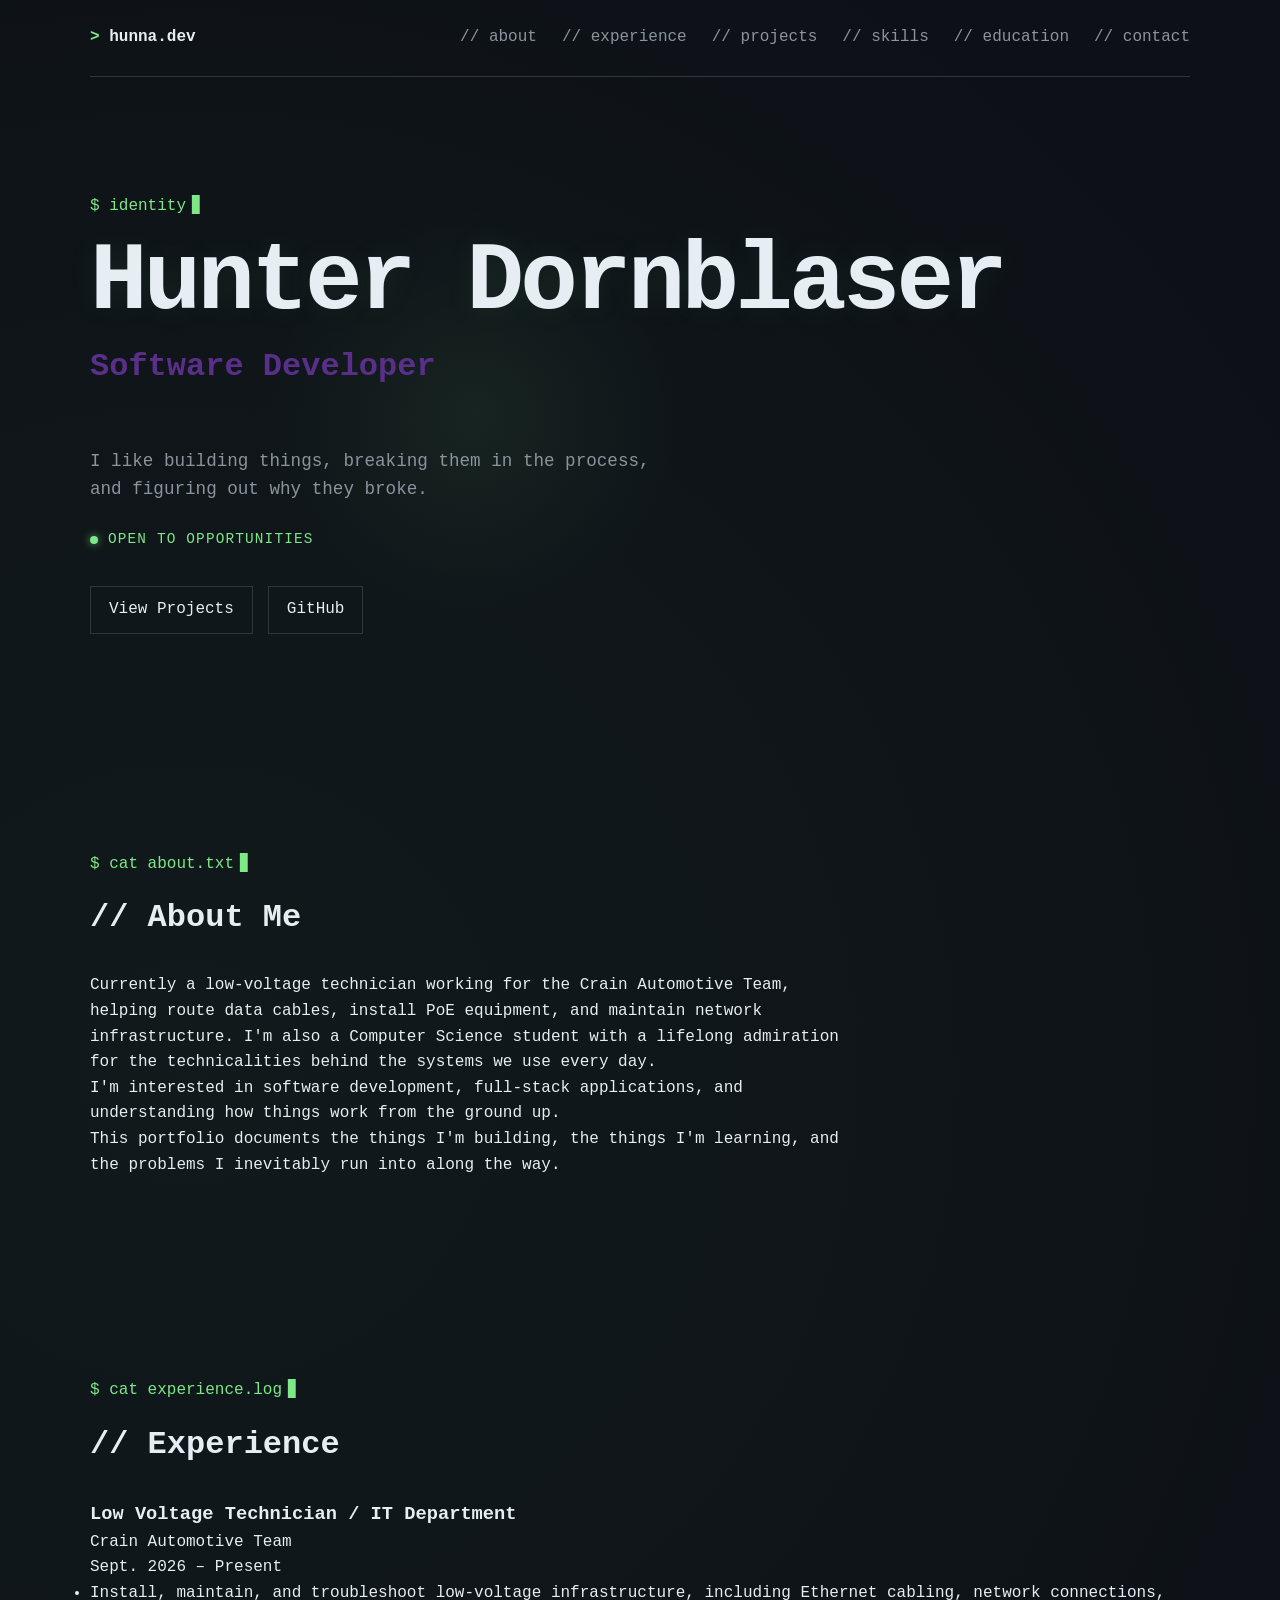
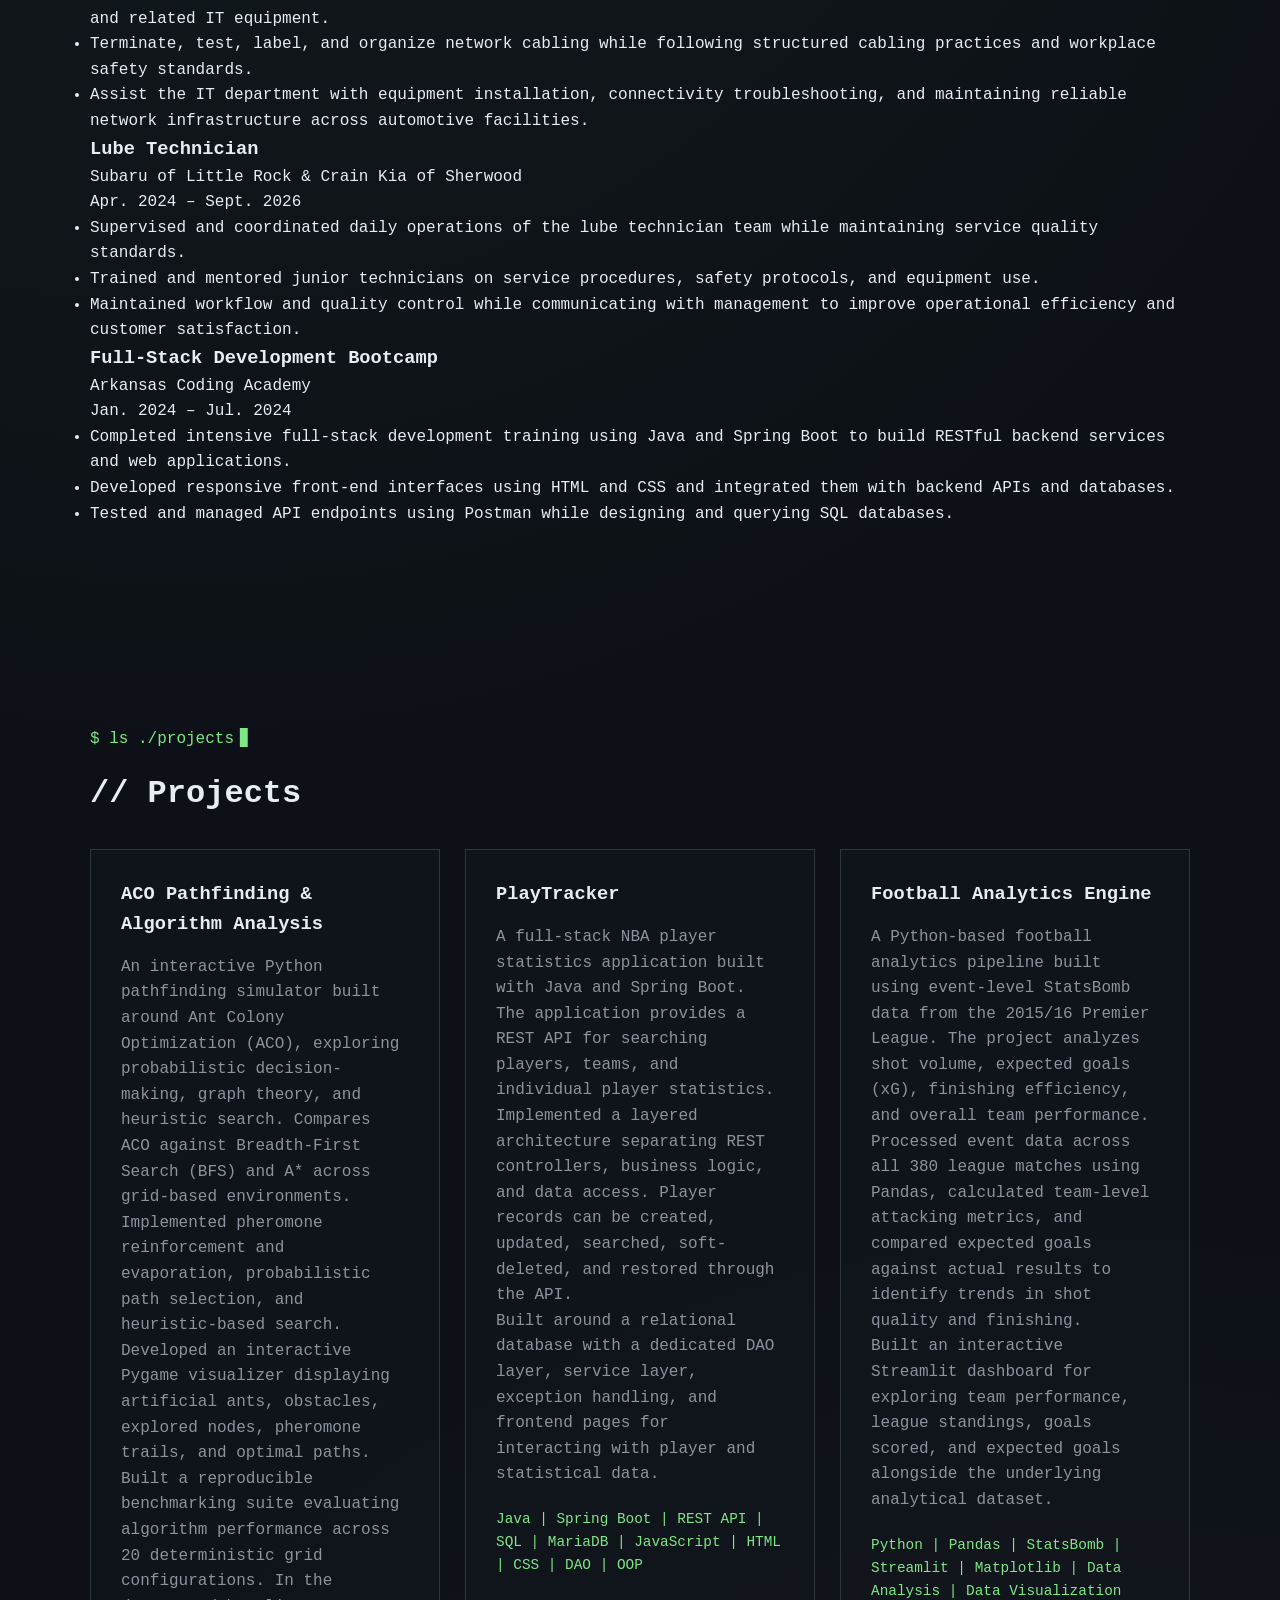
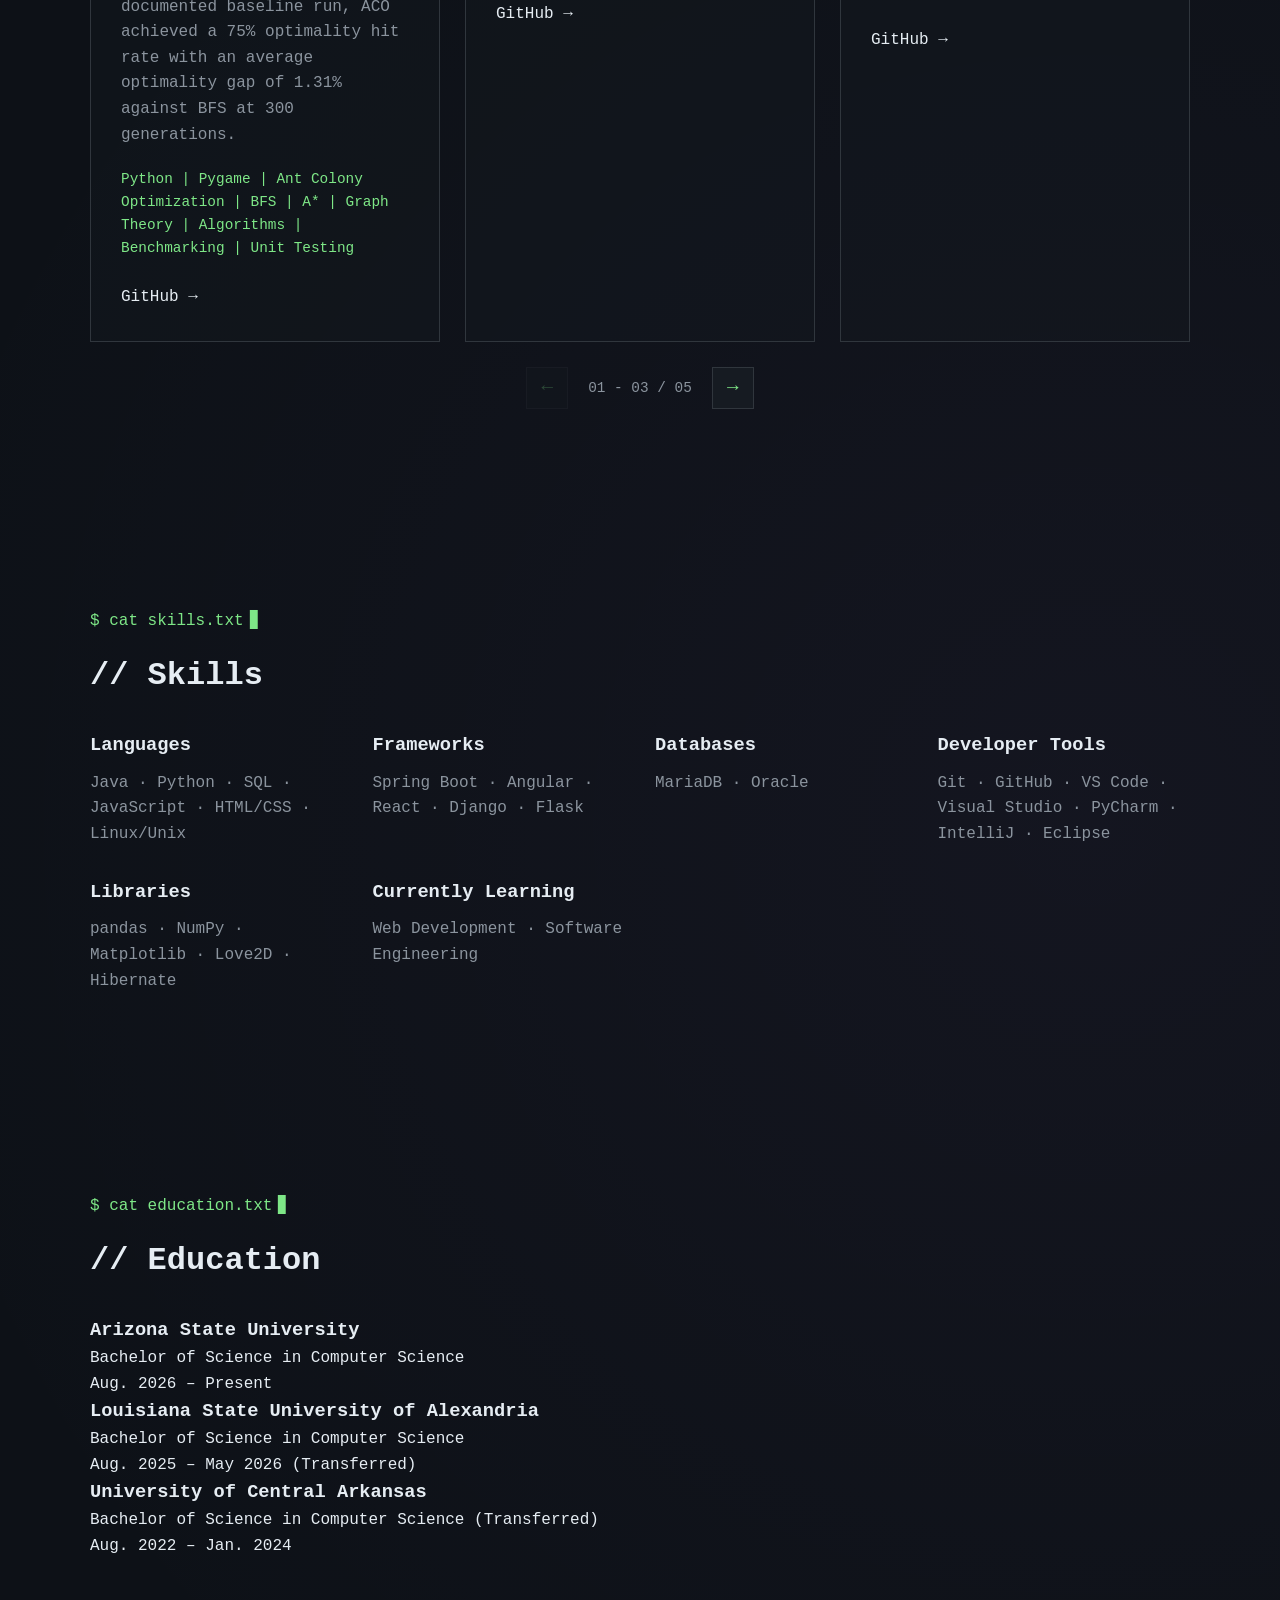
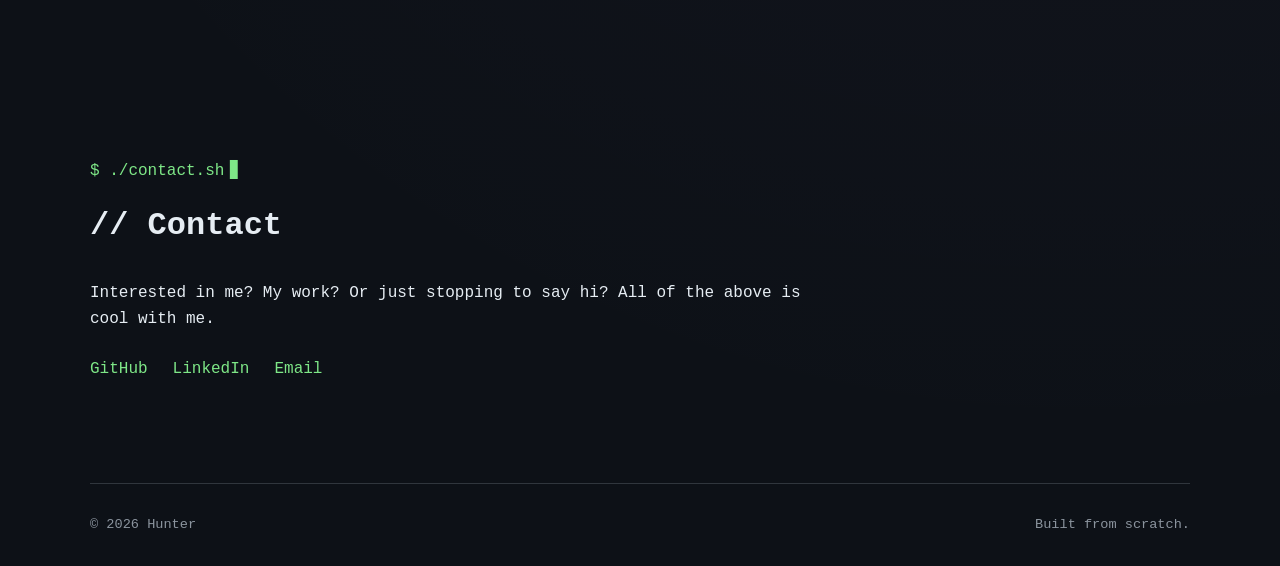
==== commit 488ba2fb: "Add ACO pathfinding project to projects tab" ====
--- a/index.html
+++ b/index.html
@@ -1,802 +1,463 @@
+
 <!DOCTYPE html>
 <html lang="en">
-
 <head>
-
     <meta charset="UTF-8">
-
     <meta name="viewport" content="width=device-width, initial-scale=1.0">
-
-    <title>Hunna.dev - Software Developer</title>
-
+    <meta name="description" content="Hunter Dornblaser — software developer and Computer Science student building software, algorithms, and full-stack applications.">
+    <meta name="theme-color" content="#0b0b0f">
+    <title>Hunna.dev | Hunter Dornblaser</title>
     <link rel="stylesheet" href="style.css">
-
     <link rel="icon" type="image/png" href="favicon.png">
-
 </head>
 
-
 <body>
-
     <header>
-
-        <nav>
-
-            <a href="/" class="logo">hunna.dev</a>
-
+        <nav aria-label="Main navigation">
+            <a class="logo" href="/" aria-label="Hunna.dev home">hunna.dev</a>
             <div class="nav-links">
-
                 <a href="#about">// about</a>
                 <a href="#experience">// experience</a>
                 <a href="#projects">// projects</a>
                 <a href="#skills">// skills</a>
                 <a href="#education">// education</a>
-                <a href="#blog">// blog</a>
                 <a href="#contact">// contact</a>
-
             </div>
-
         </nav>
-
     </header>
 
-
     <main>
-
-        <!-- HERO -->
-        <section id="hero">
-
+        <section id="hero" aria-labelledby="hero-title">
             <p class="terminal-line">$ identity</p>
-
-            <h1>Hunter Dornblaser</h1>
-
+            <h1 id="hero-title">Hunter Dornblaser</h1>
             <h2>Software Developer</h2>
-
             <p class="intro">
                 I like building things, breaking them in the process, and figuring out why they broke.
             </p>
-
             <p class="availability">
-                <span class="status-dot"></span>
+                <span class="status-dot" aria-hidden="true"></span>
                 Open to opportunities
             </p>
-
             <div class="hero-buttons">
-
-                <a href="#projects">
-                    View Projects
-                </a>
-
-                <a href="https://github.com/DustyLawnChair"
-                   target="_blank"
-                   rel="noopener noreferrer">
+                <a href="#projects">View Projects</a>
+                <a href="https://github.com/DustyLawnChair" target="_blank" rel="noopener noreferrer">
                     GitHub
                 </a>
-
             </div>
-
-        </section>
-
-
-        <!-- ABOUT -->
-        <section id="about">
-
+        </section>
+
+        <section id="about" aria-labelledby="about-title">
             <p class="terminal-line">$ cat about.txt</p>
-
-            <h2>// About Me</h2>
-
+            <h2 id="about-title">// About Me</h2>
             <p>
-                Currently a low voltage technician working for the Crain Automotive Team, helping route data cables, PoE installations, and network infrastructure. Doubling as a
-                Computer Science student with a life long admiration
-                for the technicalities in life.
-            </p>
-
+                Currently a low-voltage technician working for the Crain Automotive Team,
+                helping route data cables, install PoE equipment, and maintain network
+                infrastructure. I'm also a Computer Science student with a lifelong
+                admiration for the technicalities behind the systems we use every day.
+            </p>
             <p>
-                I'm interested in software development, full-stack
-                applications, and understanding how things work from
-                the ground up.
-            </p>
-
+                I'm interested in software development, full-stack applications, and
+                understanding how things work from the ground up.
+            </p>
             <p>
-                This portfolio is a place to document the things I'm
-                building, the things I'm learning, and the problems
-                I inevitably run into along the way.
-            </p>
-
-        </section>
-
-
-        <!-- EXPERIENCE -->
-        <section id="experience">
-
+                This portfolio documents the things I'm building, the things I'm learning,
+                and the problems I inevitably run into along the way.
+            </p>
+        </section>
+
+        <section id="experience" aria-labelledby="experience-title">
             <p class="terminal-line">$ cat experience.log</p>
-
-            <h2>// Experience</h2>
-
-            
+            <h2 id="experience-title">// Experience</h2>
+
             <article class="experience-item">
-
                 <div class="experience-header">
-
                     <div>
-
                         <h3>Low Voltage Technician / IT Department</h3>
-
-                        <p class="company">
-                            Crain Automotive Team
-                        </p>
-
+                        <p class="company">Crain Automotive Team</p>
                     </div>
-
-                    <span>
-                        Sept. 2026 – Present
-                    </span>
-
-                </div>
-
-
+                    <span>Sept. 2026 – Present</span>
+                </div>
                 <ul>
-
-                    <li>
-                        Install, maintain, and troubleshoot low-voltage
-                        infrastructure, including Ethernet cabling, network
-                        connections, and related IT equipment.
-                    </li>
-
-                    <li>
-                        Terminate, test, label, and organize network cabling
-                        while following structured cabling practices and
-                        workplace safety standards.
-                    </li>
-
-                    <li>
-                        Assist the IT department with equipment installation,
-                        connectivity troubleshooting, and maintaining reliable
-                        network infrastructure across automotive facilities.
-                    </li>
-
+                    <li>Install, maintain, and troubleshoot low-voltage infrastructure, including Ethernet cabling, network connections, and related IT equipment.</li>
+                    <li>Terminate, test, label, and organize network cabling while following structured cabling practices and workplace safety standards.</li>
+                    <li>Assist the IT department with equipment installation, connectivity troubleshooting, and maintaining reliable network infrastructure across automotive facilities.</li>
                 </ul>
-
-            </article>
-
+            </article>
 
             <article class="experience-item">
-
                 <div class="experience-header">
-
                     <div>
-
                         <h3>Lube Technician</h3>
-
-                        <p class="company">
-                            Subaru of Little Rock & Crain Kia of Sherwood
-                        </p>
-
+                        <p class="company">Subaru of Little Rock &amp; Crain Kia of Sherwood</p>
                     </div>
-
-                    <span>
-                        Apr. 2024 – Sept. 2026
-                    </span>
-
-                </div>
-
-
+                    <span>Apr. 2024 – Sept. 2026</span>
+                </div>
                 <ul>
-
-                    <li>
-                        Supervised and coordinated daily operations of
-                        the lube technician team while maintaining
-                        service quality standards.
-                    </li>
-
-                    <li>
-                        Trained and mentored junior technicians on
-                        service procedures, safety protocols, and
-                        equipment use.
-                    </li>
-
-                    <li>
-                        Maintained workflow and quality control while
-                        communicating with management to improve
-                        operational efficiency and customer satisfaction.
-                    </li>
-
+                    <li>Supervised and coordinated daily operations of the lube technician team while maintaining service quality standards.</li>
+                    <li>Trained and mentored junior technicians on service procedures, safety protocols, and equipment use.</li>
+                    <li>Maintained workflow and quality control while communicating with management to improve operational efficiency and customer satisfaction.</li>
                 </ul>
-
-            </article>
-
+            </article>
 
             <article class="experience-item">
-
                 <div class="experience-header">
-
                     <div>
-
                         <h3>Full-Stack Development Bootcamp</h3>
-
-                        <p class="company">
-                            Arkansas Coding Academy
-                        </p>
-
+                        <p class="company">Arkansas Coding Academy</p>
                     </div>
-
-                    <span>
-                        Jan. 2024 – Jul. 2024
-                    </span>
-
-                </div>
-
-
+                    <span>Jan. 2024 – Jul. 2024</span>
+                </div>
                 <ul>
-
-                    <li>
-                        Completed intensive full-stack development
-                        training using Java and Spring Boot to build
-                        RESTful backend services and web applications.
-                    </li>
-
-                    <li>
-                        Developed responsive front-end interfaces using
-                        HTML and CSS and integrated them with backend
-                        APIs and databases.
-                    </li>
-
-                    <li>
-                        Tested and managed API endpoints using Postman
-                        while designing and querying SQL databases.
-                    </li>
-
+                    <li>Completed intensive full-stack development training using Java and Spring Boot to build RESTful backend services and web applications.</li>
+                    <li>Developed responsive front-end interfaces using HTML and CSS and integrated them with backend APIs and databases.</li>
+                    <li>Tested and managed API endpoints using Postman while designing and querying SQL databases.</li>
                 </ul>
-
-            </article>
-
-        </section>
-
-
-        <!-- PROJECTS -->
-        <section id="projects">
-
+            </article>
+        </section>
+
+        <section id="projects" aria-labelledby="projects-title">
             <p class="terminal-line">$ ls ./projects</p>
-
-            <h2>// Projects</h2>
+            <h2 id="projects-title">// Projects</h2>
 
             <div class="projects-wrapper">
-
-                <div class="projects-container">
-
-
-                    <!-- PLAYTRACKER -->
+                <div class="projects-container" id="projects-container" aria-label="Project portfolio">
+
                     <article class="project-card">
-
+                        <h3>ACO Pathfinding &amp; Algorithm Analysis</h3>
+                        <p>
+                            An interactive Python pathfinding simulator built around Ant Colony
+                            Optimization (ACO), exploring probabilistic decision-making, graph
+                            theory, and heuristic search. Compares ACO against Breadth-First
+                            Search (BFS) and A* across grid-based environments.
+                        </p>
+                        <p>
+                            Implemented pheromone reinforcement and evaporation, probabilistic
+                            path selection, and heuristic-based search. Developed an interactive
+                            Pygame visualizer displaying artificial ants, obstacles, explored
+                            nodes, pheromone trails, and optimal paths.
+                        </p>
+                        <p>
+                            Built a reproducible benchmarking suite evaluating algorithm
+                            performance across 20 deterministic grid configurations. In the
+                            documented baseline run, ACO achieved a 75% optimality hit rate
+                            with an average optimality gap of 1.31% against BFS at 300 generations.
+                        </p>
+                        <p class="technologies">
+                            Python | Pygame | Ant Colony Optimization | BFS | A* |
+                            Graph Theory | Algorithms | Benchmarking | Unit Testing
+                        </p>
+                        <div class="project-links">
+                            <a href="https://github.com/DustyLawnChair/aco-pathfinding" target="_blank" rel="noopener noreferrer">
+                                GitHub →
+                            </a>
+                        </div>
+                    </article>
+
+                    <article class="project-card">
                         <h3>PlayTracker</h3>
-
-                        <p>
-                            A full-stack NBA player statistics application built with
-                            Java and Spring Boot. The application provides a REST API
-                            for searching players, teams, and individual player statistics.
-                        </p>
-
+                        <p>
+                            A full-stack NBA player statistics application built with Java
+                            and Spring Boot. The application provides a REST API for searching
+                            players, teams, and individual player statistics.
+                        </p>
                         <p>
                             Implemented a layered architecture separating REST controllers,
                             business logic, and data access. Player records can be created,
                             updated, searched, soft-deleted, and restored through the API.
                         </p>
-
                         <p>
                             Built around a relational database with a dedicated DAO layer,
                             service layer, exception handling, and frontend pages for
                             interacting with player and statistical data.
                         </p>
-
                         <p class="technologies">
                             Java | Spring Boot | REST API | SQL | MariaDB |
                             JavaScript | HTML | CSS | DAO | OOP
                         </p>
-
                         <div class="project-links">
-
-                            <a href="https://github.com/DustyLawnChair/HunnasProjects"
-                               target="_blank"
-                               rel="noopener noreferrer">
+                            <a href="https://github.com/DustyLawnChair/HunnasProjects" target="_blank" rel="noopener noreferrer">
                                 GitHub →
                             </a>
-
                         </div>
-
                     </article>
 
-
-                    <!-- FOOTBALL ANALYTICS ENGINE -->
                     <article class="project-card">
-
                         <h3>Football Analytics Engine</h3>
-
-                        <p>
-                            A Python-based football analytics pipeline built using
-                            event-level StatsBomb data from the 2015/16 Premier League.
-                            The project analyzes shot volume, expected goals (xG),
-                            finishing efficiency, and overall team performance.
-                        </p>
-
-                        <p>
-                            Processed event data across all 380 league matches using
-                            Pandas, calculated team-level attacking metrics, and
-                            compared expected goals against actual results to identify
-                            trends in shot quality and finishing.
-                        </p>
-
+                        <p>
+                            A Python-based football analytics pipeline built using event-level
+                            StatsBomb data from the 2015/16 Premier League. The project analyzes
+                            shot volume, expected goals (xG), finishing efficiency, and overall
+                            team performance.
+                        </p>
+                        <p>
+                            Processed event data across all 380 league matches using Pandas,
+                            calculated team-level attacking metrics, and compared expected
+                            goals against actual results to identify trends in shot quality
+                            and finishing.
+                        </p>
                         <p>
                             Built an interactive Streamlit dashboard for exploring team
-                            performance, league standings, goals scored, and expected
-                            goals alongside the underlying analytical dataset.
-                        </p>
-
+                            performance, league standings, goals scored, and expected goals
+                            alongside the underlying analytical dataset.
+                        </p>
                         <p class="technologies">
                             Python | Pandas | StatsBomb | Streamlit | Matplotlib |
                             Data Analysis | Data Visualization
                         </p>
-
                         <div class="project-links">
-
-                            <a href="https://github.com/DustyLawnChair/football-analytics-engine"
-                               target="_blank"
-                               rel="noopener noreferrer">
+                            <a href="https://github.com/DustyLawnChair/football-analytics-engine" target="_blank" rel="noopener noreferrer">
                                 GitHub →
                             </a>
-
                         </div>
-
                     </article>
 
-
-                    <!-- SUDOKU SOLVER -->
                     <article class="project-card">
-
                         <h3>Sudoku Solver</h3>
-
                         <p>
                             An interactive Sudoku solver and puzzle generator built with
                             Python and Tkinter. The application uses backtracking with
                             Minimum Remaining Values (MRV) optimization to efficiently
                             solve Sudoku puzzles.
                         </p>
-
                         <p>
                             Implemented puzzle validation, unique-solution verification,
                             randomized puzzle generation, and difficulty-based generation.
                             The solver also tracks search attempts, backtracks, and execution
                             time to analyze solving performance.
                         </p>
-
                         <p>
                             Built an interactive desktop interface with editable Sudoku grids,
                             difficulty selection, real-time input validation, invalid-move
                             feedback, and visual distinction between puzzle clues and
                             solver-generated values.
                         </p>
-
                         <p class="technologies">
                             Python | Tkinter | Backtracking | MRV | Algorithms |
                             Unit Testing | GUI
                         </p>
-
                         <div class="project-links">
-
-                            <a href="https://github.com/DustyLawnChair/sudoku-solver"
-                               target="_blank"
-                               rel="noopener noreferrer">
+                            <a href="https://github.com/DustyLawnChair/sudoku-solver" target="_blank" rel="noopener noreferrer">
                                 GitHub →
                             </a>
-
                         </div>
-
                     </article>
 
-
-                    <!-- FISH'N WEATHER -->
                     <article class="project-card">
-
                         <h3>Fish'n Weather</h3>
-
-                        <p>
-                            A full-stack weather and fishing application built with
-                            Java and Spring Boot. The application combines weather,
-                            astronomical, and mapping data to provide fishing
-                            conditions for a selected location.
-                        </p>
-
-                        <p>
-                            Implemented interactive maps with Leaflet, integrated
-                            external APIs for weather and location data, and
-                            developed a fishing condition rating based on environmental
-                            factors.
-                        </p>
-
-                        <p>
-                            Deployed as a containerized Spring Boot application using
-                            Docker and hosted on Render.
-                        </p>
-
+                        <p>
+                            A full-stack weather and fishing application built with Java
+                            and Spring Boot. The application combines weather, astronomical,
+                            and mapping data to provide fishing conditions for a selected location.
+                        </p>
+                        <p>
+                            Implemented interactive maps with Leaflet, integrated external
+                            APIs for weather and location data, and developed a fishing
+                            condition rating based on environmental factors.
+                        </p>
+                        <p>
+                            Deployed as a containerized Spring Boot application using Docker
+                            and hosted on Render.
+                        </p>
                         <p class="technologies">
                             Java | Spring Boot | JavaScript | Thymeleaf |
                             Leaflet | HTML | CSS | REST APIs | Docker
                         </p>
-
                         <div class="project-links">
-
-                            <a href="https://github.com/DustyLawnChair/Fishing-Weather-App"
-                               target="_blank"
-                               rel="noopener noreferrer">
+                            <a href="https://github.com/DustyLawnChair/Fishing-Weather-App" target="_blank" rel="noopener noreferrer">
                                 GitHub →
                             </a>
-
-                            <a href="https://fishing-weather-app.onrender.com"
-                               target="_blank"
-                               rel="noopener noreferrer">
+                            <a href="https://fishing-weather-app.onrender.com" target="_blank" rel="noopener noreferrer">
                                 Live Demo →
                             </a>
-
                         </div>
-
                     </article>
-
-                </div>
-
-
-                <!-- PROJECT CAROUSEL CONTROLS -->
-                <div class="carousel-controls">
-
-                    <button
-                        class="carousel-button"
-                        id="projects-prev"
-                        aria-label="Previous projects">
+                </div>
+
+                <div class="carousel-controls" aria-label="Project carousel controls">
+                    <button class="carousel-button"
+                            id="projects-prev"
+                            type="button"
+                            aria-label="Show previous projects"
+                            aria-controls="projects-container"
+                            disabled>
                         ←
                     </button>
-
-                    <span
-                        class="carousel-indicator"
-                        id="projects-indicator">
-                        01 - 03 / 04
+                    <span class="carousel-indicator"
+                          id="projects-indicator"
+                          aria-live="polite"
+                          aria-atomic="true">
+                        01 - 03 / 05
                     </span>
-
-                    <button
-                        class="carousel-button"
-                        id="projects-next"
-                        aria-label="Next projects">
+                    <button class="carousel-button"
+                            id="projects-next"
+                            type="button"
+                            aria-label="Show next projects"
+                            aria-controls="projects-container">
                         →
                     </button>
-
-                </div>
-
+                </div>
             </div>
-
-        </section>
-
-
-        <!-- SKILLS -->
-        <section id="skills">
-
+        </section>
+
+        <section id="skills" aria-labelledby="skills-title">
             <p class="terminal-line">$ cat skills.txt</p>
-
-            <h2>// Skills</h2>
-
-
+            <h2 id="skills-title">// Skills</h2>
             <div class="skills-container">
-
-                <div>
-
+                <div>
                     <h3>Languages</h3>
-
-                    <p>
-                        Java · Python · SQL · JavaScript ·
-                        HTML/CSS · Linux/Unix
-                    </p>
-
-                </div>
-
-
-                <div>
-
+                    <p>Java · Python · SQL · JavaScript · HTML/CSS · Linux/Unix</p>
+                </div>
+                <div>
                     <h3>Frameworks</h3>
-
-                    <p>
-                        Spring Boot · Angular · React ·
-                        Django · Flask
-                    </p>
-
-                </div>
-
-
-                <div>
-
+                    <p>Spring Boot · Angular · React · Django · Flask</p>
+                </div>
+                <div>
                     <h3>Databases</h3>
-
-                    <p>
-                        MariaDB · Oracle
-                    </p>
-
-                </div>
-
-
-                <div>
-
+                    <p>MariaDB · Oracle</p>
+                </div>
+                <div>
                     <h3>Developer Tools</h3>
-
-                    <p>
-                        Git · GitHub · VS Code · Visual Studio ·
-                        PyCharm · IntelliJ · Eclipse
-                    </p>
-
-                </div>
-
-
-                <div>
-
+                    <p>Git · GitHub · VS Code · Visual Studio · PyCharm · IntelliJ · Eclipse</p>
+                </div>
+                <div>
                     <h3>Libraries</h3>
-
-                    <p>
-                        pandas · NumPy · Matplotlib · Love2D · Hibernate
-                    </p>
-
-                </div>
-
-
-                <div>
-
+                    <p>pandas · NumPy · Matplotlib · Love2D · Hibernate</p>
+                </div>
+                <div>
                     <h3>Currently Learning</h3>
-
-                    <p>
-                        Web Development · Software Engineering
-                    </p>
-
-                </div>
-
+                    <p>Web Development · Software Engineering</p>
+                </div>
             </div>
-
-        </section>
-
-
-        <!-- EDUCATION -->
-        <section id="education">
-
+        </section>
+
+        <section id="education" aria-labelledby="education-title">
             <p class="terminal-line">$ cat education.txt</p>
-
-            <h2>// Education</h2>
-
-
+            <h2 id="education-title">// Education</h2>
             <article class="education-item">
-
-                <h3>
-                    Arizona State University
-                </h3>
-
-                <p>
-                    Bachelor of Science in Computer Science
-                </p>
-
-                <span>
-                    Aug. 2026 - Present
-                </span>
-
-            </article>
-
-
+                <h3>Arizona State University</h3>
+                <p>Bachelor of Science in Computer Science</p>
+                <span>Aug. 2026 – Present</span>
+            </article>
             <article class="education-item">
-
-                <h3>
-                    Louisiana State University of Alexandria
-                </h3>
-
-                <p>
-                    Bachelor of Science in Computer Science
-                </p>
-
-                <span>
-                    Aug. 2025 – May 2026
-                    (Transferred)
-                </span>
-
-            </article>
-
-
+                <h3>Louisiana State University of Alexandria</h3>
+                <p>Bachelor of Science in Computer Science</p>
+                <span>Aug. 2025 – May 2026 (Transferred)</span>
+            </article>
             <article class="education-item">
-
-                <h3>
-                    University of Central Arkansas
-                </h3>
-
-                <p>
-                    Bachelor of Science in Computer Science
-                    (Transferred)
-                </p>
-
-                <span>
-                    Aug. 2022 – Jan. 2024
-                </span>
-
-            </article>
-
-        </section>
-
-
-        <!-- CONTACT -->
-        <section id="contact">
-
+                <h3>University of Central Arkansas</h3>
+                <p>Bachelor of Science in Computer Science (Transferred)</p>
+                <span>Aug. 2022 – Jan. 2024</span>
+            </article>
+        </section>
+
+        <section id="contact" aria-labelledby="contact-title">
             <p class="terminal-line">$ ./contact.sh</p>
-
-            <h2>// Contact</h2>
-
+            <h2 id="contact-title">// Contact</h2>
             <p>
-                Interested in me? My work? or just stopping to say hi.
+                Interested in me? My work? Or just stopping to say hi?
                 All of the above is cool with me.
             </p>
-
             <div class="contact-links">
-
-                <a href="https://github.com/DustyLawnChair"
-                   target="_blank"
-                   rel="noopener noreferrer">
-                    GitHub
-                </a>
-
-                <a href="https://linkedin.com/in/hunter-dornblaser"
-                   target="_blank"
-                   rel="noopener noreferrer">
-                    LinkedIn
-                </a>
-
-                <a href="mailto:hgdornblaser@gmail.com">
-                    Email
-                </a>
-
+                <a href="https://github.com/DustyLawnChair" target="_blank" rel="noopener noreferrer">GitHub</a>
+                <a href="https://linkedin.com/in/hunter-dornblaser" target="_blank" rel="noopener noreferrer">LinkedIn</a>
+                <a href="mailto:hgdornblaser@gmail.com">Email</a>
             </div>
-
-        </section>
-
+        </section>
     </main>
 
-
     <footer>
-
-        <p>© 2026 Hunter</p>
-
+        <p>© <span id="current-year">2026</span> Hunter</p>
         <p>Built from scratch.</p>
-
     </footer>
 
-
-    <!-- PROJECT CAROUSEL -->
     <script>
-
-        const projectsContainer =
-            document.querySelector(".projects-container");
-
-        const projectCards =
-            document.querySelectorAll(".project-card");
-
-        const previousButton =
-            document.getElementById("projects-prev");
-
-        const nextButton =
-            document.getElementById("projects-next");
-
-        const indicator =
-            document.getElementById("projects-indicator");
-
-        let currentProject = 0;
-
-
-        function getProjectsPerView() {
-
-            return window.innerWidth <= 700 ? 1 : 3;
-
-        }
-
-
-        function getMaxProject() {
-
-            return Math.max(
-                0,
-                projectCards.length - getProjectsPerView()
-            );
-
-        }
-
-
-        function updateCarousel() {
-
-            const projectsPerView =
-                getProjectsPerView();
-
-            const maxProject =
-                getMaxProject();
-
-
-            if (currentProject > maxProject) {
-                currentProject = maxProject;
+        (() => {
+            "use strict";
+
+            const container = document.getElementById("projects-container");
+            const cards = Array.from(document.querySelectorAll(".project-card"));
+            const previousButton = document.getElementById("projects-prev");
+            const nextButton = document.getElementById("projects-next");
+            const indicator = document.getElementById("projects-indicator");
+            const yearElement = document.getElementById("current-year");
+
+            if (yearElement) {
+                yearElement.textContent = new Date().getFullYear();
             }
 
-
-            if (currentProject < 0) {
-                currentProject = 0;
+            if (!container || cards.length === 0 ||
+                !previousButton || !nextButton || !indicator) {
+                return;
             }
 
-
-            const cardWidth =
-                projectCards[0].offsetWidth;
-
-            const gap = 25;
-
-
-            projectsContainer.scrollTo({
-
-                left:
-                    currentProject *
-                    (cardWidth + gap),
-
-                behavior: "smooth"
-
+            let currentIndex = 0;
+            let resizeFrame = null;
+
+            function getProjectsPerView() {
+                return window.matchMedia("(max-width: 700px)").matches ? 1 : 3;
+            }
+
+            function getMaxIndex() {
+                return Math.max(0, cards.length - getProjectsPerView());
+            }
+
+            function updateCarousel({ scroll = true } = {}) {
+                const projectsPerView = getProjectsPerView();
+                const maxIndex = getMaxIndex();
+
+                currentIndex = Math.min(Math.max(currentIndex, 0), maxIndex);
+
+                const firstCard = cards[0];
+                const cardStyles = window.getComputedStyle(firstCard);
+                const containerStyles = window.getComputedStyle(container);
+                const cardWidth = firstCard.getBoundingClientRect().width;
+                const gap = Number.parseFloat(containerStyles.columnGap) ||
+                            Number.parseFloat(containerStyles.gap) ||
+                            Number.parseFloat(cardStyles.marginRight) || 0;
+
+                if (scroll) {
+                    container.scrollTo({
+                        left: currentIndex * (cardWidth + gap),
+                        behavior: window.matchMedia("(prefers-reduced-motion: reduce)").matches
+                            ? "auto"
+                            : "smooth"
+                    });
+                }
+
+                const firstVisible = currentIndex + 1;
+                const lastVisible = Math.min(currentIndex + projectsPerView, cards.length);
+
+                indicator.textContent = projectsPerView === 1
+                    ? `${String(firstVisible).padStart(2, "0")} / ${String(cards.length).padStart(2, "0")}`
+                    : `${String(firstVisible).padStart(2, "0")} - ${String(lastVisible).padStart(2, "0")} / ${String(cards.length).padStart(2, "0")}`;
+
+                previousButton.disabled = currentIndex === 0;
+                nextButton.disabled = currentIndex === maxIndex;
+            }
+
+            nextButton.addEventListener("click", () => {
+                currentIndex += 1;
+                updateCarousel();
             });
 
-
-            if (projectsPerView === 1) {
-
-                indicator.textContent =
-                    `${String(currentProject + 1).padStart(2, "0")} / 04`;
-
-            } else {
-
-                indicator.textContent =
-                    currentProject === 0
-                        ? "01 - 03 / 04"
-                        : "02 - 04 / 04";
-
-            }
-
-
-            previousButton.disabled =
-                currentProject === 0;
-
-            nextButton.disabled =
-                currentProject === maxProject;
-
-        }
-
-
-        nextButton.addEventListener(
-            "click",
-            () => {
-
-                currentProject++;
-
+            previousButton.addEventListener("click", () => {
+                currentIndex -= 1;
                 updateCarousel();
-
-            }
-        );
-
-
-        previousButton.addEventListener(
-            "click",
-            () => {
-
-                currentProject--;
-
-                updateCarousel();
-
-            }
-        );
-
-
-        window.addEventListener(
-            "resize",
-            updateCarousel
-        );
-
-
-        updateCarousel();
-
+            });
+
+            window.addEventListener("resize", () => {
+                if (resizeFrame !== null) {
+                    window.cancelAnimationFrame(resizeFrame);
+                }
+
+                resizeFrame = window.requestAnimationFrame(() => {
+                    updateCarousel({ scroll: false });
+                    resizeFrame = null;
+                });
+            });
+
+            updateCarousel({ scroll: false });
+        })();
     </script>
-
 </body>
-
-</html>+</html>
